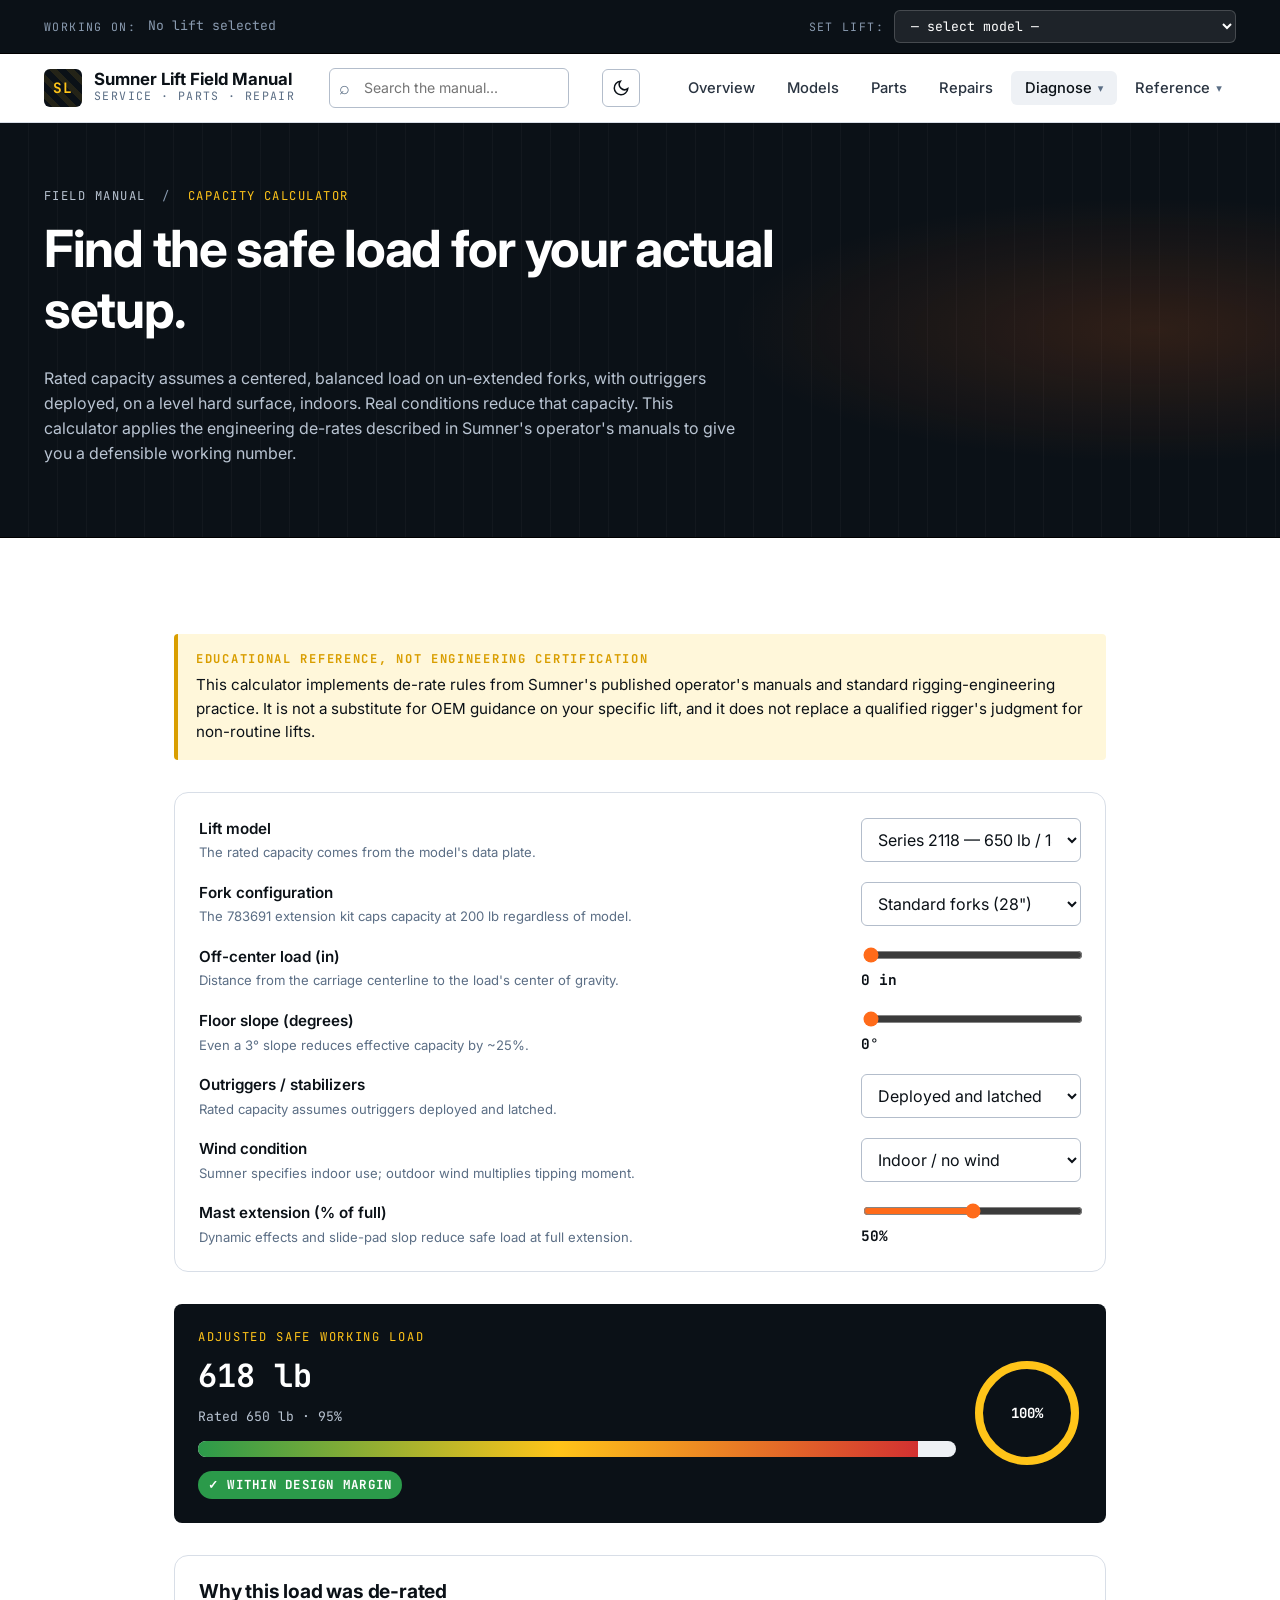
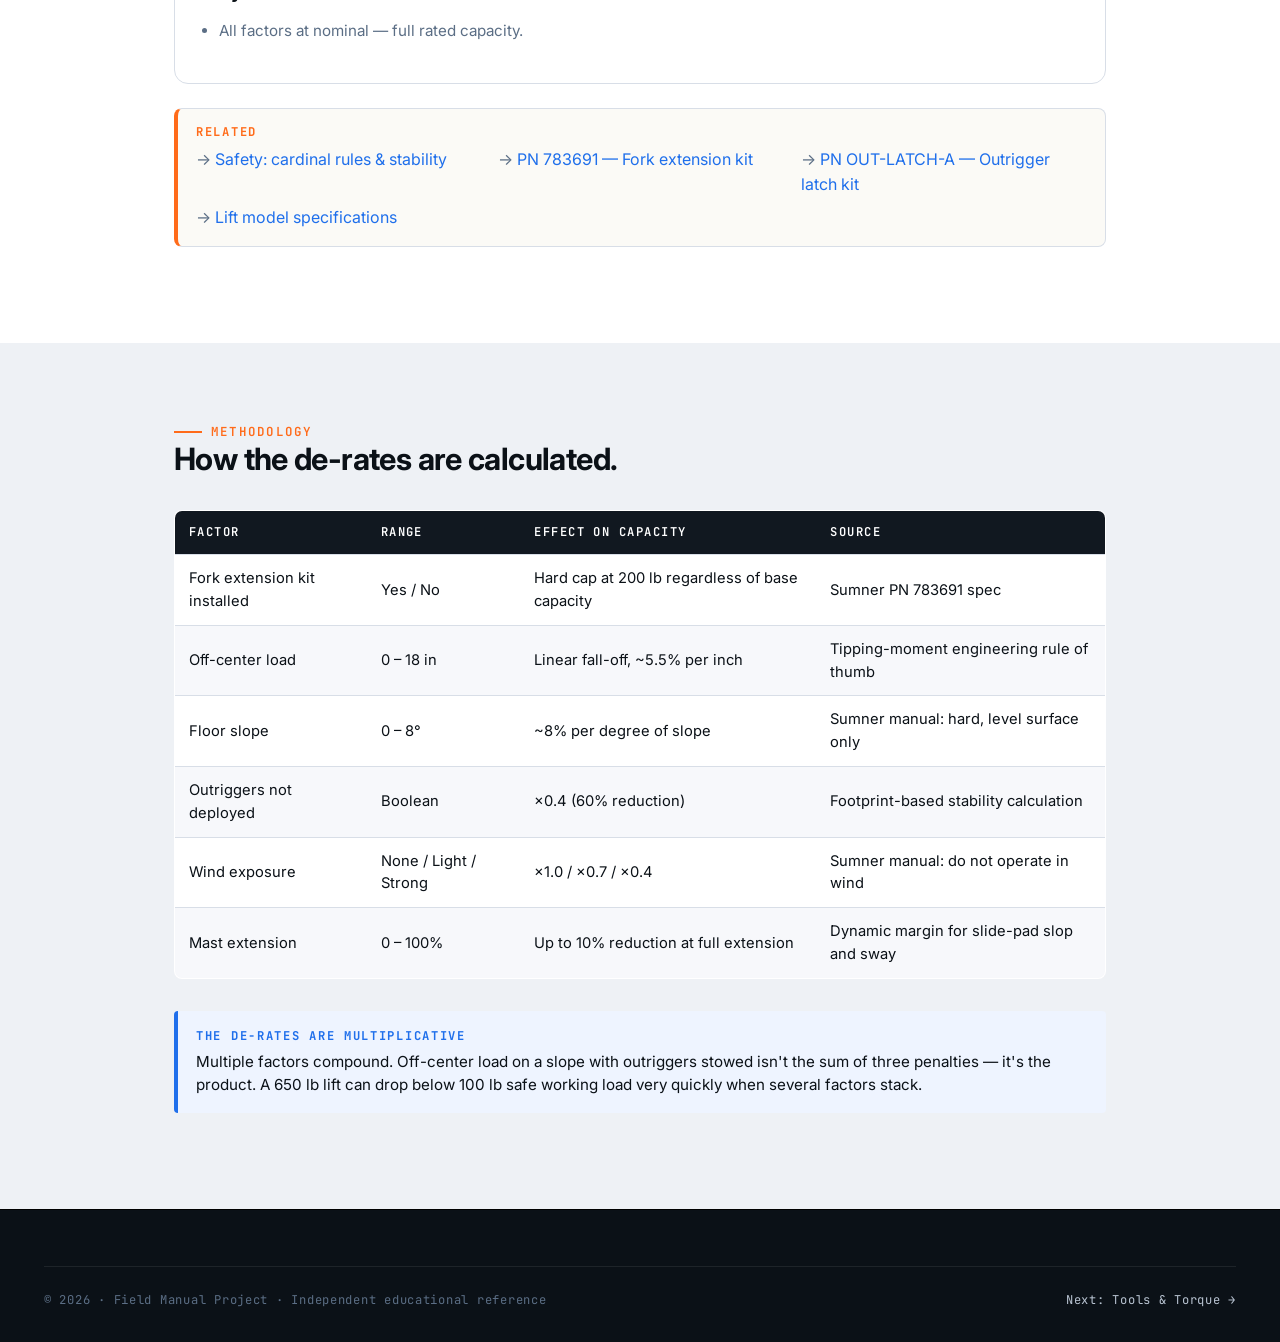
==== calculators.html @ 593934de "Make site comprehensive + UX-pro for repair technicians Comprehensive expansion: - 5 new chapters: C" ====
<!doctype html>
<html lang="en">
<head>
<meta charset="utf-8" />
<meta name="viewport" content="width=device-width, initial-scale=1" />
<title>Capacity Calculator — Sumner Lift Field Manual</title>
<meta name="description" content="Interactive capacity de-rate calculator for Sumner material lifts. Adjust for fork extension, off-center load, slope, outriggers, wind, and mast extension." />
<link href="https://fonts.googleapis.com/css2?family=Inter:wght@400;500;600;700&family=JetBrains+Mono:wght@400;500;600;700&display=swap" rel="stylesheet" />
<link rel="stylesheet" href="css/styles.css" />
<link rel="icon" href="data:image/svg+xml,%3Csvg xmlns='http://www.w3.org/2000/svg' viewBox='0 0 32 32'%3E%3Crect width='32' height='32' rx='6' fill='%230b1117'/%3E%3Ctext x='50%25' y='58%25' font-family='monospace' font-size='14' font-weight='700' fill='%23ffc419' text-anchor='middle'%3ESL%3C/text%3E%3C/svg%3E" />
</head>
<body>

<!-- LIFT CONTEXT BAR -->
<div class="context-bar">
  <div class="wrap">
    <div style="display:flex;gap:12px;align-items:center;flex-wrap:wrap;">
      <span class="label">Working on:</span>
      <span id="lift-ctx-display"><em style="color:var(--steel-400);font-style:normal;">No lift selected</em></span>
      <button id="lift-ctx-clear" class="clear-ctx" title="Clear lift selection">×</button>
    </div>
    <div style="display:flex;gap:10px;align-items:center;">
      <label for="lift-ctx" class="label">Set lift:</label>
      <select id="lift-ctx" aria-label="Select your lift model">
        <option value="">— select model —</option>
        <option value="2010">Series 2010 — 650 lb / 10 ft</option>
        <option value="2015">Series 2015 — 650 lb / 15 ft</option>
        <option value="2020">Series 2020 — 800 lb / 20 ft</option>
        <option value="2025">Series 2025 — 1,000 lb / 25 ft</option>
        <option value="2112">Series 2112 — 650 lb / 12 ft</option>
        <option value="2118">Series 2118 — 650 lb / 18 ft</option>
        <option value="2124">Series 2124 — 650 lb / 24 ft</option>
        <option value="2300">Series 2300 — 150 lb (drywall)</option>
        <option value="2412">Series 2412 — 450 lb / 12 ft</option>
        <option value="2416">Series 2416 — 450 lb / 16 ft</option>
        <option value="Eventer 20">Eventer 20 — 500 lb</option>
        <option value="Eventer 25">Eventer 25 — 800 lb</option>
        <option value="R-150">Roust-A-Bout R-150 — 1,500 lb / 15 ft</option>
        <option value="R-250">Roust-A-Bout R-250 — 1,500 lb / 25 ft</option>
      </select>
    </div>
  </div>
</div>

<header class="site-header">
  <div class="wrap">
    <a href="index.html" class="brand">
      <div class="brand-mark">SL</div>
      <div>
        <div class="brand-name">Sumner Lift Field Manual</div>
        <div class="brand-sub">Service · Parts · Repair</div>
      </div>
    </a>
    <div class="global-search">
      <input type="search" id="site-search" placeholder="Search the manual..." aria-label="Search the field manual" autocomplete="off" />
      <div class="search-results" id="search-results"></div>
    </div>
    <button class="theme-toggle" onclick="toggleTheme()" aria-label="Toggle theme"></button>
    <button class="menu-toggle" aria-label="Toggle menu" onclick="toggleNav()">MENU</button>
    <nav class="nav-pro" aria-label="Primary">
      <a href="index.html">Overview</a>
      <a href="models.html">Models</a>
      <a href="parts.html">Parts</a>
      <a href="repairs.html">Repairs</a>
      <div class="dropdown">
        <button type="button">Diagnose</button>
        <div class="dropdown-menu">
          <div class="group-label">Find a problem</div>
          <a href="troubleshooting.html">Troubleshooter</a>
          <a href="inspection.html">Cable Inspection Guide</a>
          <a href="calculators.html">Capacity Calculator</a>
        </div>
      </div>
      <div class="dropdown">
        <button type="button">Reference</button>
        <div class="dropdown-menu">
          <div class="group-label">Service reference</div>
          <a href="maintenance.html">Maintenance Schedule</a>
          <a href="tools.html">Tools &amp; Torque</a>
          <a href="safety.html">Safety</a>
          <hr/>
          <div class="group-label">Background</div>
          <a href="pipe-equipment.html">Pipe Handling Equipment</a>
          <a href="history.html">Heritage</a>
          <a href="glossary.html">Glossary</a>
        </div>
      </div>
    </nav>
  </div>
</header>


<section class="page-head">
  <div class="wrap">
    <div class="breadcrumb"><a href="index.html">Field Manual</a> &nbsp;/&nbsp; <span>Capacity Calculator</span></div>
    <h1>Find the safe load for your actual setup.</h1>
    <p>Rated capacity assumes a centered, balanced load on un-extended forks, with outriggers deployed, on a level hard surface, indoors. Real conditions reduce that capacity. This calculator applies the engineering de-rates described in Sumner&apos;s operator&apos;s manuals to give you a defensible working number.</p>
  </div>
</section>

<section class="section">
  <div class="wrap" style="max-width: 980px;">

    <div class="callout callout--warning">
      <strong>Educational reference, not engineering certification</strong>
      This calculator implements de-rate rules from Sumner&apos;s published operator&apos;s manuals and standard rigging-engineering practice. It is not a substitute for OEM guidance on your specific lift, and it does not replace a qualified rigger&apos;s judgment for non-routine lifts.
    </div>

    <form id="calc-form" class="calc-card mt-4" onsubmit="return false;">
      <div class="calc-row">
        <label for="cf-model">Lift model
          <small>The rated capacity comes from the model&apos;s data plate.</small>
        </label>
        <select id="cf-model">
          <option value="2010">Series 2010 — 650 lb / 10 ft</option>
          <option value="2015">Series 2015 — 650 lb / 15 ft</option>
          <option value="2020">Series 2020 — 800 lb / 20 ft</option>
          <option value="2025">Series 2025 — 1,000 lb / 25 ft</option>
          <option value="2112">Series 2112 — 650 lb / 12 ft</option>
          <option value="2118" selected>Series 2118 — 650 lb / 18 ft</option>
          <option value="2124">Series 2124 — 650 lb / 24 ft</option>
          <option value="2300">Series 2300 — 150 lb (drywall)</option>
          <option value="2412">Series 2412 — 450 lb / 12 ft</option>
          <option value="2416">Series 2416 — 450 lb / 16 ft</option>
          <option value="Eventer 20">Eventer 20 — 500 lb</option>
          <option value="Eventer 25">Eventer 25 — 800 lb</option>
          <option value="R-150">Roust-A-Bout R-150 — 1,500 lb / 15 ft</option>
          <option value="R-250">Roust-A-Bout R-250 — 1,500 lb / 25 ft</option>
        </select>
      </div>

      <div class="calc-row">
        <label for="cf-forks">Fork configuration
          <small>The 783691 extension kit caps capacity at 200 lb regardless of model.</small>
        </label>
        <select id="cf-forks">
          <option value="standard" selected>Standard forks (28&quot;)</option>
          <option value="extended">Extended forks (42&quot; w/ kit)</option>
        </select>
      </div>

      <div class="calc-row">
        <label for="cf-offset">Off-center load (in)
          <small>Distance from the carriage centerline to the load&apos;s center of gravity.</small>
        </label>
        <div class="range-wrap">
          <input type="range" id="cf-offset" min="0" max="12" step="1" value="0" />
          <output id="cf-offset-out">0 in</output>
        </div>
      </div>

      <div class="calc-row">
        <label for="cf-slope">Floor slope (degrees)
          <small>Even a 3° slope reduces effective capacity by ~25%.</small>
        </label>
        <div class="range-wrap">
          <input type="range" id="cf-slope" min="0" max="8" step="1" value="0" />
          <output id="cf-slope-out">0°</output>
        </div>
      </div>

      <div class="calc-row">
        <label for="cf-outriggers">Outriggers / stabilizers
          <small>Rated capacity assumes outriggers deployed and latched.</small>
        </label>
        <select id="cf-outriggers">
          <option value="yes" selected>Deployed and latched</option>
          <option value="no">Not deployed</option>
        </select>
      </div>

      <div class="calc-row">
        <label for="cf-wind">Wind condition
          <small>Sumner specifies indoor use; outdoor wind multiplies tipping moment.</small>
        </label>
        <select id="cf-wind">
          <option value="indoor" selected>Indoor / no wind</option>
          <option value="breeze">Light breeze (5–15 mph)</option>
          <option value="windy">Windy (&gt;15 mph)</option>
        </select>
      </div>

      <div class="calc-row">
        <label for="cf-ext">Mast extension (% of full)
          <small>Dynamic effects and slide-pad slop reduce safe load at full extension.</small>
        </label>
        <div class="range-wrap">
          <input type="range" id="cf-ext" min="0" max="100" step="10" value="50" />
          <output id="cf-ext-out">50%</output>
        </div>
      </div>
    </form>

    <div class="calc-result mt-4">
      <div>
        <div class="label">Adjusted Safe Working Load</div>
        <div class="value"><span id="cf-safe">650 lb</span></div>
        <div style="font-family:var(--mono); font-size:.82rem; color:var(--steel-300); margin-top:6px;">
          Rated <span id="cf-rated">650 lb</span> · <span id="cf-pct">100%</span>
        </div>
        <div class="cap-bar" style="margin-top:14px;">
          <div class="fill" id="cf-fill" style="width:100%;"></div>
        </div>
        <div class="verdict-tag ok" id="cf-verdict" style="margin-top:14px;">✓ Within design margin</div>
      </div>
      <svg class="gauge" viewBox="0 0 110 110">
        <circle cx="55" cy="55" r="48" fill="none" stroke="rgba(255,255,255,.08)" stroke-width="8"/>
        <circle cx="55" cy="55" r="48" fill="none" stroke="#ffc419" stroke-width="8"
                stroke-dasharray="301.6" stroke-dashoffset="0" id="cf-gauge"
                transform="rotate(-90 55 55)"/>
        <text x="55" y="60" text-anchor="middle" font-family="JetBrains Mono, monospace"
              font-size="14" font-weight="700" fill="#fff" id="cf-gauge-pct">100%</text>
      </svg>
    </div>

    <div class="card mt-4">
      <h3 class="mt-0">Why this load was de-rated</h3>
      <ul id="cf-notes" style="font-size:.95rem; line-height: 1.7; padding-left: 20px;">
      </ul>
    </div>

    <div class="related mt-4">
      <h4>Related</h4>
      <ul>
        <li><a href="safety.html">Safety: cardinal rules &amp; stability</a></li>
        <li><a href="parts.html?pn=783691">PN 783691 &mdash; Fork extension kit</a></li>
        <li><a href="parts.html?pn=OUT-LATCH-A">PN OUT-LATCH-A &mdash; Outrigger latch kit</a></li>
        <li><a href="models.html">Lift model specifications</a></li>
      </ul>
    </div>
  </div>
</section>

<!-- Methodology -->
<section class="section section--steel">
  <div class="wrap" style="max-width: 980px;">
    <div class="eyebrow">Methodology</div>
    <h2>How the de-rates are calculated.</h2>

    <table class="data mt-4">
      <thead><tr><th>Factor</th><th>Range</th><th>Effect on capacity</th><th>Source</th></tr></thead>
      <tbody>
        <tr>
          <td>Fork extension kit installed</td>
          <td>Yes / No</td>
          <td>Hard cap at 200 lb regardless of base capacity</td>
          <td>Sumner PN 783691 spec</td>
        </tr>
        <tr>
          <td>Off-center load</td>
          <td>0 – 18 in</td>
          <td>Linear fall-off, ~5.5% per inch</td>
          <td>Tipping-moment engineering rule of thumb</td>
        </tr>
        <tr>
          <td>Floor slope</td>
          <td>0 – 8°</td>
          <td>~8% per degree of slope</td>
          <td>Sumner manual: hard, level surface only</td>
        </tr>
        <tr>
          <td>Outriggers not deployed</td>
          <td>Boolean</td>
          <td>×0.4 (60% reduction)</td>
          <td>Footprint-based stability calculation</td>
        </tr>
        <tr>
          <td>Wind exposure</td>
          <td>None / Light / Strong</td>
          <td>×1.0 / ×0.7 / ×0.4</td>
          <td>Sumner manual: do not operate in wind</td>
        </tr>
        <tr>
          <td>Mast extension</td>
          <td>0 – 100%</td>
          <td>Up to 10% reduction at full extension</td>
          <td>Dynamic margin for slide-pad slop and sway</td>
        </tr>
      </tbody>
    </table>

    <div class="callout callout--info mt-4">
      <strong>The de-rates are multiplicative</strong>
      Multiple factors compound. Off-center load on a slope with outriggers stowed isn&apos;t the sum of three penalties &mdash; it&apos;s the product. A 650&nbsp;lb lift can drop below 100&nbsp;lb safe working load very quickly when several factors stack.
    </div>
  </div>
</section>

<footer class="site-footer">
  <div class="wrap">
    <div class="footer-bottom">
      <span>© 2026 · Field Manual Project · Independent educational reference</span>
      <span><a href="tools.html">Next: Tools &amp; Torque →</a></span>
    </div>
  </div>
</footer>

<script src="js/main.js"></script>
<script src="js/calc.js"></script>
</body>
</html>
---- css/styles.css ----
/* ============================================================
   SUMNER LIFT FIELD MANUAL — STYLESHEET
   Industrial / technical-manual aesthetic
   ============================================================ */

:root {
  --steel-950: #0b1117;
  --steel-900: #111820;
  --steel-800: #1a232e;
  --steel-700: #243140;
  --steel-600: #34465a;
  --steel-500: #5b6e85;
  --steel-400: #8a9bb0;
  --steel-300: #b9c4d2;
  --steel-200: #dde3ec;
  --steel-100: #eef1f5;
  --steel-050: #f7f8fb;

  --safety-orange: #ff6b1a;
  --safety-orange-dim: #d35613;
  --hazard-yellow: #ffc419;
  --hazard-yellow-dim: #d99e00;
  --signal-red: #d23131;
  --signal-green: #2b9a4a;
  --signal-blue: #1f6feb;

  --ink: #0b1117;
  --ink-soft: #2a3441;
  --paper: #ffffff;
  --paper-warm: #fbfaf6;
  --paper-soft: #f7f8fb;

  --rule: #d8dee7;
  --rule-strong: #b3bdcb;

  --shadow-sm: 0 1px 2px rgba(11,17,23,.06), 0 1px 1px rgba(11,17,23,.04);
  --shadow-md: 0 4px 14px rgba(11,17,23,.08), 0 2px 4px rgba(11,17,23,.05);
  --shadow-lg: 0 18px 40px rgba(11,17,23,.18), 0 6px 14px rgba(11,17,23,.08);

  --radius-sm: 4px;
  --radius-md: 8px;
  --radius-lg: 14px;

  --mono: ui-monospace, "SF Mono", "JetBrains Mono", "Fira Code", Menlo, Consolas, monospace;
  --sans: "Inter", system-ui, -apple-system, "Segoe UI", Roboto, "Helvetica Neue", Arial, sans-serif;
  --serif: "Source Serif 4", "Source Serif Pro", Georgia, "Times New Roman", serif;

  --maxw: 1240px;
}

* { box-sizing: border-box; }
html { -webkit-text-size-adjust: 100%; scroll-behavior: smooth; }
body {
  margin: 0;
  font-family: var(--sans);
  font-size: 16px;
  line-height: 1.55;
  color: var(--ink);
  background: var(--paper);
  -webkit-font-smoothing: antialiased;
}

img, svg { max-width: 100%; display: block; }
a { color: var(--signal-blue); text-decoration: none; }
a:hover { text-decoration: underline; }

/* ---------- Typography ---------- */
h1, h2, h3, h4 { font-weight: 700; line-height: 1.2; letter-spacing: -0.01em; margin: 0 0 .5em; }
h1 { font-size: clamp(2rem, 4vw, 3.25rem); letter-spacing: -0.025em; }
h2 { font-size: clamp(1.5rem, 2.4vw, 2.1rem); letter-spacing: -0.02em; }
h3 { font-size: 1.2rem; }
p { margin: 0 0 1em; }
code, kbd { font-family: var(--mono); font-size: .9em; background: var(--steel-100); padding: 1px 6px; border-radius: 3px; }

.eyebrow {
  font-family: var(--mono);
  font-size: .78rem;
  letter-spacing: .18em;
  text-transform: uppercase;
  color: var(--safety-orange);
  font-weight: 600;
  display: inline-flex;
  align-items: center;
  gap: .55rem;
}
.eyebrow::before {
  content: "";
  width: 28px; height: 2px;
  background: var(--safety-orange);
}

.lead { font-size: 1.18rem; color: var(--ink-soft); }

/* ---------- Layout ---------- */
.wrap { max-width: var(--maxw); margin: 0 auto; padding: 0 24px; }
.section { padding: 72px 0; }
.section--tight { padding: 48px 0; }
.section--dark { background: var(--steel-950); color: var(--steel-200); }
.section--dark h1, .section--dark h2, .section--dark h3 { color: #fff; }
.section--paper { background: var(--paper-warm); }
.section--steel { background: var(--steel-100); }

/* ---------- Top bar ---------- */
.topbar {
  background: var(--steel-950);
  color: var(--steel-300);
  font-family: var(--mono);
  font-size: .78rem;
  letter-spacing: .04em;
  padding: 7px 0;
  border-bottom: 1px solid #000;
}
.topbar .wrap {
  display: flex; justify-content: space-between; align-items: center; gap: 16px;
  flex-wrap: wrap;
}
.topbar .blink {
  width: 8px; height: 8px; background: var(--signal-green); border-radius: 50%;
  display: inline-block; margin-right: 8px; box-shadow: 0 0 8px var(--signal-green);
  animation: blink 2s ease-in-out infinite;
}
@keyframes blink { 50% { opacity: .35; } }

/* ---------- Header / nav ---------- */
.site-header {
  background: var(--paper);
  border-bottom: 1px solid var(--rule);
  position: sticky; top: 0; z-index: 50;
  backdrop-filter: saturate(140%) blur(8px);
  background: rgba(255,255,255,.92);
}
.site-header .wrap {
  display: flex; align-items: center; justify-content: space-between; gap: 24px;
  padding-top: 14px; padding-bottom: 14px;
}
.brand {
  display: inline-flex; align-items: center; gap: 12px;
  text-decoration: none; color: var(--ink);
}
.brand:hover { text-decoration: none; }
.brand-mark {
  width: 38px; height: 38px;
  display: grid; place-items: center;
  background: var(--ink);
  color: var(--hazard-yellow);
  border-radius: 6px;
  font-family: var(--mono);
  font-weight: 700;
  font-size: .9rem;
  letter-spacing: .04em;
  position: relative;
  overflow: hidden;
}
.brand-mark::after {
  content: ""; position: absolute; inset: 0;
  background: repeating-linear-gradient(45deg, transparent 0 6px, rgba(255,196,25,.1) 6px 12px);
  pointer-events: none;
}
.brand-name { font-weight: 700; font-size: 1.05rem; line-height: 1; }
.brand-sub  { font-family: var(--mono); font-size: .72rem; letter-spacing: .12em; color: var(--steel-500); text-transform: uppercase; }

.nav { display: flex; gap: 4px; }
.nav a {
  padding: 8px 14px;
  color: var(--ink-soft);
  font-weight: 500;
  font-size: .94rem;
  border-radius: 6px;
}
.nav a:hover { background: var(--steel-100); text-decoration: none; color: var(--ink); }
.nav a.active { color: var(--ink); background: var(--steel-100); }

.menu-toggle {
  display: none; border: 1px solid var(--rule-strong); background: transparent;
  padding: 8px 12px; border-radius: 6px; cursor: pointer; font-family: var(--mono);
}

@media (max-width: 900px) {
  .menu-toggle { display: inline-flex; }
  .nav {
    display: none; position: absolute; top: 100%; left: 0; right: 0;
    background: var(--paper); border-bottom: 1px solid var(--rule);
    flex-direction: column; padding: 12px; gap: 2px;
  }
  .nav.open { display: flex; }
  .nav a { padding: 12px; }
}

/* ---------- Buttons ---------- */
.btn {
  display: inline-flex; align-items: center; gap: 8px;
  padding: 12px 20px;
  border-radius: 8px;
  font-weight: 600; font-size: .95rem;
  border: 1px solid transparent;
  cursor: pointer; text-decoration: none;
  transition: transform .12s ease, background .15s ease, box-shadow .15s ease;
}
.btn:hover { text-decoration: none; transform: translateY(-1px); }
.btn--primary { background: var(--ink); color: #fff; }
.btn--primary:hover { background: #000; box-shadow: var(--shadow-md); }
.btn--accent { background: var(--safety-orange); color: #fff; }
.btn--accent:hover { background: var(--safety-orange-dim); }
.btn--ghost { background: transparent; color: var(--ink); border-color: var(--rule-strong); }
.btn--ghost:hover { background: var(--steel-100); }
.btn--sm { padding: 8px 14px; font-size: .85rem; }

/* ---------- Hero ---------- */
.hero {
  position: relative;
  background:
    radial-gradient(1200px 500px at 80% -10%, rgba(255,107,26,.18), transparent 60%),
    radial-gradient(900px 600px at -10% 110%, rgba(31,111,235,.18), transparent 60%),
    linear-gradient(180deg, var(--steel-950), var(--steel-900));
  color: #fff;
  overflow: hidden;
  padding: 96px 0 88px;
  border-bottom: 1px solid #000;
}
.hero::before {
  content: ""; position: absolute; inset: 0;
  background-image:
    linear-gradient(transparent 95%, rgba(255,255,255,.05) 95%),
    linear-gradient(90deg, transparent 95%, rgba(255,255,255,.05) 95%);
  background-size: 32px 32px;
  pointer-events: none;
  mask-image: radial-gradient(ellipse at center, black 50%, transparent 90%);
}
.hero .wrap { position: relative; display: grid; grid-template-columns: 1.3fr .9fr; gap: 56px; align-items: center; }
.hero h1 { color: #fff; font-size: clamp(2.4rem, 5vw, 4rem); }
.hero .lead { color: var(--steel-300); max-width: 56ch; }
.hero-cta { display: flex; flex-wrap: wrap; gap: 12px; margin-top: 28px; }

.hero-stats {
  display: grid; grid-template-columns: repeat(3, 1fr);
  border-top: 1px solid rgba(255,255,255,.12);
  margin-top: 48px; padding-top: 24px;
  font-family: var(--mono);
}
.hero-stats div { padding-right: 20px; }
.hero-stats strong { font-size: 1.6rem; display: block; color: var(--hazard-yellow); }
.hero-stats span { font-size: .78rem; letter-spacing: .12em; text-transform: uppercase; color: var(--steel-400); }

.hero-art {
  aspect-ratio: 1/1.1;
  background: linear-gradient(180deg, #1a232e, #0b1117);
  border: 1px solid rgba(255,255,255,.08);
  border-radius: 16px;
  position: relative;
  overflow: hidden;
  box-shadow: var(--shadow-lg);
}
.hero-art::after {
  content: "MAST · CARRIAGE · BASE";
  position: absolute; bottom: 16px; left: 16px;
  font-family: var(--mono); font-size: .72rem; letter-spacing: .18em;
  color: var(--steel-500);
}
.hero-art-tag {
  position: absolute; top: 16px; left: 16px;
  font-family: var(--mono); font-size: .72rem; letter-spacing: .14em;
  color: var(--hazard-yellow); border: 1px solid rgba(255,196,25,.4);
  padding: 4px 10px; border-radius: 99px;
}

@media (max-width: 900px) {
  .hero .wrap { grid-template-columns: 1fr; gap: 32px; }
  .hero { padding: 64px 0 56px; }
  .hero-art { max-width: 420px; margin: 0 auto; width: 100%; }
}

/* ---------- Cards & grids ---------- */
.grid { display: grid; gap: 24px; }
.grid--3 { grid-template-columns: repeat(3, 1fr); }
.grid--2 { grid-template-columns: repeat(2, 1fr); }
.grid--4 { grid-template-columns: repeat(4, 1fr); }
@media (max-width: 980px) { .grid--3, .grid--4 { grid-template-columns: repeat(2, 1fr); } }
@media (max-width: 640px) { .grid--3, .grid--4, .grid--2 { grid-template-columns: 1fr; } }

.card {
  background: var(--paper);
  border: 1px solid var(--rule);
  border-radius: var(--radius-lg);
  padding: 24px;
  transition: border-color .15s ease, transform .15s ease, box-shadow .15s ease;
}
.card:hover { border-color: var(--rule-strong); transform: translateY(-2px); box-shadow: var(--shadow-md); }
.card h3 { margin-top: 0; }
.card .meta {
  font-family: var(--mono); font-size: .72rem; letter-spacing: .14em;
  text-transform: uppercase; color: var(--steel-500);
  display: flex; gap: 10px; align-items: center; margin-bottom: 12px;
}
.card .meta .dot { width: 6px; height: 6px; border-radius: 50%; background: var(--safety-orange); }

.card--lift {
  display: flex; flex-direction: column; gap: 16px;
}
.card--lift .lift-svg {
  background: var(--steel-050);
  border-radius: 10px;
  border: 1px solid var(--rule);
  padding: 16px;
  height: 220px; display: grid; place-items: center;
}
.spec-list { list-style: none; margin: 0; padding: 0; font-size: .9rem; }
.spec-list li {
  display: flex; justify-content: space-between; gap: 16px;
  padding: 7px 0; border-bottom: 1px dashed var(--rule);
}
.spec-list li:last-child { border-bottom: 0; }
.spec-list .k { color: var(--steel-500); font-family: var(--mono); font-size: .78rem; letter-spacing: .04em; text-transform: uppercase; }
.spec-list .v { font-weight: 600; }

/* ---------- Schematic / SVG box ---------- */
.schematic {
  background:
    linear-gradient(rgba(35,49,64,.05), rgba(35,49,64,.05)),
    repeating-linear-gradient(0deg, var(--steel-100) 0 1px, transparent 1px 32px),
    repeating-linear-gradient(90deg, var(--steel-100) 0 1px, transparent 1px 32px),
    var(--paper-warm);
  border: 1px solid var(--rule);
  border-radius: var(--radius-md);
  padding: 24px;
  position: relative;
}
.schematic::before {
  content: "FIG. " attr(data-fig);
  position: absolute; top: 10px; right: 14px;
  font-family: var(--mono); font-size: .7rem; letter-spacing: .14em;
  color: var(--steel-500);
}

/* ---------- Callouts ---------- */
.callout {
  border-left: 4px solid var(--steel-500);
  background: var(--steel-050);
  padding: 16px 18px;
  border-radius: 4px;
  margin: 24px 0;
  font-size: .95rem;
}
.callout strong { display: block; font-family: var(--mono); font-size: .76rem; letter-spacing: .14em; text-transform: uppercase; margin-bottom: 4px; }
.callout--danger  { border-color: var(--signal-red);     background: #fdecec; }
.callout--danger strong  { color: var(--signal-red); }
.callout--warning { border-color: var(--hazard-yellow-dim); background: #fff7da; }
.callout--warning strong { color: var(--hazard-yellow-dim); }
.callout--info    { border-color: var(--signal-blue);    background: #eef4ff; }
.callout--info strong    { color: var(--signal-blue); }
.callout--ok      { border-color: var(--signal-green);   background: #e6f5eb; }
.callout--ok strong      { color: var(--signal-green); }

/* ---------- Tables ---------- */
table.data {
  width: 100%; border-collapse: collapse; font-size: .92rem;
  background: var(--paper); border: 1px solid var(--rule);
  border-radius: var(--radius-md); overflow: hidden;
}
table.data th, table.data td { padding: 12px 14px; text-align: left; }
table.data thead th {
  background: var(--steel-900); color: #fff;
  font-family: var(--mono); font-size: .76rem; letter-spacing: .12em; text-transform: uppercase;
  font-weight: 600;
}
table.data tbody tr { border-top: 1px solid var(--rule); }
table.data tbody tr:nth-child(even) { background: var(--steel-050); }

/* ---------- Page header ---------- */
.page-head {
  background: var(--steel-950); color: #fff;
  padding: 64px 0 56px;
  border-bottom: 1px solid #000;
  position: relative;
  overflow: hidden;
}
.page-head::before {
  content: ""; position: absolute; inset: 0;
  background:
    radial-gradient(700px 220px at 90% 50%, rgba(255,107,26,.15), transparent 60%),
    repeating-linear-gradient(90deg, transparent 0 28px, rgba(255,255,255,.03) 28px 29px);
}
.page-head .wrap { position: relative; }
.page-head h1 { color: #fff; max-width: 24ch; }
.page-head p { color: var(--steel-300); max-width: 70ch; }
.breadcrumb {
  font-family: var(--mono); font-size: .76rem; letter-spacing: .12em;
  text-transform: uppercase; color: var(--steel-400); margin-bottom: 12px;
}
.breadcrumb a { color: var(--steel-300); }
.breadcrumb span { color: var(--hazard-yellow); }

/* ---------- Parts catalog ---------- */
.parts-toolbar {
  display: flex; gap: 12px; flex-wrap: wrap; align-items: center;
  background: var(--paper); border: 1px solid var(--rule);
  padding: 12px; border-radius: var(--radius-md);
  margin-bottom: 24px;
  box-shadow: var(--shadow-sm);
}
.parts-toolbar input[type="search"] {
  flex: 1 1 280px; min-width: 200px;
  border: 1px solid var(--rule-strong); background: var(--paper);
  padding: 10px 14px; border-radius: 8px;
  font: inherit; font-size: .95rem;
}
.parts-toolbar input[type="search"]:focus {
  outline: 2px solid var(--signal-blue); outline-offset: 1px;
}
.chip-row { display: flex; gap: 6px; flex-wrap: wrap; }
.chip {
  font: inherit; font-size: .82rem;
  padding: 7px 12px; border-radius: 99px;
  border: 1px solid var(--rule-strong);
  background: var(--paper); cursor: pointer;
  font-family: var(--mono); letter-spacing: .04em;
  transition: all .15s ease;
}
.chip:hover { border-color: var(--steel-700); }
.chip[aria-pressed="true"] {
  background: var(--ink); color: #fff; border-color: var(--ink);
}

.parts-grid {
  display: grid; grid-template-columns: repeat(auto-fill, minmax(280px, 1fr));
  gap: 16px;
}
.part-card {
  border: 1px solid var(--rule); background: var(--paper);
  border-radius: var(--radius-md); padding: 16px;
  display: flex; flex-direction: column; gap: 10px;
  transition: border-color .15s ease, transform .15s ease;
  cursor: pointer;
}
.part-card:hover { border-color: var(--steel-700); transform: translateY(-2px); }
.part-card .pn {
  font-family: var(--mono); font-size: .76rem; letter-spacing: .08em;
  color: var(--safety-orange); font-weight: 600;
}
.part-card h4 { margin: 0; font-size: 1rem; }
.part-card .desc { font-size: .88rem; color: var(--ink-soft); margin: 0; }
.part-card .tags { display: flex; gap: 6px; flex-wrap: wrap; margin-top: 4px; }
.tag {
  font-family: var(--mono); font-size: .68rem; letter-spacing: .06em;
  background: var(--steel-100); color: var(--steel-700);
  padding: 3px 8px; border-radius: 4px; text-transform: uppercase;
}
.tag--wear { background: #fff3da; color: var(--hazard-yellow-dim); }
.tag--safety { background: #fdecec; color: var(--signal-red); }
.tag--cable { background: #eef4ff; color: var(--signal-blue); }

/* ---------- Modal ---------- */
.modal-backdrop {
  position: fixed; inset: 0; background: rgba(11,17,23,.65);
  display: none; align-items: center; justify-content: center;
  z-index: 100; padding: 24px; backdrop-filter: blur(4px);
}
.modal-backdrop.open { display: flex; animation: fade .15s ease; }
@keyframes fade { from { opacity: 0; } }
.modal {
  background: var(--paper); border-radius: var(--radius-lg);
  max-width: 720px; width: 100%; max-height: 88vh; overflow: auto;
  box-shadow: var(--shadow-lg);
}
.modal-head {
  padding: 20px 24px; border-bottom: 1px solid var(--rule);
  display: flex; justify-content: space-between; gap: 16px; align-items: start;
}
.modal-body { padding: 24px; }
.modal h3 { margin: 0; }
.close-btn {
  border: 1px solid var(--rule-strong); background: var(--paper);
  width: 36px; height: 36px; border-radius: 8px; cursor: pointer; font-size: 1.2rem;
}
.close-btn:hover { background: var(--steel-100); }

/* ---------- Diagram interactive hotspots ---------- */
.diagram-wrap {
  display: grid; grid-template-columns: 1.5fr 1fr; gap: 24px;
}
@media (max-width: 880px) { .diagram-wrap { grid-template-columns: 1fr; } }

.hotspot-list {
  list-style: none; margin: 0; padding: 0;
  border: 1px solid var(--rule); border-radius: var(--radius-md);
  background: var(--paper); overflow: hidden; max-height: 560px; overflow-y: auto;
}
.hotspot-list li {
  padding: 12px 16px; border-bottom: 1px solid var(--rule);
  cursor: pointer; transition: background .12s ease;
  display: flex; gap: 12px; align-items: start;
}
.hotspot-list li:last-child { border-bottom: 0; }
.hotspot-list li:hover, .hotspot-list li.active {
  background: var(--steel-050);
}
.hotspot-list .num {
  flex-shrink: 0; width: 26px; height: 26px;
  background: var(--ink); color: var(--hazard-yellow);
  border-radius: 50%; display: grid; place-items: center;
  font-family: var(--mono); font-size: .8rem; font-weight: 700;
}
.hotspot-list strong { display: block; font-size: .95rem; }
.hotspot-list small { color: var(--steel-500); font-family: var(--mono); font-size: .72rem; letter-spacing: .04em; }

.hotspot-circle {
  cursor: pointer; transition: transform .15s ease;
  transform-origin: center;
  transform-box: fill-box;
}
.hotspot-circle:hover, .hotspot-circle.active {
  transform: scale(1.25);
}
.hotspot-label {
  font-family: var(--mono); font-size: 11px; font-weight: 700;
  fill: var(--ink); pointer-events: none;
}

/* ---------- Steps / procedures ---------- */
.steps {
  list-style: none; margin: 0; padding: 0; counter-reset: step;
}
.steps > li {
  position: relative; padding: 0 0 28px 56px;
  counter-increment: step;
  border-left: 2px solid var(--rule);
  margin-left: 18px;
}
.steps > li::before {
  content: counter(step, decimal-leading-zero);
  position: absolute; left: -19px; top: -4px;
  width: 36px; height: 36px;
  background: var(--ink); color: var(--hazard-yellow);
  border-radius: 50%; display: grid; place-items: center;
  font-family: var(--mono); font-size: .82rem; font-weight: 700;
}
.steps > li:last-child { border-left-color: transparent; padding-bottom: 0; }
.steps h4 { margin: 0 0 6px; }
.steps .tools {
  display: flex; gap: 6px; flex-wrap: wrap; margin-top: 8px;
}

/* ---------- Maintenance schedule ---------- */
.maint-grid {
  display: grid; grid-template-columns: 220px repeat(4, 1fr);
  border: 1px solid var(--rule); border-radius: var(--radius-md);
  overflow: hidden; background: var(--paper);
}
.maint-grid > * {
  padding: 12px 14px; border-bottom: 1px solid var(--rule); border-right: 1px solid var(--rule);
  font-size: .9rem;
}
.maint-grid > *:nth-child(5n) { border-right: 0; }
.maint-grid .h {
  background: var(--steel-900); color: #fff;
  font-family: var(--mono); font-size: .74rem; letter-spacing: .12em; text-transform: uppercase;
}
.maint-grid .check {
  text-align: center; font-family: var(--mono); color: var(--signal-green); font-size: 1.1rem;
}
.maint-grid .nope { color: var(--steel-300); }
.maint-grid .rowhead { font-weight: 600; background: var(--steel-050); }
@media (max-width: 760px) {
  .maint-grid { grid-template-columns: 1fr; }
  .maint-grid > * { border-right: 0; }
}

/* ---------- Troubleshooting flow ---------- */
.flow {
  display: grid; gap: 12px;
}
.flow-node {
  background: var(--paper); border: 1px solid var(--rule);
  border-radius: var(--radius-md); padding: 18px 20px;
  display: none;
}
.flow-node.active { display: block; animation: fade .2s ease; }
.flow-node h3 { margin-top: 0; }
.flow-node .options {
  display: flex; flex-wrap: wrap; gap: 10px; margin-top: 14px;
}
.flow-node .options button {
  font: inherit; padding: 10px 16px;
  background: var(--ink); color: #fff; border: 0; border-radius: 8px; cursor: pointer;
}
.flow-node .options button.no { background: var(--paper); color: var(--ink); border: 1px solid var(--rule-strong); }
.flow-node .options button:hover { transform: translateY(-1px); }
.flow-node.terminal { border-left: 4px solid var(--signal-green); }
.flow-trail {
  font-family: var(--mono); font-size: .76rem; color: var(--steel-500);
  letter-spacing: .08em; margin-bottom: 16px;
}
.flow-trail span { background: var(--steel-100); padding: 3px 8px; border-radius: 4px; }
.reset-btn {
  background: transparent; border: 1px solid var(--rule-strong); padding: 8px 14px;
  border-radius: 6px; cursor: pointer; font-family: var(--mono); font-size: .8rem;
}

/* ---------- Footer ---------- */
.site-footer {
  background: var(--steel-950); color: var(--steel-300);
  padding: 56px 0 32px;
  border-top: 1px solid #000;
}
.site-footer h4 {
  color: #fff; font-family: var(--mono); font-size: .78rem;
  letter-spacing: .14em; text-transform: uppercase; margin-bottom: 14px;
}
.site-footer a { color: var(--steel-300); }
.site-footer a:hover { color: var(--hazard-yellow); text-decoration: none; }
.footer-grid {
  display: grid; grid-template-columns: 1.5fr repeat(3, 1fr); gap: 32px;
  margin-bottom: 40px;
}
@media (max-width: 760px) { .footer-grid { grid-template-columns: 1fr 1fr; } }
.footer-grid ul { list-style: none; margin: 0; padding: 0; display: grid; gap: 8px; font-size: .9rem; }
.footer-bottom {
  padding-top: 24px; border-top: 1px solid rgba(255,255,255,.08);
  display: flex; justify-content: space-between; gap: 16px; flex-wrap: wrap;
  font-family: var(--mono); font-size: .76rem; color: var(--steel-500);
  letter-spacing: .06em;
}
.disclaimer {
  font-size: .78rem; color: var(--steel-500); max-width: 60ch;
}

/* ---------- Glossary ---------- */
.glossary { display: grid; gap: 8px; }
.glossary dt {
  font-weight: 700; font-size: 1.05rem;
  padding-top: 16px;
}
.glossary dd {
  margin: 0 0 8px; color: var(--ink-soft);
  border-bottom: 1px dashed var(--rule); padding-bottom: 16px;
}
.az-nav { display: flex; flex-wrap: wrap; gap: 4px; margin: 16px 0 24px; }
.az-nav a {
  width: 32px; height: 32px; display: grid; place-items: center;
  background: var(--steel-100); border-radius: 6px;
  font-family: var(--mono); font-size: .85rem; font-weight: 600; color: var(--ink);
}
.az-nav a:hover { background: var(--ink); color: var(--hazard-yellow); text-decoration: none; }
.az-nav a.empty { background: transparent; color: var(--steel-300); pointer-events: none; }

/* ---------- Utility ---------- */
.text-center { text-align: center; }
.mt-0 { margin-top: 0 !important; }
.mb-0 { margin-bottom: 0 !important; }
.mt-2 { margin-top: 1rem; }
.mt-4 { margin-top: 2rem; }
.mb-4 { margin-bottom: 2rem; }
.flex { display: flex; }
.gap-2 { gap: 1rem; }
.wrap-flex { flex-wrap: wrap; }
.divider { height: 1px; background: var(--rule); margin: 32px 0; }

/* ---------- Search highlight ---------- */
mark {
  background: var(--hazard-yellow); color: var(--ink);
  padding: 0 2px; border-radius: 2px;
}

/* ---------- Print friendliness ---------- */
@media print {
  .topbar, .site-header, .site-footer, .hero-art, .menu-toggle, .parts-toolbar,
  .global-search, .theme-toggle, .nav, .breadcrumb, .reset-btn, .btn { display: none !important; }
  .section, .page-head { padding: 12px 0; background: white !important; color: black !important; }
  .schematic, .card { break-inside: avoid; box-shadow: none; }
  .printable .checklist-card { border: 2px solid #000; }
  body { font-size: 11pt; }
  h1 { font-size: 18pt; }
  h2 { font-size: 14pt; }
}

/* ============================================================
   DARK MODE — toggled via [data-theme="dark"] on <html>
   ============================================================ */
html[data-theme="dark"] {
  --ink: #e9eef5;
  --ink-soft: #b9c4d2;
  --paper: #0d1319;
  --paper-warm: #11181f;
  --paper-soft: #161e27;
  --rule: #243140;
  --rule-strong: #34465a;
  --steel-100: #1a232e;
  --steel-050: #11181f;
  --steel-200: #243140;
  --steel-300: #5b6e85;
  --shadow-md: 0 4px 14px rgba(0,0,0,.4);
  --shadow-lg: 0 18px 40px rgba(0,0,0,.6);
}
html[data-theme="dark"] body { background: var(--paper); color: var(--ink); }
html[data-theme="dark"] .site-header { background: rgba(13,19,25,.92); border-bottom-color: var(--rule); }
html[data-theme="dark"] .nav a { color: var(--ink-soft); }
html[data-theme="dark"] .nav a:hover, html[data-theme="dark"] .nav a.active { background: var(--steel-100); color: #fff; }
html[data-theme="dark"] .brand { color: var(--ink); }
html[data-theme="dark"] .card,
html[data-theme="dark"] .part-card,
html[data-theme="dark"] .hotspot-list,
html[data-theme="dark"] .modal,
html[data-theme="dark"] .flow-node,
html[data-theme="dark"] .parts-toolbar,
html[data-theme="dark"] table.data {
  background: var(--paper-warm); border-color: var(--rule);
}
html[data-theme="dark"] .section--paper { background: var(--paper-warm); }
html[data-theme="dark"] .section--steel { background: var(--paper-soft); }
html[data-theme="dark"] .schematic {
  background:
    repeating-linear-gradient(0deg, var(--rule) 0 1px, transparent 1px 32px),
    repeating-linear-gradient(90deg, var(--rule) 0 1px, transparent 1px 32px),
    var(--paper-soft);
}
html[data-theme="dark"] .schematic svg rect[fill="#243140"],
html[data-theme="dark"] .schematic svg rect[fill="#34465a"] { fill: #5b6e85; }
html[data-theme="dark"] .callout { background: rgba(255,255,255,.04); }
html[data-theme="dark"] .callout--danger  { background: rgba(210,49,49,.12); }
html[data-theme="dark"] .callout--warning { background: rgba(255,196,25,.10); }
html[data-theme="dark"] .callout--info    { background: rgba(31,111,235,.12); }
html[data-theme="dark"] .callout--ok      { background: rgba(43,154,74,.12); }
html[data-theme="dark"] .chip { background: var(--paper-warm); color: var(--ink); border-color: var(--rule-strong); }
html[data-theme="dark"] .chip[aria-pressed="true"] { background: var(--hazard-yellow); color: var(--steel-950); border-color: var(--hazard-yellow); }
html[data-theme="dark"] .btn--ghost { color: var(--ink); border-color: var(--rule-strong); }
html[data-theme="dark"] .az-nav a { background: var(--paper-warm); color: var(--ink); }
html[data-theme="dark"] code, html[data-theme="dark"] kbd { background: var(--paper-soft); color: var(--ink); }
html[data-theme="dark"] .maint-grid { background: var(--paper-warm); }
html[data-theme="dark"] .maint-grid > * { border-color: var(--rule); }
html[data-theme="dark"] .maint-grid .rowhead { background: var(--paper-soft); }
html[data-theme="dark"] table.data tbody tr:nth-child(even) { background: var(--paper-soft); }
html[data-theme="dark"] .parts-toolbar input[type="search"],
html[data-theme="dark"] input, html[data-theme="dark"] select, html[data-theme="dark"] textarea {
  background: var(--paper-soft); color: var(--ink); border-color: var(--rule-strong);
}
html[data-theme="dark"] .modal-head { border-bottom-color: var(--rule); }
html[data-theme="dark"] .close-btn { background: var(--paper-soft); color: var(--ink); border-color: var(--rule-strong); }
html[data-theme="dark"] .flow-node .options button.no { background: var(--paper-soft); color: var(--ink); }
html[data-theme="dark"] .glossary dd { color: var(--ink-soft); border-bottom-color: var(--rule); }
html[data-theme="dark"] .hero { border-bottom-color: var(--rule); }

/* ---------- Theme toggle button ---------- */
.theme-toggle {
  background: transparent;
  border: 1px solid var(--rule-strong);
  width: 38px; height: 38px;
  border-radius: 6px;
  cursor: pointer;
  display: grid; place-items: center;
  font-family: var(--mono); font-size: 1rem;
  color: var(--ink);
  transition: background .15s ease;
}
.theme-toggle:hover { background: var(--steel-100); }
.theme-toggle svg { width: 18px; height: 18px; }

/* ---------- Global search ---------- */
.global-search {
  position: relative;
}
.global-search input {
  width: 240px;
  padding: 8px 14px 8px 34px;
  border: 1px solid var(--rule-strong);
  background: var(--paper);
  border-radius: 6px;
  font: inherit;
  font-size: .88rem;
  color: var(--ink);
}
.global-search input:focus { outline: 2px solid var(--signal-blue); }
.global-search::before {
  content: "⌕";
  position: absolute; left: 10px; top: 50%; transform: translateY(-50%);
  color: var(--steel-500); font-size: 1.1rem; pointer-events: none;
}
.search-results {
  position: absolute; top: calc(100% + 8px); right: 0;
  width: 380px; max-width: 92vw; max-height: 70vh; overflow-y: auto;
  background: var(--paper); border: 1px solid var(--rule);
  border-radius: 8px; box-shadow: var(--shadow-lg);
  z-index: 60; padding: 8px;
  display: none;
}
.search-results.open { display: block; }
.search-results .result {
  display: block; padding: 10px 12px; border-radius: 6px;
  color: var(--ink); text-decoration: none;
}
.search-results .result:hover { background: var(--steel-100); text-decoration: none; }
.search-results .result strong { display: block; font-size: .94rem; }
.search-results .result .where {
  font-family: var(--mono); font-size: .7rem; letter-spacing: .08em;
  color: var(--safety-orange); text-transform: uppercase;
}
.search-results .result p {
  margin: 4px 0 0; font-size: .82rem; color: var(--ink-soft);
  display: -webkit-box; -webkit-line-clamp: 2; -webkit-box-orient: vertical; overflow: hidden;
}
.search-results .empty { padding: 14px; color: var(--steel-500); text-align: center; font-size: .88rem; }
@media (max-width: 900px) {
  .global-search { display: none; }
}

/* ---------- "Related" cross-reference card ---------- */
.related {
  background: var(--paper-warm);
  border: 1px solid var(--rule);
  border-left: 4px solid var(--safety-orange);
  border-radius: var(--radius-md);
  padding: 16px 18px;
  margin: 24px 0;
}
.related h4 {
  margin: 0 0 8px;
  font-family: var(--mono); font-size: .76rem; letter-spacing: .14em;
  text-transform: uppercase; color: var(--safety-orange);
}
.related ul {
  list-style: none; margin: 0; padding: 0;
  display: grid; grid-template-columns: repeat(auto-fit, minmax(220px, 1fr));
  gap: 8px 16px;
}
.related li::before {
  content: "→ "; color: var(--steel-500);
}

/* ---------- Cable damage gallery (visual inspection guide) ---------- */
.damage-grid {
  display: grid; grid-template-columns: repeat(auto-fill, minmax(280px, 1fr));
  gap: 20px;
}
.damage-card {
  background: var(--paper); border: 1px solid var(--rule);
  border-radius: var(--radius-md); overflow: hidden;
  display: flex; flex-direction: column;
}
.damage-card .swatch {
  background: linear-gradient(180deg, var(--steel-050), #fff);
  height: 160px; display: grid; place-items: center;
  border-bottom: 1px solid var(--rule);
  position: relative;
}
.damage-card .body { padding: 16px; flex: 1; display: flex; flex-direction: column; gap: 8px; }
.damage-card h4 { margin: 0; }
.damage-card .verdict {
  margin-top: auto; padding: 8px 12px; border-radius: 6px;
  font-family: var(--mono); font-size: .76rem; letter-spacing: .1em;
  text-transform: uppercase; font-weight: 700;
  display: inline-flex; align-items: center; gap: 8px;
  align-self: flex-start;
}
.verdict--service { background: #e6f5eb; color: var(--signal-green); }
.verdict--monitor { background: #fff7da; color: var(--hazard-yellow-dim); }
.verdict--remove  { background: #fdecec; color: var(--signal-red); }
html[data-theme="dark"] .verdict--service { background: rgba(43,154,74,.18); }
html[data-theme="dark"] .verdict--monitor { background: rgba(255,196,25,.18); }
html[data-theme="dark"] .verdict--remove  { background: rgba(210,49,49,.18); }
html[data-theme="dark"] .damage-card .swatch {
  background: linear-gradient(180deg, var(--paper-soft), var(--paper));
}

/* ---------- Calculator ---------- */
.calc-card {
  background: var(--paper); border: 1px solid var(--rule);
  border-radius: var(--radius-lg); padding: 24px;
  display: grid; gap: 18px;
}
.calc-row {
  display: grid; grid-template-columns: 1fr 220px;
  gap: 16px; align-items: center;
}
@media (max-width: 640px) { .calc-row { grid-template-columns: 1fr; } }
.calc-row label { font-weight: 600; font-size: .95rem; }
.calc-row label small { display: block; color: var(--steel-500); font-weight: 400; font-size: .82rem; margin-top: 2px; }
.calc-row input[type="number"], .calc-row select {
  padding: 10px 12px; border: 1px solid var(--rule-strong); border-radius: 6px;
  font: inherit; font-size: 1rem; background: var(--paper); color: var(--ink);
  width: 100%;
}
.calc-row input[type="range"] { width: 100%; accent-color: var(--safety-orange); }
.calc-row .range-wrap { display: flex; flex-direction: column; gap: 4px; }
.calc-row .range-wrap output {
  font-family: var(--mono); font-size: .9rem; font-weight: 700; color: var(--ink);
}
.calc-result {
  background: var(--steel-950); color: #fff;
  border-radius: var(--radius-md); padding: 24px;
  display: grid; grid-template-columns: 1fr auto; gap: 16px; align-items: center;
}
.calc-result .label {
  font-family: var(--mono); font-size: .76rem; letter-spacing: .14em;
  color: var(--hazard-yellow); text-transform: uppercase;
}
.calc-result .value {
  font-family: var(--mono); font-size: 2rem; font-weight: 700; color: #fff;
  margin-top: 4px;
}
.calc-result .gauge {
  width: 110px; height: 110px;
}
.calc-result .verdict-tag {
  font-family: var(--mono); font-size: .78rem; letter-spacing: .1em;
  padding: 4px 10px; border-radius: 99px; margin-top: 6px;
  display: inline-block; text-transform: uppercase; font-weight: 700;
}
.calc-result .verdict-tag.ok   { background: var(--signal-green); color: #fff; }
.calc-result .verdict-tag.warn { background: var(--hazard-yellow); color: var(--ink); }
.calc-result .verdict-tag.bad  { background: var(--signal-red); color: #fff; }

/* ---------- Tools list / torque table ---------- */
.tool-row {
  display: grid; grid-template-columns: 36px 1fr auto;
  gap: 14px; align-items: center;
  padding: 12px 14px; border: 1px solid var(--rule);
  border-radius: var(--radius-md); background: var(--paper);
  margin-bottom: 8px;
}
.tool-row .icon {
  width: 36px; height: 36px;
  display: grid; place-items: center;
  background: var(--ink); color: var(--hazard-yellow);
  border-radius: 6px;
  font-family: var(--mono); font-weight: 700; font-size: .82rem;
}
.tool-row strong { display: block; font-size: .98rem; }
.tool-row small { color: var(--steel-500); font-family: var(--mono); font-size: .76rem; letter-spacing: .04em; text-transform: uppercase; }
.tool-row .status {
  font-family: var(--mono); font-size: .74rem; letter-spacing: .12em;
  padding: 4px 10px; border-radius: 4px; text-transform: uppercase; font-weight: 600;
}
.status--need { background: var(--ink); color: var(--hazard-yellow); }
.status--nice { background: var(--steel-100); color: var(--steel-700); }

/* ---------- Pipe equipment / heritage ---------- */
.product-strip {
  display: grid; grid-template-columns: repeat(auto-fit, minmax(240px, 1fr));
  gap: 16px;
}
.timeline {
  position: relative;
  padding-left: 36px;
  margin: 0;
}
.timeline::before {
  content: ""; position: absolute; left: 12px; top: 0; bottom: 0;
  width: 2px; background: var(--rule);
}
.timeline li {
  position: relative;
  padding: 0 0 28px;
  list-style: none;
}
.timeline li::before {
  content: ""; position: absolute; left: -29px; top: 6px;
  width: 14px; height: 14px; border-radius: 50%;
  background: var(--ink); border: 3px solid var(--hazard-yellow);
}
.timeline .year {
  display: inline-block;
  font-family: var(--mono); font-size: .82rem; font-weight: 700;
  background: var(--ink); color: var(--hazard-yellow);
  padding: 3px 10px; border-radius: 4px; margin-bottom: 6px;
  letter-spacing: .04em;
}
.timeline h4 { margin: 0 0 4px; font-size: 1.08rem; }
.timeline p { margin: 0; color: var(--ink-soft); }

/* ---------- "What's new" badge ---------- */
.new-badge {
  display: inline-block;
  background: var(--safety-orange); color: #fff;
  font-family: var(--mono); font-size: .62rem; font-weight: 700;
  letter-spacing: .14em;
  padding: 2px 6px; border-radius: 3px;
  vertical-align: middle; margin-left: 8px;
  text-transform: uppercase;
}

/* ============================================================
   PROFESSIONAL UX SYSTEM (v2)
   Built for repair technicians: task-driven home, grouped nav,
   lift-context persistence, shop-floor typography, print-first.
   ============================================================ */

/* ---------- Refined typography ---------- */
.shop-text {
  font-size: 1.04rem;
  line-height: 1.65;
}
.shop-text p { margin-bottom: 1.2em; }
.steps > li h4 { font-size: 1.12rem; }
.steps > li p  { font-size: 1.0rem; line-height: 1.65; }

/* ---------- Action-tile grid (home page task launcher) ---------- */
.action-grid {
  display: grid;
  grid-template-columns: repeat(auto-fit, minmax(240px, 1fr));
  gap: 14px;
}
.action-tile {
  position: relative;
  display: flex; flex-direction: column;
  background: var(--paper);
  border: 1px solid var(--rule);
  border-left: 4px solid var(--safety-orange);
  border-radius: var(--radius-md);
  padding: 22px 20px 20px;
  text-decoration: none;
  color: var(--ink);
  transition: transform .15s ease, box-shadow .15s ease, border-left-color .15s ease;
  min-height: 132px;
}
.action-tile:hover {
  text-decoration: none;
  transform: translateY(-2px);
  box-shadow: var(--shadow-md);
  border-left-color: var(--ink);
}
.action-tile .verb {
  font-family: var(--mono);
  font-size: .76rem;
  letter-spacing: .14em;
  text-transform: uppercase;
  color: var(--safety-orange);
  font-weight: 700;
}
.action-tile h3 {
  margin: 6px 0 6px;
  font-size: 1.15rem;
  letter-spacing: -0.01em;
}
.action-tile p {
  margin: 0;
  color: var(--ink-soft);
  font-size: .9rem;
  line-height: 1.5;
}
.action-tile .arrow {
  position: absolute; top: 18px; right: 20px;
  color: var(--steel-300); font-size: 1.5rem; line-height: 1;
  transition: color .15s ease, transform .15s ease;
}
.action-tile:hover .arrow {
  color: var(--ink);
  transform: translate(2px, -2px);
}

/* ---------- Hero (task-launcher variant) ---------- */
.hero-pro {
  background: var(--paper);
  border-bottom: 1px solid var(--rule);
  padding: 56px 0 24px;
  position: relative;
}
.hero-pro::before {
  content: ""; position: absolute; inset: 0;
  background: radial-gradient(800px 240px at 92% 0%, rgba(255,107,26,.06), transparent 70%);
  pointer-events: none;
}
.hero-pro .wrap { position: relative; }
.hero-pro h1 {
  font-size: clamp(2rem, 3.6vw, 2.8rem);
  letter-spacing: -0.025em;
  max-width: 24ch;
  margin-bottom: .35em;
}
.hero-pro .lead {
  max-width: 60ch;
  font-size: 1.08rem;
  color: var(--ink-soft);
}
.hero-search {
  margin-top: 28px;
  display: flex; gap: 12px;
  max-width: 680px;
}
.hero-search input {
  flex: 1;
  padding: 16px 18px 16px 48px;
  border: 1.5px solid var(--rule-strong);
  background: var(--paper);
  border-radius: 10px;
  font: inherit;
  font-size: 1.02rem;
  color: var(--ink);
  position: relative;
}
.hero-search-wrap {
  position: relative; flex: 1;
}
.hero-search-wrap::before {
  content: "⌕"; position: absolute; left: 16px; top: 50%; transform: translateY(-50%);
  font-size: 1.3rem; color: var(--steel-500); pointer-events: none;
}
.hero-search input:focus {
  outline: 2px solid var(--signal-blue); outline-offset: 1px;
  border-color: var(--signal-blue);
}
.hero-search .btn {
  padding: 0 26px;
  font-size: 1rem;
}
.hero-tips {
  margin-top: 14px;
  display: flex; gap: 8px; flex-wrap: wrap; align-items: center;
  color: var(--steel-500);
  font-size: .82rem;
}
.hero-tips strong { color: var(--ink-soft); font-family: var(--mono); font-size: .76rem; letter-spacing: .12em; text-transform: uppercase; }
.hero-tips a {
  background: var(--steel-100); color: var(--ink-soft);
  padding: 4px 10px; border-radius: 4px;
  font-family: var(--mono); font-size: .8rem;
}
.hero-tips a:hover { background: var(--ink); color: var(--hazard-yellow); text-decoration: none; }

/* ---------- Lift context bar ---------- */
.context-bar {
  background: var(--ink);
  color: #fff;
  padding: 10px 0;
  border-bottom: 1px solid #000;
  font-family: var(--mono);
  font-size: .82rem;
}
.context-bar .wrap {
  display: flex; gap: 16px; align-items: center; flex-wrap: wrap;
  justify-content: space-between;
}
.context-bar .label {
  color: var(--steel-400);
  letter-spacing: .12em;
  text-transform: uppercase;
  font-size: .72rem;
}
.context-bar select {
  background: rgba(255,255,255,.08);
  color: #fff;
  border: 1px solid rgba(255,255,255,.18);
  padding: 6px 12px;
  border-radius: 6px;
  font-family: var(--mono);
  font-size: .82rem;
  cursor: pointer;
}
.context-bar select:focus { outline: 2px solid var(--hazard-yellow); }
.context-bar .ctx-active {
  color: var(--hazard-yellow);
  font-weight: 700;
}
.context-bar .clear-ctx {
  background: transparent; color: var(--steel-300); border: 0;
  font-family: var(--mono); font-size: .76rem; cursor: pointer;
  padding: 0 6px;
}
.context-bar .clear-ctx:hover { color: var(--hazard-yellow); }

/* ---------- Grouped nav with dropdowns ---------- */
.nav-pro {
  display: flex; gap: 4px; align-items: center;
}
.nav-pro > a, .nav-pro > .dropdown > button {
  padding: 8px 14px;
  color: var(--ink-soft);
  font-weight: 500;
  font-size: .92rem;
  border-radius: 6px;
  background: transparent;
  border: 0; cursor: pointer;
  font-family: inherit;
  display: inline-flex; align-items: center; gap: 6px;
}
.nav-pro > a:hover, .nav-pro > .dropdown > button:hover {
  background: var(--steel-100); text-decoration: none; color: var(--ink);
}
.nav-pro > a.active, .nav-pro > .dropdown.has-active > button {
  background: var(--steel-100); color: var(--ink);
}
.nav-pro .dropdown {
  position: relative;
}
.nav-pro .dropdown > button::after {
  content: "▾";
  font-size: .7rem;
  color: var(--steel-500);
}
.nav-pro .dropdown-menu {
  display: none;
  position: absolute; top: calc(100% + 6px); left: 0;
  background: var(--paper);
  border: 1px solid var(--rule);
  border-radius: 8px;
  box-shadow: var(--shadow-lg);
  padding: 6px;
  min-width: 220px;
  z-index: 70;
}
.nav-pro .dropdown.open .dropdown-menu { display: block; }
.nav-pro .dropdown-menu a {
  display: block;
  padding: 10px 12px;
  border-radius: 4px;
  color: var(--ink);
  font-size: .92rem;
}
.nav-pro .dropdown-menu a:hover { background: var(--steel-100); text-decoration: none; }
.nav-pro .dropdown-menu .group-label {
  font-family: var(--mono);
  font-size: .68rem; letter-spacing: .14em; text-transform: uppercase;
  color: var(--steel-500);
  padding: 8px 12px 4px;
}
.nav-pro .dropdown-menu hr {
  border: 0; border-top: 1px solid var(--rule); margin: 6px 0;
}
@media (max-width: 980px) {
  .nav-pro { display: none; }
  .nav-pro.open {
    display: flex; flex-direction: column; align-items: stretch;
    position: absolute; top: 100%; left: 0; right: 0;
    background: var(--paper); border-bottom: 1px solid var(--rule);
    padding: 12px; gap: 4px; max-height: 80vh; overflow-y: auto;
  }
  .nav-pro.open > a, .nav-pro.open .dropdown > button { padding: 12px; text-align: left; }
  .nav-pro.open .dropdown-menu {
    position: static; box-shadow: none; border: 0; padding-left: 16px;
    display: block;
  }
}

/* ---------- Recently viewed sidebar widget ---------- */
.recent-card {
  background: var(--paper);
  border: 1px solid var(--rule);
  border-radius: var(--radius-md);
  padding: 16px;
}
.recent-card h4 {
  font-family: var(--mono); font-size: .76rem;
  letter-spacing: .14em; text-transform: uppercase;
  color: var(--steel-500); margin: 0 0 12px;
}
.recent-card ul {
  list-style: none; margin: 0; padding: 0; display: grid; gap: 6px;
}
.recent-card li a {
  display: block; padding: 8px 10px; border-radius: 4px;
  font-size: .9rem; color: var(--ink);
}
.recent-card li a:hover { background: var(--steel-100); text-decoration: none; }
.recent-card li a small {
  display: block; color: var(--steel-500); font-family: var(--mono); font-size: .72rem;
  letter-spacing: .04em; margin-top: 2px;
}
.recent-card .empty {
  color: var(--steel-500); font-size: .85rem; padding: 12px 8px;
}

/* ---------- Quick-status strip ---------- */
.status-strip {
  display: grid;
  grid-template-columns: repeat(auto-fit, minmax(180px, 1fr));
  gap: 0;
  border: 1px solid var(--rule);
  border-radius: var(--radius-md);
  overflow: hidden;
  background: var(--paper);
}
.status-strip > div {
  padding: 16px 18px;
  border-right: 1px solid var(--rule);
}
.status-strip > div:last-child { border-right: 0; }
.status-strip strong {
  display: block;
  font-family: var(--mono); font-size: 1.4rem; font-weight: 700;
  color: var(--ink);
}
.status-strip span {
  font-family: var(--mono); font-size: .72rem; letter-spacing: .12em;
  text-transform: uppercase; color: var(--steel-500);
}
@media (max-width: 720px) {
  .status-strip > div { border-right: 0; border-bottom: 1px solid var(--rule); }
  .status-strip > div:last-child { border-bottom: 0; }
}

/* ---------- Page-side rail (procedure-style content) ---------- */
.with-rail {
  display: grid;
  grid-template-columns: minmax(0, 1fr) 280px;
  gap: 32px;
  align-items: start;
}
.with-rail .rail { position: sticky; top: 96px; }
@media (max-width: 980px) {
  .with-rail { grid-template-columns: 1fr; }
  .with-rail .rail { position: static; }
}

/* ---------- Print-first: tear-out checklist ---------- */
.print-checklist {
  border: 2px solid var(--ink);
  border-radius: var(--radius-md);
  padding: 24px 28px;
  background: var(--paper);
  page-break-inside: avoid;
}
.print-checklist h3 {
  margin: 0 0 8px;
  border-bottom: 2px solid var(--ink);
  padding-bottom: 8px;
  display: flex; justify-content: space-between; align-items: baseline; gap: 16px;
}
.print-checklist .meta-line {
  font-family: var(--mono); font-size: .78rem; letter-spacing: .08em;
  text-transform: uppercase; color: var(--steel-500);
  margin-bottom: 16px;
}
.print-checklist ol {
  list-style: none; margin: 0; padding: 0; counter-reset: pc;
}
.print-checklist ol li {
  counter-increment: pc;
  padding: 12px 0 12px 56px;
  position: relative;
  border-bottom: 1px dashed var(--rule);
  font-size: 1rem;
}
.print-checklist ol li:last-child { border-bottom: 0; }
.print-checklist ol li::before {
  content: "";
  position: absolute; left: 0; top: 12px;
  width: 22px; height: 22px;
  border: 1.5px solid var(--ink);
  border-radius: 4px;
}
.print-checklist ol li::after {
  content: counter(pc, decimal-leading-zero);
  position: absolute; left: 30px; top: 12px;
  font-family: var(--mono); font-size: .78rem; font-weight: 700;
  color: var(--steel-500); letter-spacing: .04em;
}
.print-checklist .sign-row {
  margin-top: 20px;
  padding-top: 16px;
  border-top: 2px solid var(--ink);
  display: grid; grid-template-columns: 1fr 1fr 1fr;
  gap: 16px;
  font-family: var(--mono); font-size: .78rem; text-transform: uppercase;
  letter-spacing: .08em; color: var(--steel-500);
}
.print-checklist .sign-row > div {
  border-top: 1px solid var(--ink);
  padding-top: 4px;
}
.print-button {
  background: var(--ink); color: #fff;
  border: 0; padding: 10px 18px; border-radius: 6px;
  font: inherit; font-size: .9rem; font-weight: 600;
  cursor: pointer;
}
.print-button:hover { background: #000; }
@media print {
  .print-checklist { border: 2px solid #000 !important; }
  .print-button { display: none !important; }
  .context-bar, .nav-pro, .menu-toggle, .theme-toggle, .global-search { display: none !important; }
}

/* ---------- Capacity bar visualization ---------- */
.cap-bar {
  height: 16px; border-radius: 8px;
  background: var(--steel-100); overflow: hidden;
  position: relative;
}
.cap-bar .fill {
  height: 100%; transition: width .25s ease, background .25s ease;
  background: linear-gradient(90deg, var(--signal-green), var(--hazard-yellow), var(--signal-red));
}
.cap-bar .marker {
  position: absolute; top: -2px; width: 2px; height: 20px;
  background: var(--ink);
}

/* ---------- Quiz (knowledge check) ---------- */
.quiz-card {
  background: var(--paper); border: 1px solid var(--rule);
  border-radius: var(--radius-md); padding: 20px 22px;
  margin-bottom: 16px;
}
.quiz-card .q {
  font-weight: 600; font-size: 1.02rem; margin-bottom: 12px;
}
.quiz-card .options {
  display: grid; gap: 8px;
}
.quiz-card .options button {
  text-align: left; padding: 10px 14px;
  background: var(--paper-soft); border: 1px solid var(--rule);
  border-radius: 6px; font: inherit; cursor: pointer;
  transition: background .12s ease, border-color .12s ease;
}
.quiz-card .options button:hover { border-color: var(--steel-700); }
.quiz-card .options button.correct {
  background: rgba(43,154,74,.12); border-color: var(--signal-green);
}
.quiz-card .options button.wrong {
  background: rgba(210,49,49,.12); border-color: var(--signal-red);
}
.quiz-card .feedback {
  margin-top: 12px; padding: 10px 14px; border-radius: 6px;
  font-size: .92rem; display: none;
}
.quiz-card .feedback.show { display: block; }
.quiz-card .feedback.right { background: rgba(43,154,74,.12); color: var(--signal-green); }
.quiz-card .feedback.wrong { background: rgba(210,49,49,.12); color: var(--signal-red); }
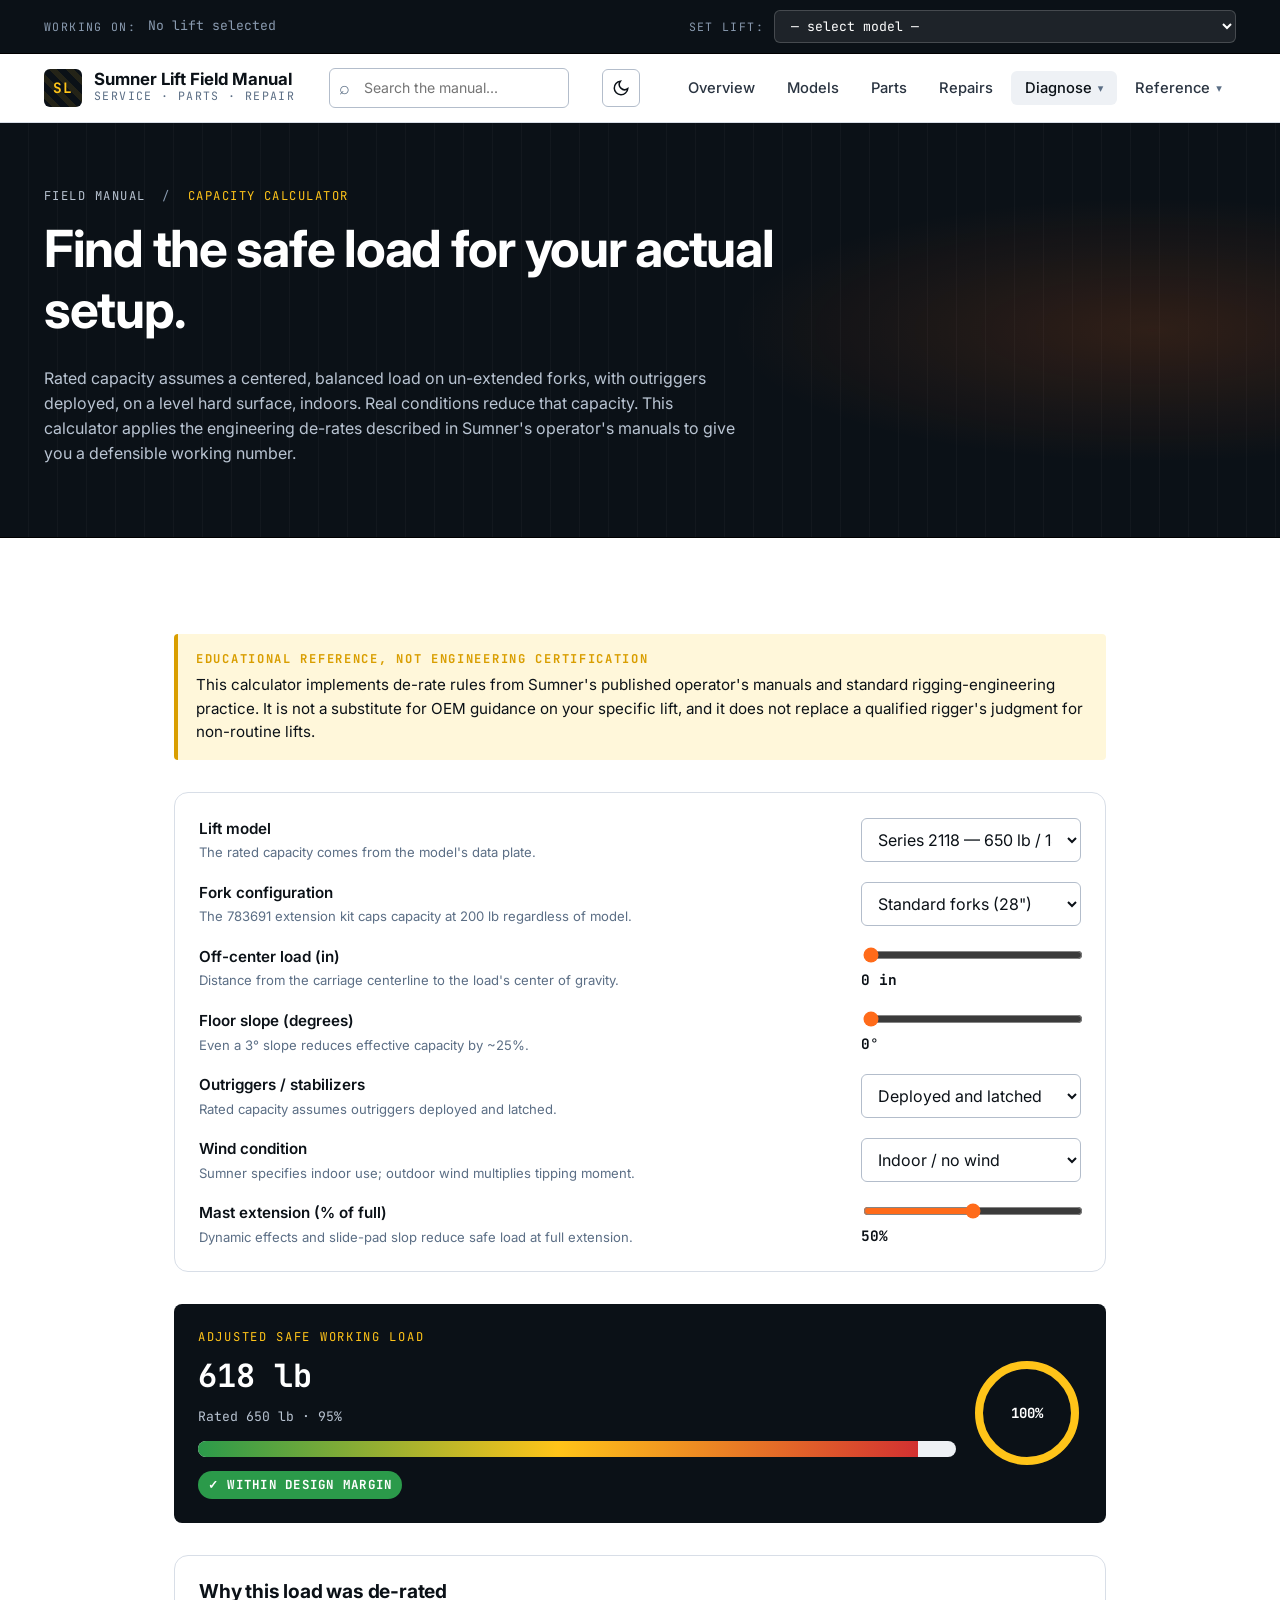
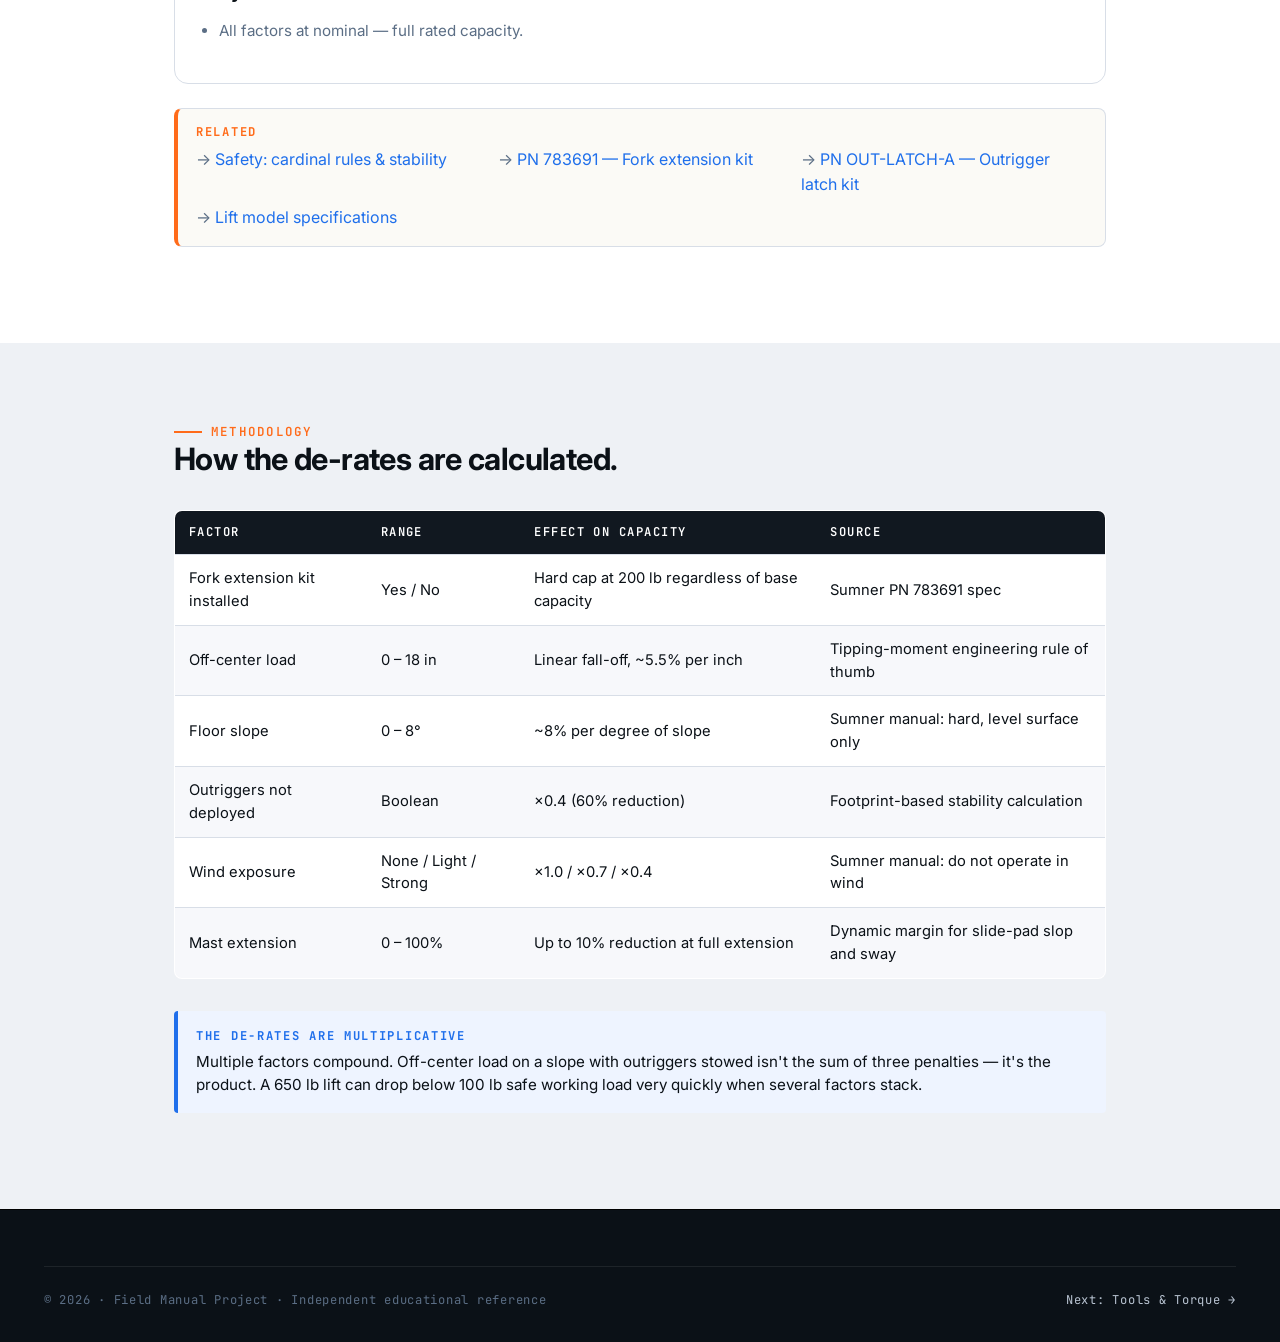
==== commit 4c14bc03: "Deep-research fact-check pass against OEM primary sources Corrected substantial errors after a secon" ====
--- a/calculators.html
+++ b/calculators.html
@@ -23,20 +23,22 @@
       <label for="lift-ctx" class="label">Set lift:</label>
       <select id="lift-ctx" aria-label="Select your lift model">
         <option value="">— select model —</option>
-        <option value="2010">Series 2010 — 650 lb / 10 ft</option>
-        <option value="2015">Series 2015 — 650 lb / 15 ft</option>
-        <option value="2020">Series 2020 — 800 lb / 20 ft</option>
-        <option value="2025">Series 2025 — 1,000 lb / 25 ft</option>
-        <option value="2112">Series 2112 — 650 lb / 12 ft</option>
-        <option value="2118">Series 2118 — 650 lb / 18 ft</option>
-        <option value="2124">Series 2124 — 650 lb / 24 ft</option>
+        <option value="2010">Series 2010 — 1,000 lb / 11&prime;7&Prime;</option>
+        <option value="2015">Series 2015 — 800 lb / 16&prime;2&Prime;</option>
+        <option value="2020">Series 2020 — 800 lb / 20&prime;9&Prime;</option>
+        <option value="2025">Series 2025 — 650 lb / 25&prime;5&Prime;</option>
+        <option value="2112">Series 2112 — 650 lb / 12&prime;11&Prime;</option>
+        <option value="2118">Series 2118 — 650 lb / 18&prime;4&Prime;</option>
+        <option value="2124">Series 2124 — 650 lb / 23&prime;9&Prime;</option>
         <option value="2300">Series 2300 — 150 lb (drywall)</option>
-        <option value="2412">Series 2412 — 450 lb / 12 ft</option>
-        <option value="2416">Series 2416 — 450 lb / 16 ft</option>
-        <option value="Eventer 20">Eventer 20 — 500 lb</option>
-        <option value="Eventer 25">Eventer 25 — 800 lb</option>
-        <option value="R-150">Roust-A-Bout R-150 — 1,500 lb / 15 ft</option>
-        <option value="R-250">Roust-A-Bout R-250 — 1,500 lb / 25 ft</option>
+        <option value="2412">Series 2412 — 400 lb / 12&prime;11&Prime;</option>
+        <option value="2416">Series 2416 — 450 lb / 16&prime;11&Prime;</option>
+        <option value="Eventer 16">Eventer 16 — 500 lb / 16&prime;11&Prime;</option>
+        <option value="Eventer 20">Eventer 20 — 800 lb / 20&prime;</option>
+        <option value="Eventer 25">Eventer 25 — 650 lb / 25&prime;</option>
+        <option value="R-100">Roust-A-Bout R-100 — 1,500 lb / 10&prime; (fits std. door)</option>
+        <option value="R-150">Roust-A-Bout R-150 — 1,500 lb / 15&prime;</option>
+        <option value="R-250">Roust-A-Bout R-250 — 1,500 lb / 25&prime;</option>
       </select>
     </div>
   </div>
@@ -112,20 +114,22 @@
           <small>The rated capacity comes from the model&apos;s data plate.</small>
         </label>
         <select id="cf-model">
-          <option value="2010">Series 2010 — 650 lb / 10 ft</option>
-          <option value="2015">Series 2015 — 650 lb / 15 ft</option>
-          <option value="2020">Series 2020 — 800 lb / 20 ft</option>
-          <option value="2025">Series 2025 — 1,000 lb / 25 ft</option>
-          <option value="2112">Series 2112 — 650 lb / 12 ft</option>
-          <option value="2118" selected>Series 2118 — 650 lb / 18 ft</option>
-          <option value="2124">Series 2124 — 650 lb / 24 ft</option>
+          <option value="2010">Series 2010 — 1,000 lb / 11&prime;7&Prime;</option>
+          <option value="2015">Series 2015 — 800 lb / 16&prime;2&Prime;</option>
+          <option value="2020">Series 2020 — 800 lb / 20&prime;9&Prime;</option>
+          <option value="2025">Series 2025 — 650 lb / 25&prime;5&Prime;</option>
+          <option value="2112">Series 2112 — 650 lb / 12&prime;11&Prime;</option>
+          <option value="2118" selected>Series 2118 — 650 lb / 18&prime;4&Prime;</option>
+          <option value="2124">Series 2124 — 650 lb / 23&prime;9&Prime;</option>
           <option value="2300">Series 2300 — 150 lb (drywall)</option>
-          <option value="2412">Series 2412 — 450 lb / 12 ft</option>
-          <option value="2416">Series 2416 — 450 lb / 16 ft</option>
-          <option value="Eventer 20">Eventer 20 — 500 lb</option>
-          <option value="Eventer 25">Eventer 25 — 800 lb</option>
-          <option value="R-150">Roust-A-Bout R-150 — 1,500 lb / 15 ft</option>
-          <option value="R-250">Roust-A-Bout R-250 — 1,500 lb / 25 ft</option>
+          <option value="2412">Series 2412 — 400 lb / 12&prime;11&Prime;</option>
+          <option value="2416">Series 2416 — 450 lb / 16&prime;11&Prime;</option>
+          <option value="Eventer 16">Eventer 16 — 500 lb / 16&prime;11&Prime;</option>
+          <option value="Eventer 20">Eventer 20 — 800 lb / 20&prime;</option>
+          <option value="Eventer 25">Eventer 25 — 650 lb / 25&prime;</option>
+          <option value="R-100">Roust-A-Bout R-100 — 1,500 lb / 10&prime; (fits std. door)</option>
+          <option value="R-150">Roust-A-Bout R-150 — 1,500 lb / 15&prime;</option>
+          <option value="R-250">Roust-A-Bout R-250 — 1,500 lb / 25&prime;</option>
         </select>
       </div>
 
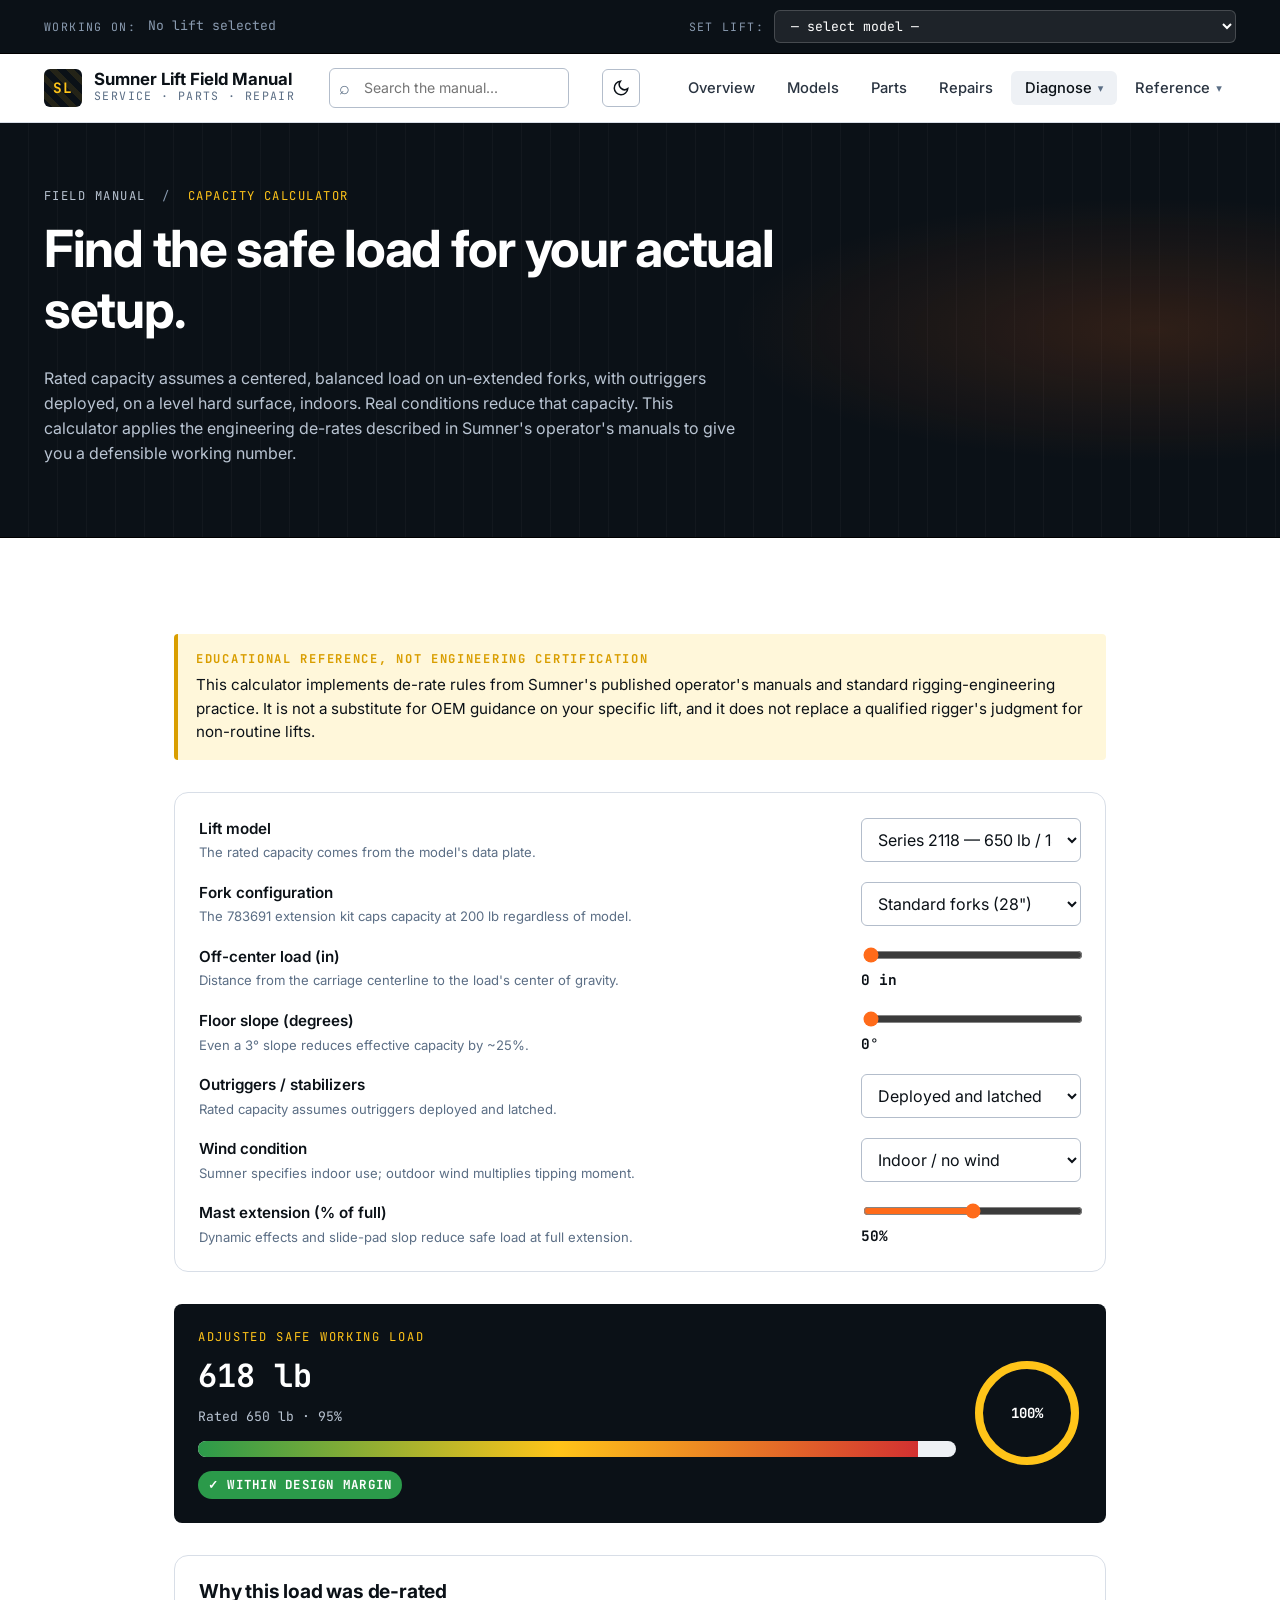
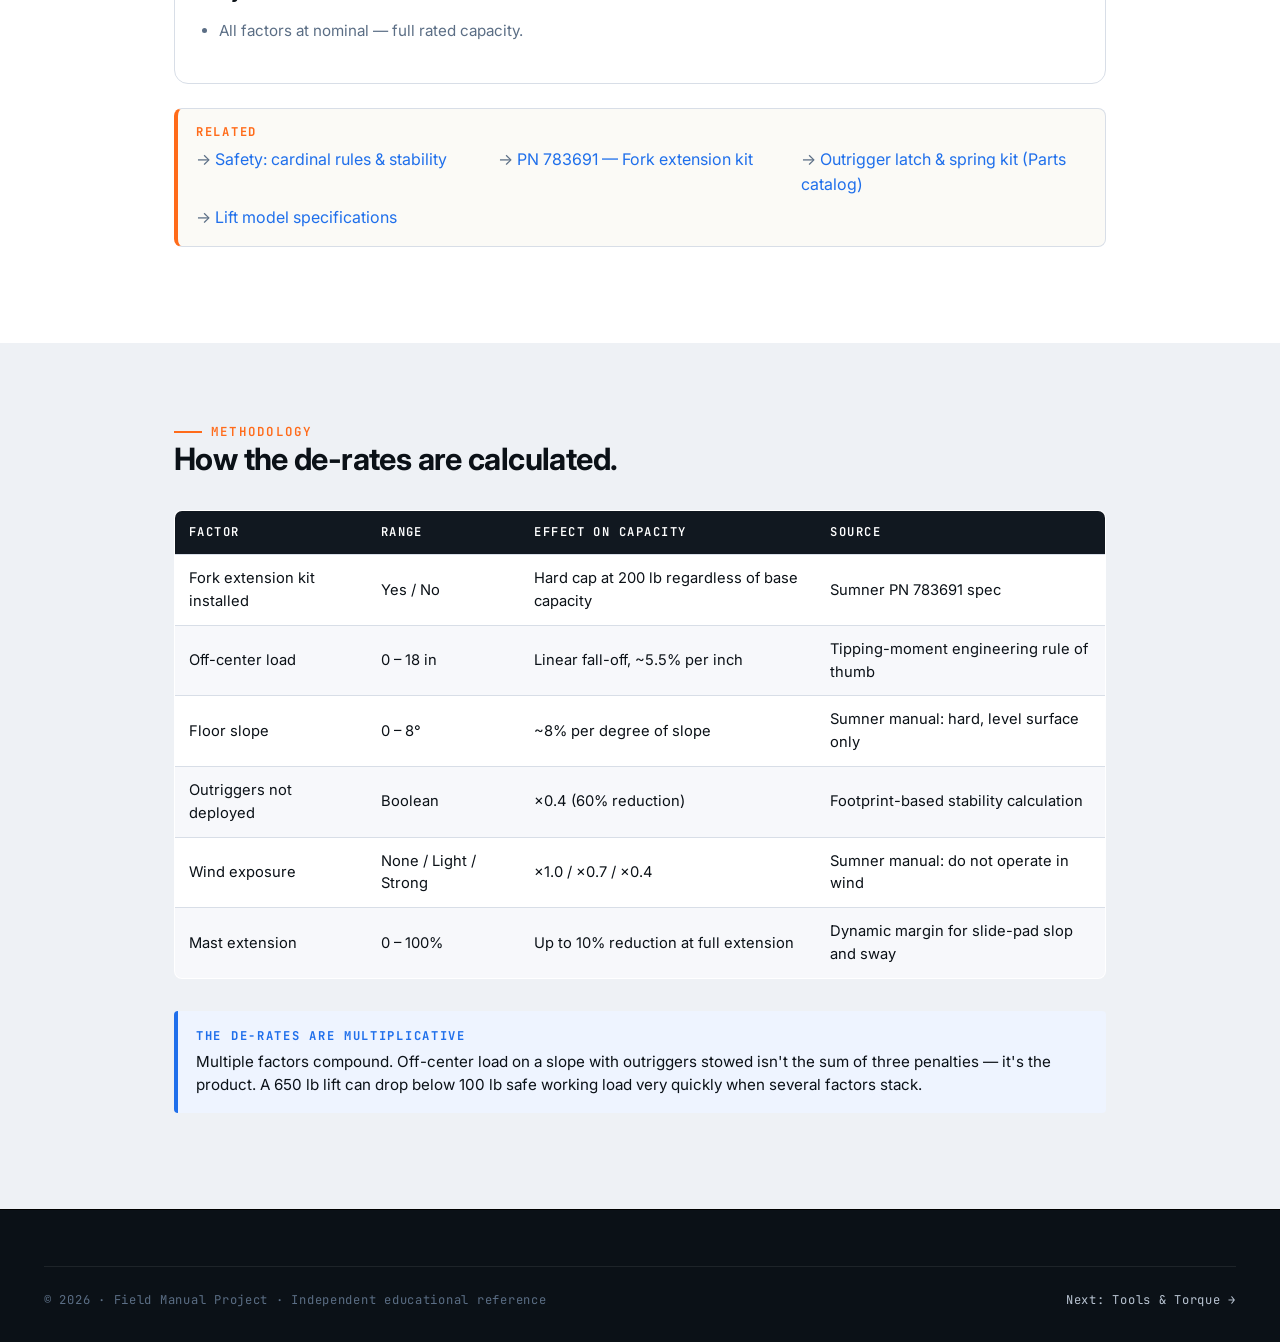
==== commit fb1e9765: "QA pass: fix stale placeholder PNs, add ?pn= URL handler, a11y Findings from a comprehensive QA swee" ====
--- a/calculators.html
+++ b/calculators.html
@@ -17,7 +17,7 @@
     <div style="display:flex;gap:12px;align-items:center;flex-wrap:wrap;">
       <span class="label">Working on:</span>
       <span id="lift-ctx-display"><em style="color:var(--steel-400);font-style:normal;">No lift selected</em></span>
-      <button id="lift-ctx-clear" class="clear-ctx" title="Clear lift selection">×</button>
+      <button id="lift-ctx-clear" class="clear-ctx" title="Clear lift selection" aria-label="Clear lift selection">×</button>
     </div>
     <div style="display:flex;gap:10px;align-items:center;">
       <label for="lift-ctx" class="label">Set lift:</label>
@@ -228,7 +228,7 @@
       <ul>
         <li><a href="safety.html">Safety: cardinal rules &amp; stability</a></li>
         <li><a href="parts.html?pn=783691">PN 783691 &mdash; Fork extension kit</a></li>
-        <li><a href="parts.html?pn=OUT-LATCH-A">PN OUT-LATCH-A &mdash; Outrigger latch kit</a></li>
+        <li><a href="parts.html">Outrigger latch &amp; spring kit (Parts catalog)</a></li>
         <li><a href="models.html">Lift model specifications</a></li>
       </ul>
     </div>
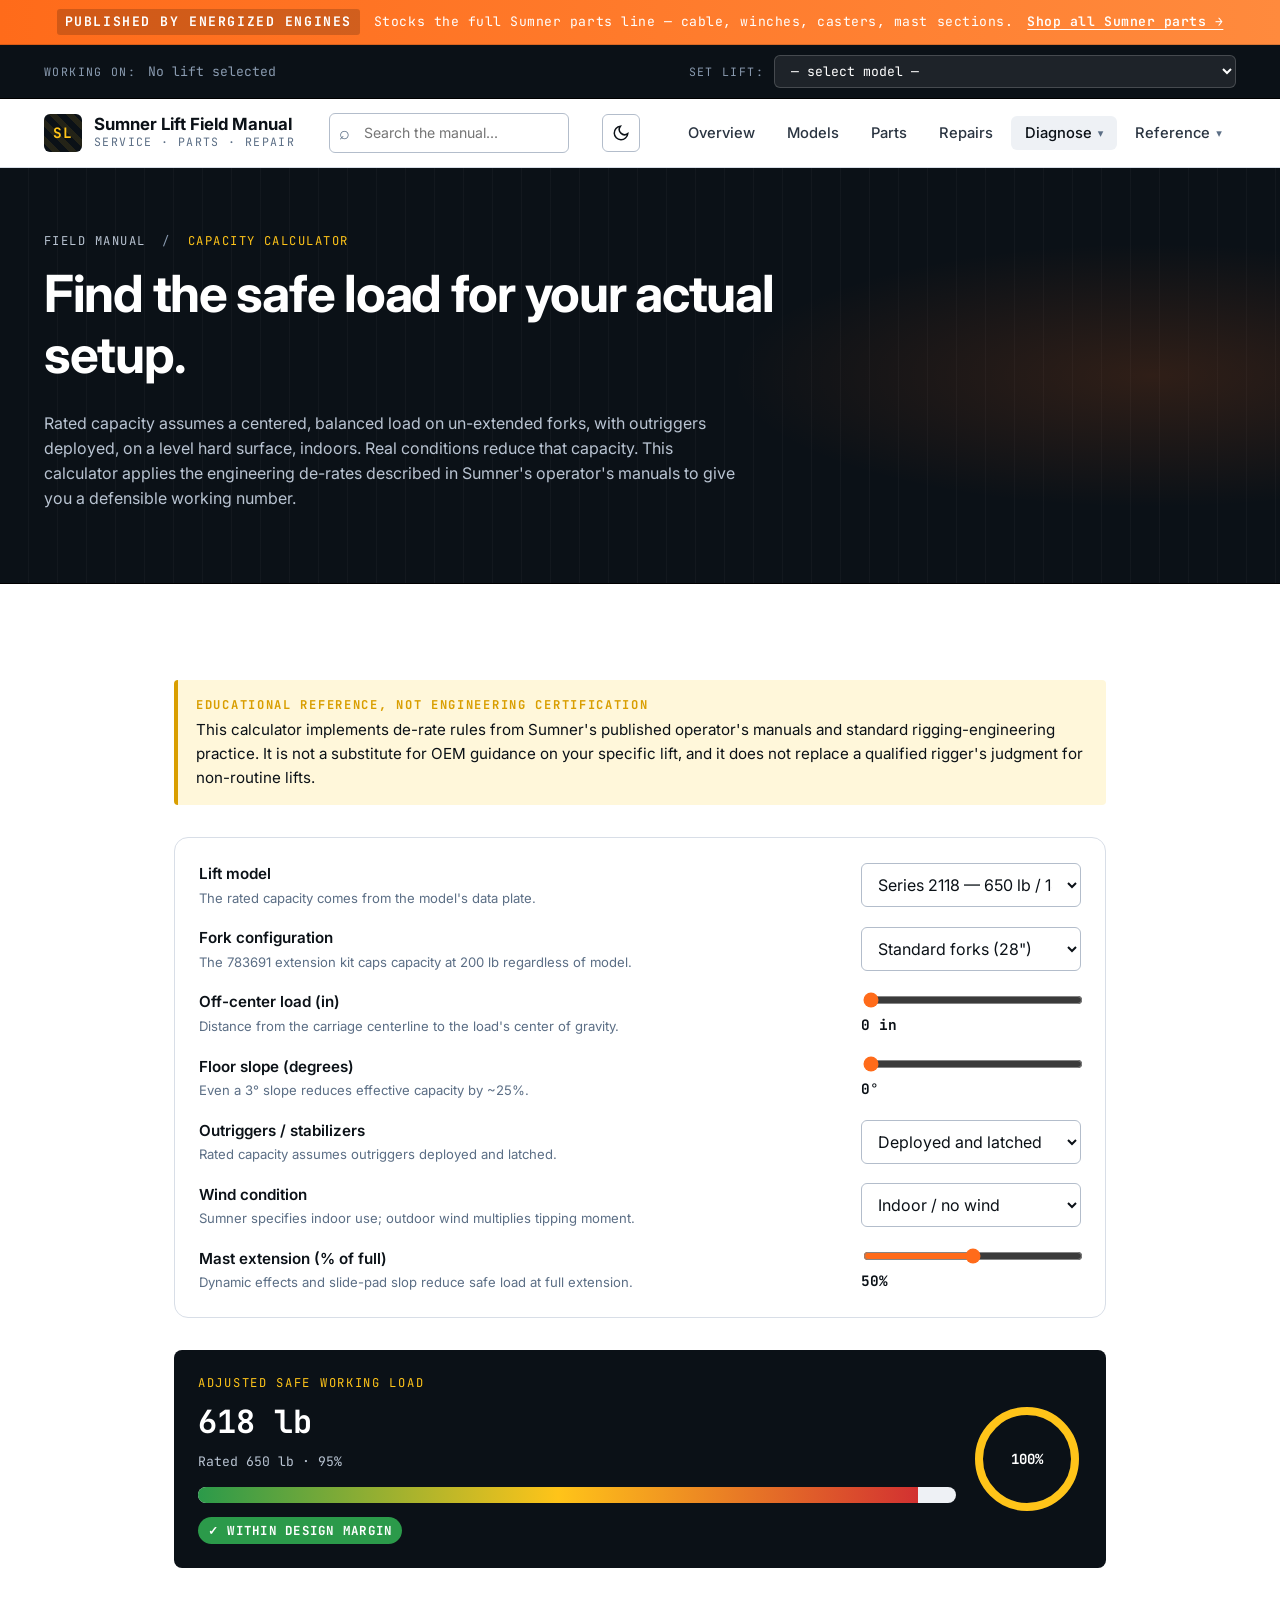
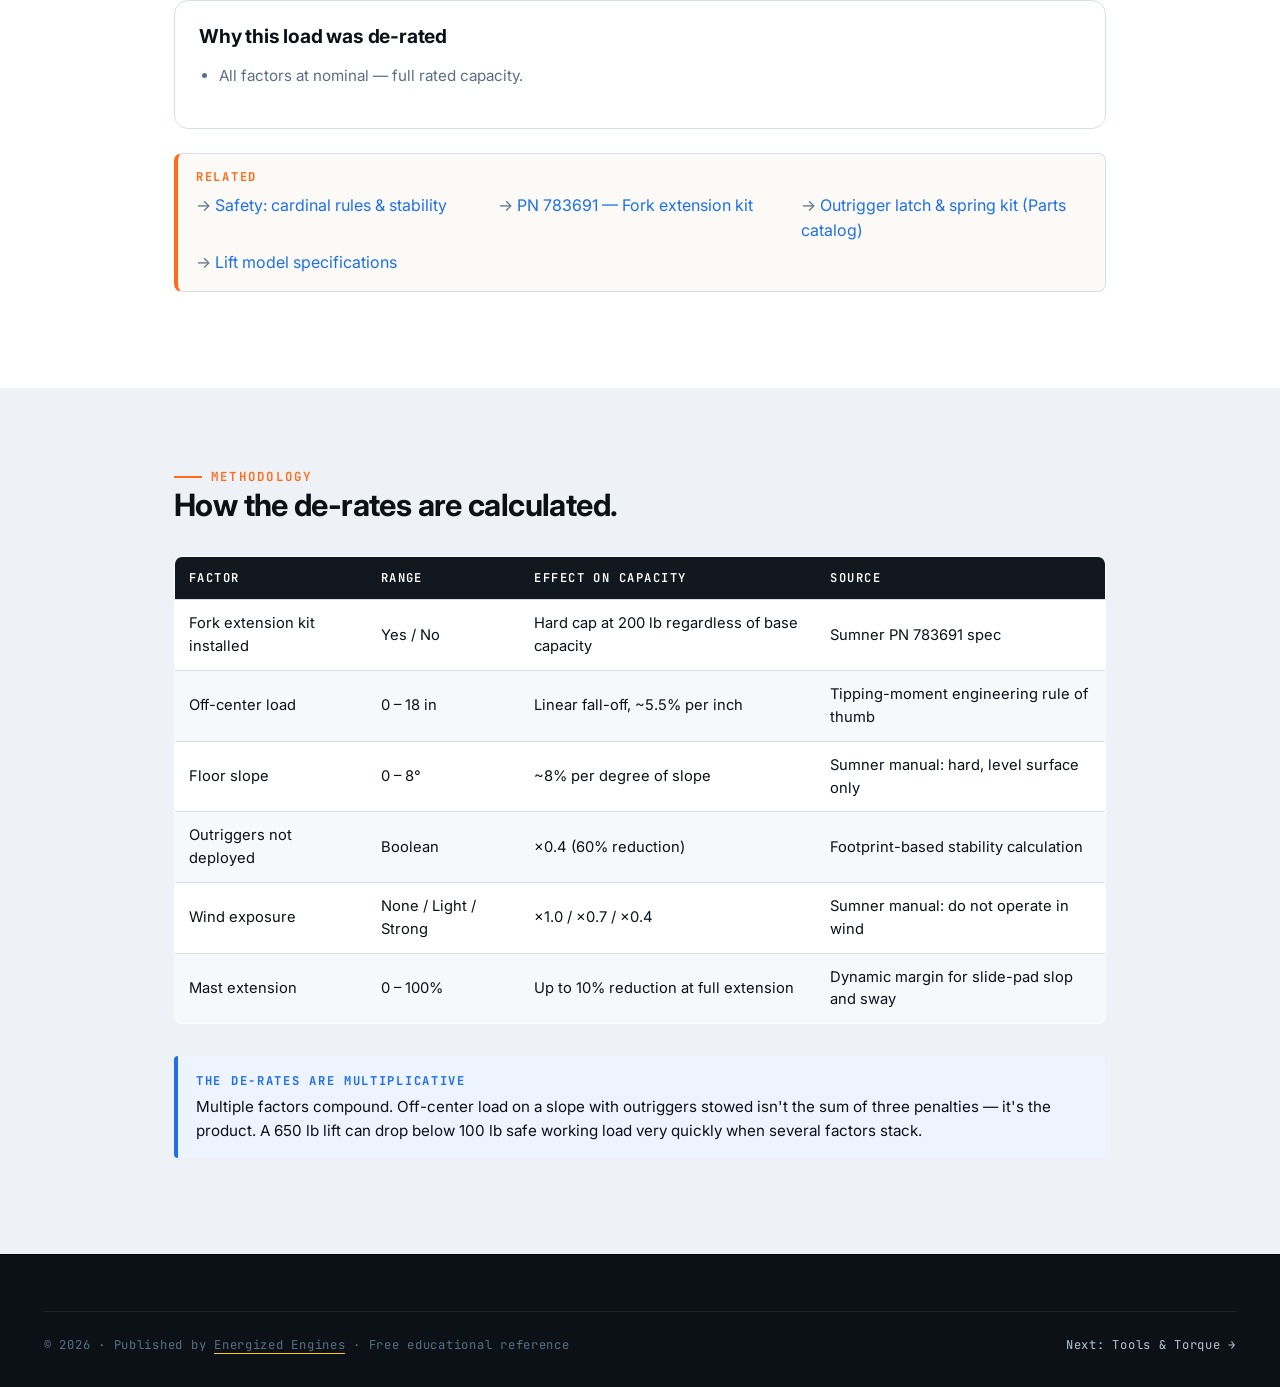
==== commit 0a060b14: "Wire all parts links to Energized Engines store Repositioning the manual from "vendor-neutral educat" ====
--- a/calculators.html
+++ b/calculators.html
@@ -10,6 +10,15 @@
 <link rel="icon" href="data:image/svg+xml,%3Csvg xmlns='http://www.w3.org/2000/svg' viewBox='0 0 32 32'%3E%3Crect width='32' height='32' rx='6' fill='%230b1117'/%3E%3Ctext x='50%25' y='58%25' font-family='monospace' font-size='14' font-weight='700' fill='%23ffc419' text-anchor='middle'%3ESL%3C/text%3E%3C/svg%3E" />
 </head>
 <body>
+
+<!-- ENERGIZED ENGINES PROMO STRIP -->
+<div class="promo-strip">
+  <div class="wrap">
+    <strong>Published by Energized Engines</strong>
+    <span>Stocks the full Sumner parts line &mdash; cable, winches, casters, mast sections.</span>
+    <a href="https://www.energizedengines.com/collections/all-parts" target="_blank" rel="sponsored noopener">Shop all Sumner parts &rarr;</a>
+  </div>
+</div>
 
 <!-- LIFT CONTEXT BAR -->
 <div class="context-bar">
@@ -293,7 +302,7 @@
 <footer class="site-footer">
   <div class="wrap">
     <div class="footer-bottom">
-      <span>© 2026 · Field Manual Project · Independent educational reference</span>
+      <span>© 2026 · Published by <a href="https://www.energizedengines.com/" target="_blank" rel="sponsored noopener" style="color:inherit;border-bottom:1px solid var(--hazard-yellow);">Energized Engines</a> · Free educational reference</span>
       <span><a href="tools.html">Next: Tools &amp; Torque →</a></span>
     </div>
   </div>
--- a/css/styles.css
+++ b/css/styles.css
@@ -1414,3 +1414,157 @@
 .quiz-card .feedback.show { display: block; }
 .quiz-card .feedback.right { background: rgba(43,154,74,.12); color: var(--signal-green); }
 .quiz-card .feedback.wrong { background: rgba(210,49,49,.12); color: var(--signal-red); }
+
+/* ============================================================
+   COMMERCE — Energized Engines parts CTAs
+   This manual is published by Energized Engines as a free
+   technical reference; parts links route to their store.
+   ============================================================ */
+
+/* Promo strip above the context bar */
+.promo-strip {
+  background: linear-gradient(90deg, var(--safety-orange) 0%, #ff8a3d 100%);
+  color: #fff;
+  font-family: var(--mono);
+  font-size: .82rem;
+  letter-spacing: .04em;
+  padding: 9px 0;
+  border-bottom: 1px solid rgba(0,0,0,.15);
+}
+.promo-strip .wrap {
+  display: flex; align-items: center; justify-content: center; gap: 14px;
+  flex-wrap: wrap;
+}
+.promo-strip strong {
+  font-weight: 700;
+  letter-spacing: .12em;
+  text-transform: uppercase;
+  background: rgba(0,0,0,.18);
+  padding: 3px 8px;
+  border-radius: 3px;
+}
+.promo-strip a {
+  color: #fff;
+  text-decoration: underline;
+  text-underline-offset: 3px;
+  font-weight: 600;
+}
+.promo-strip a:hover { background: rgba(0,0,0,.18); padding: 2px 6px; border-radius: 3px; text-decoration: none; }
+@media (max-width: 600px) {
+  .promo-strip { font-size: .76rem; padding: 7px 0; }
+}
+
+/* "Order from Energized Engines" button in modals + inline */
+.btn--buy {
+  background: var(--safety-orange);
+  color: #fff;
+  border: 0;
+  display: inline-flex; align-items: center; gap: 8px;
+  padding: 12px 20px;
+  border-radius: 8px;
+  font-weight: 700;
+  font-size: .95rem;
+  font-family: var(--sans);
+  text-decoration: none;
+  cursor: pointer;
+  transition: transform .12s ease, background .15s ease, box-shadow .15s ease;
+  white-space: nowrap;
+}
+.btn--buy:hover {
+  background: var(--safety-orange-dim);
+  transform: translateY(-1px);
+  box-shadow: var(--shadow-md);
+  text-decoration: none;
+  color: #fff;
+}
+.btn--buy svg { width: 16px; height: 16px; flex-shrink: 0; }
+.btn--buy.full { width: 100%; justify-content: center; }
+
+/* Small "order" inline link on each part card */
+.part-card .buy-link {
+  display: inline-flex; align-items: center; gap: 4px;
+  font-family: var(--mono);
+  font-size: .76rem;
+  font-weight: 700;
+  letter-spacing: .06em;
+  text-transform: uppercase;
+  color: var(--safety-orange);
+  text-decoration: none;
+  margin-top: auto;
+  padding-top: 8px;
+  border-top: 1px dashed var(--rule);
+}
+.part-card .buy-link:hover {
+  color: var(--safety-orange-dim);
+  text-decoration: none;
+}
+.part-card .buy-link::after { content: " →"; }
+
+/* Vendor brand chip, small */
+.vendor-chip {
+  display: inline-flex; align-items: center; gap: 6px;
+  background: var(--ink); color: var(--hazard-yellow);
+  padding: 3px 10px;
+  border-radius: 4px;
+  font-family: var(--mono);
+  font-size: .68rem;
+  font-weight: 700;
+  letter-spacing: .14em;
+  text-transform: uppercase;
+}
+
+/* Vendor banner inside the part modal */
+.vendor-modal-row {
+  margin-top: 18px;
+  padding: 16px 18px;
+  background: linear-gradient(180deg, rgba(255,107,26,.08), rgba(255,107,26,.04));
+  border: 1px solid rgba(255,107,26,.25);
+  border-radius: var(--radius-md);
+  display: flex; gap: 16px; align-items: center; justify-content: space-between;
+  flex-wrap: wrap;
+}
+.vendor-modal-row .copy strong {
+  display: block;
+  font-family: var(--mono);
+  font-size: .76rem;
+  letter-spacing: .14em;
+  text-transform: uppercase;
+  color: var(--safety-orange);
+  margin-bottom: 2px;
+}
+.vendor-modal-row .copy small {
+  color: var(--ink-soft);
+  font-size: .82rem;
+  display: block;
+}
+html[data-theme="dark"] .vendor-modal-row {
+  background: rgba(255,107,26,.10);
+  border-color: rgba(255,107,26,.35);
+}
+
+/* "Published by" footer block */
+.publisher-block {
+  background: var(--steel-900);
+  color: #fff;
+  padding: 24px 0;
+  border-top: 1px solid #000;
+  border-bottom: 1px solid #000;
+}
+.publisher-block .wrap {
+  display: flex; align-items: center; justify-content: space-between;
+  gap: 24px; flex-wrap: wrap;
+}
+.publisher-block .pb-copy strong {
+  font-family: var(--mono);
+  font-size: .78rem;
+  letter-spacing: .14em;
+  text-transform: uppercase;
+  color: var(--hazard-yellow);
+  display: block;
+  margin-bottom: 4px;
+}
+.publisher-block .pb-copy {
+  color: var(--steel-300);
+  font-size: .92rem;
+  max-width: 60ch;
+}
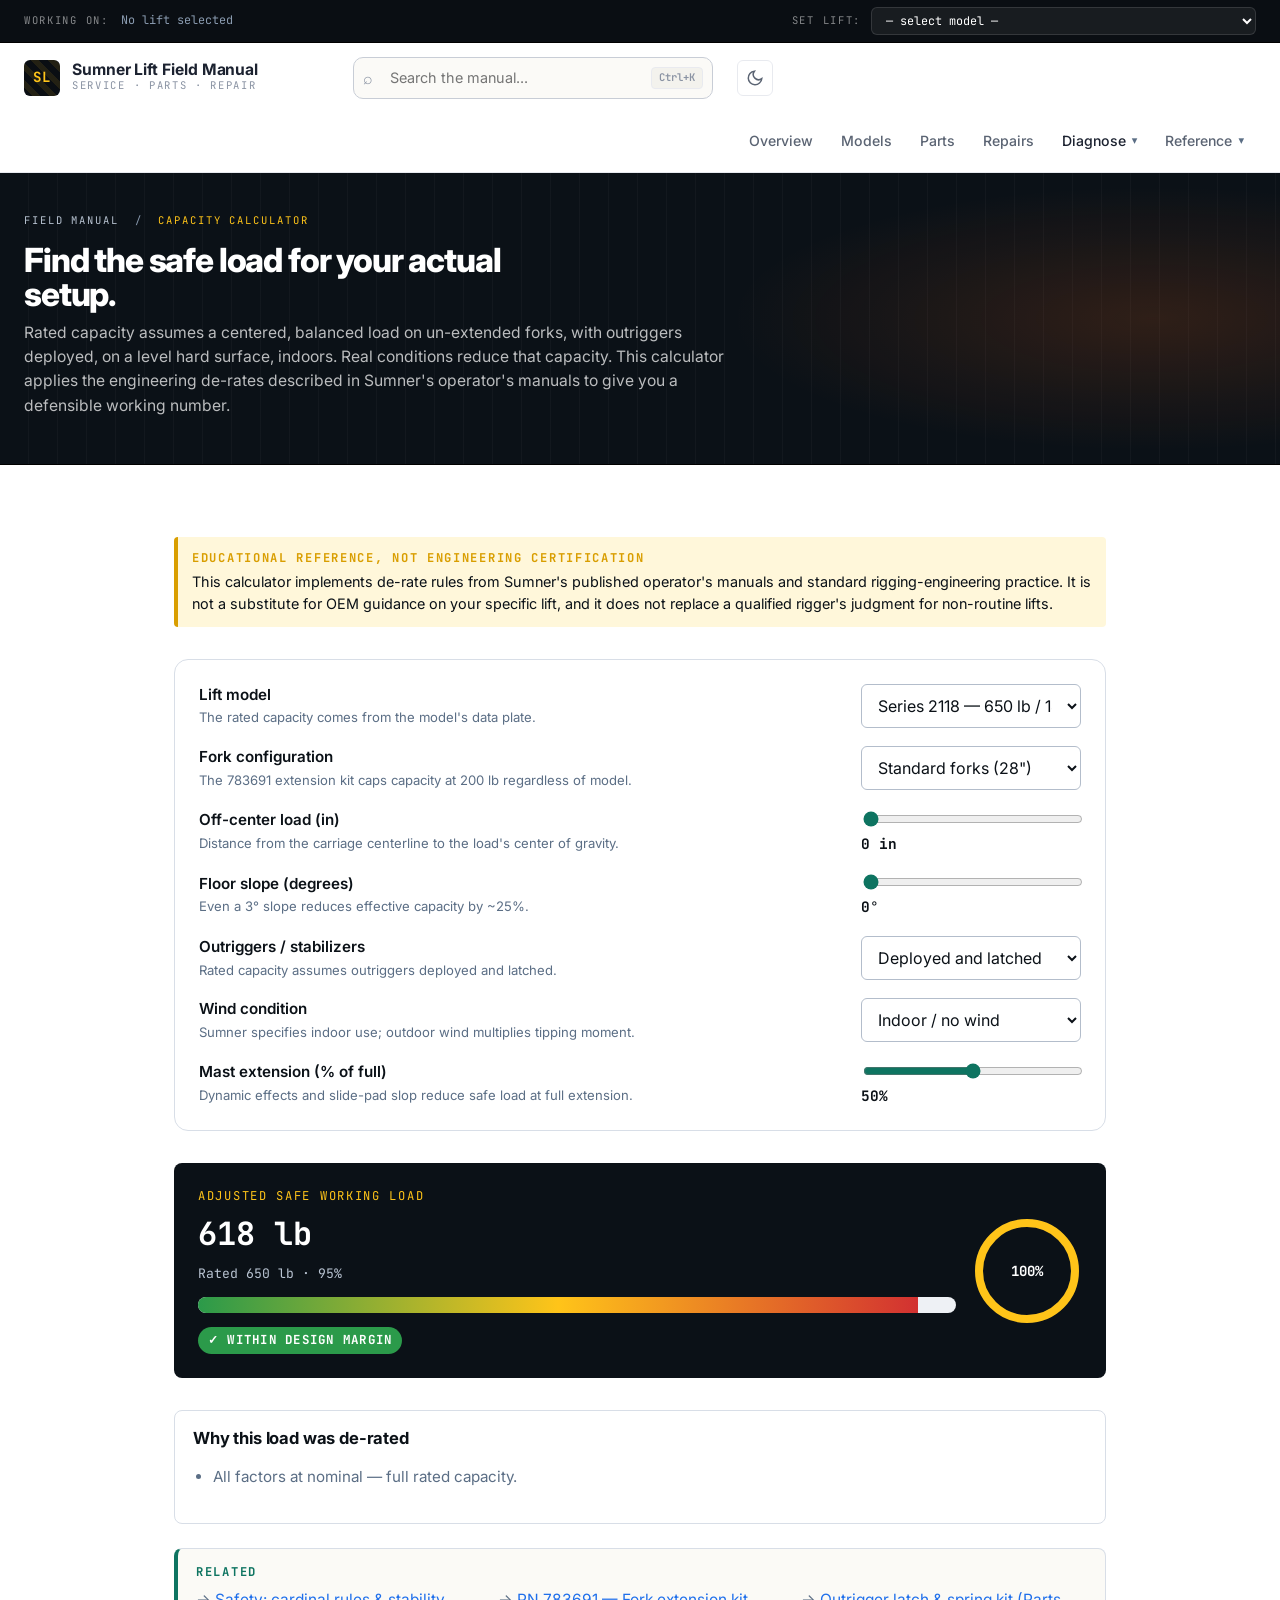
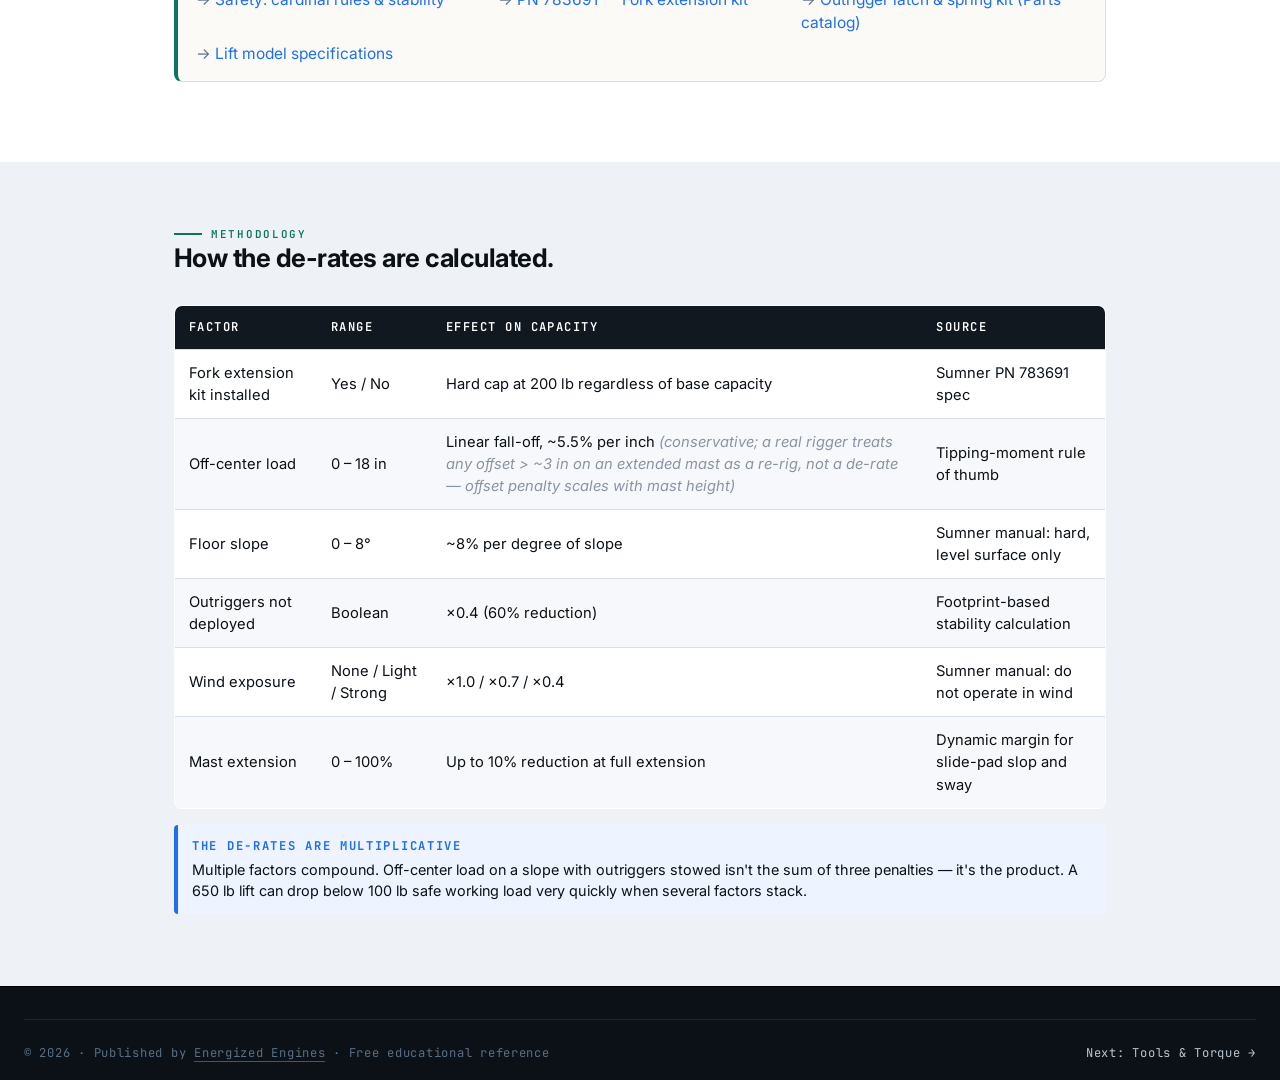
==== commit 5e0db182: "Accuracy pass: apply findings from the three QA agents Domain-expert technician (20+ years on Sumner" ====
--- a/calculators.html
+++ b/calculators.html
@@ -45,7 +45,7 @@
         <option value="Eventer 16">Eventer 16 — 500 lb / 16&prime;11&Prime;</option>
         <option value="Eventer 20">Eventer 20 — 800 lb / 20&prime;</option>
         <option value="Eventer 25">Eventer 25 — 650 lb / 25&prime;</option>
-        <option value="R-100">Roust-A-Bout R-100 — 1,500 lb / 10&prime; (fits std. door)</option>
+        <option value="R-100">Roust-A-Bout R-100 — 1,500 lb / 10&prime; (narrow base)</option>
         <option value="R-150">Roust-A-Bout R-150 — 1,500 lb / 15&prime;</option>
         <option value="R-250">Roust-A-Bout R-250 — 1,500 lb / 25&prime;</option>
       </select>
@@ -136,7 +136,7 @@
           <option value="Eventer 16">Eventer 16 — 500 lb / 16&prime;11&Prime;</option>
           <option value="Eventer 20">Eventer 20 — 800 lb / 20&prime;</option>
           <option value="Eventer 25">Eventer 25 — 650 lb / 25&prime;</option>
-          <option value="R-100">Roust-A-Bout R-100 — 1,500 lb / 10&prime; (fits std. door)</option>
+          <option value="R-100">Roust-A-Bout R-100 — 1,500 lb / 10&prime; (narrow base)</option>
           <option value="R-150">Roust-A-Bout R-150 — 1,500 lb / 15&prime;</option>
           <option value="R-250">Roust-A-Bout R-250 — 1,500 lb / 25&prime;</option>
         </select>
@@ -262,8 +262,8 @@
         <tr>
           <td>Off-center load</td>
           <td>0 – 18 in</td>
-          <td>Linear fall-off, ~5.5% per inch</td>
-          <td>Tipping-moment engineering rule of thumb</td>
+          <td>Linear fall-off, ~5.5% per inch <em style="color:var(--v3-text-faint);">(conservative; a real rigger treats any offset &gt; ~3&nbsp;in on an extended mast as a re-rig, not a de-rate — offset penalty scales with mast height)</em></td>
+          <td>Tipping-moment rule of thumb</td>
         </tr>
         <tr>
           <td>Floor slope</td>
--- a/css/styles.css
+++ b/css/styles.css
@@ -1568,3 +1568,1991 @@
   font-size: .92rem;
   max-width: 60ch;
 }
+
+/* ============================================================
+   V3 — DESIGN PASS · Restraint, hierarchy, signature
+   ------------------------------------------------------------
+   Goals (a senior designer would do less, not more):
+   1. Strip stacked bars at the top — collapse promo + context
+      into a single quiet topline; let the content be the show.
+   2. One signal color (hazard yellow). Orange survives ONLY for
+      commerce CTAs, never decoration.
+   3. Type with intent — display weight + tighter letter-spacing
+      for headlines; mono only for technical data.
+   4. Editorial spacing — sections breathe, padding is generous,
+      cards used sparingly (not as default chrome).
+   5. A signature home hero: the lift IS the navigation.
+   ============================================================ */
+
+/* ---- Tokens (additive; preserve existing) ---- */
+:root {
+  --v3-ink: #0a0e13;
+  --v3-ink-2: #131820;
+  --v3-paper: #fbfaf7;
+  --v3-paper-2: #f3f2ed;
+  --v3-rule: #e8eaef;
+  --v3-rule-strong: #c8cdd6;
+  --v3-text: #1c2230;
+  --v3-text-soft: #5b6473;
+  --v3-text-faint: #8a93a3;
+  --v3-accent: #ffc419;
+  --v3-accent-deep: #d49d00;
+  --v3-commerce: #ff6b1a;
+}
+html[data-theme="dark"] {
+  --v3-ink: #ffffff;
+  --v3-ink-2: #f7f8fb;
+  --v3-paper: #0a0e13;
+  --v3-paper-2: #131820;
+  --v3-rule: #1f2731;
+  --v3-rule-strong: #2c3a4a;
+  --v3-text: #e7eaf0;
+  --v3-text-soft: #99a3b3;
+  --v3-text-faint: #5b6473;
+}
+
+/* ---- Strip the orange promo strip everywhere; the publisher line
+        moves into the header as a small text mention. The link is
+        preserved so the SEO/commerce signal isn't lost. ---- */
+.promo-strip { display: none !important; }
+
+/* ---- Quieter context bar — same function, less shouting. ---- */
+.context-bar {
+  background: var(--v3-ink);
+  padding: 7px 0;
+  font-size: .74rem;
+}
+.context-bar .label {
+  font-size: .66rem;
+  letter-spacing: .16em;
+  color: rgba(255,255,255,.5);
+}
+.context-bar select {
+  font-size: .74rem;
+  padding: 4px 10px;
+  background: rgba(255,255,255,.06);
+  border: 1px solid rgba(255,255,255,.12);
+}
+.context-bar .ctx-active { color: var(--v3-accent); font-weight: 600; }
+@media (max-width: 720px) {
+  .context-bar { padding: 5px 0; }
+  .context-bar .wrap { gap: 8px; }
+  .context-bar .label { display: none; }
+}
+
+/* ---- Refined site header — confident, less bulky. ---- */
+.site-header {
+  background: rgba(255,255,255,.94);
+  backdrop-filter: saturate(140%) blur(10px);
+  border-bottom: 1px solid var(--v3-rule);
+  position: sticky;
+  top: 0;
+  z-index: 50;
+}
+html[data-theme="dark"] .site-header {
+  background: rgba(10,14,19,.94);
+  border-bottom-color: var(--v3-rule);
+}
+.site-header .wrap {
+  padding-top: 14px;
+  padding-bottom: 14px;
+  display: grid;
+  grid-template-columns: auto 1fr auto;
+  gap: 24px;
+  align-items: center;
+}
+.site-header .brand { grid-column: 1; }
+.site-header .global-search { grid-column: 2; justify-self: end; max-width: 360px; width: 100%; }
+.site-header .nav-pro,
+.site-header .theme-toggle,
+.site-header .menu-toggle { grid-column: 3; }
+@media (min-width: 981px) {
+  .site-header .nav-pro { display: flex; }
+  .site-header .menu-toggle { display: none; }
+}
+@media (max-width: 980px) {
+  .site-header .wrap {
+    display: flex;
+    justify-content: space-between;
+    align-items: center;
+    gap: 12px;
+  }
+  .site-header .global-search { display: none; }
+  .site-header .nav-pro { display: none; }
+  .site-header .nav-pro.open {
+    display: flex;
+    flex-direction: column;
+    align-items: stretch;
+    position: absolute;
+    top: 100%; left: 0; right: 0;
+    background: var(--paper);
+    border-bottom: 1px solid var(--v3-rule);
+    padding: 8px;
+    gap: 2px;
+    max-height: 80vh;
+    overflow-y: auto;
+    z-index: 60;
+  }
+  html[data-theme="dark"] .site-header .nav-pro.open { background: var(--v3-paper-2); }
+  .site-header .nav-pro.open > a,
+  .site-header .nav-pro.open > .dropdown > button {
+    width: 100%;
+    text-align: left;
+    padding: 10px 12px;
+  }
+  .site-header .nav-pro.open .dropdown-menu {
+    position: static;
+    box-shadow: none;
+    border: 0;
+    padding-left: 18px;
+    display: block;
+  }
+  .site-header { position: relative; } /* anchor the drawer */
+}
+
+/* ============================================================
+   GLOBAL OVERFLOW SAFEGUARDS — prevent any rogue element from
+   creating horizontal scroll on small viewports.
+   ============================================================ */
+html, body { overflow-x: hidden; max-width: 100%; }
+body * { max-width: 100%; }
+.wrap { max-width: 100%; box-sizing: border-box; overflow-x: visible; }
+img, svg, video, canvas { max-width: 100%; height: auto; }
+
+/* Promo strip / context bar — collapse copy gracefully on mobile */
+@media (max-width: 720px) {
+  .promo-strip .wrap { gap: 8px; padding: 0 12px; }
+  .promo-strip span { display: none; }   /* keep brand + CTA only */
+  .promo-strip strong { font-size: .62rem; }
+  .promo-strip a { font-size: .76rem; }
+
+  .context-bar .wrap { padding: 0 12px; gap: 8px; }
+  .context-bar select { font-size: .72rem; padding: 4px 6px; max-width: 60vw; }
+  .context-bar .label { display: none; }
+  .context-bar #lift-ctx-display { font-size: .72rem; }
+}
+
+/* App shell: ensure mobile sidebar drawer width is bounded */
+@media (max-width: 880px) {
+  .app-sidebar { width: min(280px, 86vw); }
+  .app-topbar-inner {
+    gap: 8px;
+    /* CRITICAL: minmax(0,…) lets the search column actually shrink.
+       Plain "1fr" treats min-content as the floor, which forces the
+       row wider than the viewport when the brand + actions are
+       already wide. */
+    grid-template-columns: auto minmax(0, 1fr) auto;
+  }
+  .app-search { min-width: 0; }
+  .app-search input { font-size: .82rem; padding: 7px 12px 7px 32px; min-width: 0; }
+  .app-search-kbd { display: none; }
+  .app-topbar-actions { gap: 6px; }
+  .app-shop-btn { padding: 7px 10px; font-size: .78rem; }
+}
+
+/* Below 600px: hide the brand wordmark entirely; just show the SL square. */
+@media (max-width: 600px) {
+  .app-brand-name { display: none; }
+  .app-icon-btn { width: 32px; height: 32px; }
+  .app-shop-btn { padding: 6px 9px; font-size: .76rem; }
+}
+
+/* Pin hard caps so a child can never make the page wider than the viewport. */
+.app-shell, .app-main, .app-topbar, .app-topbar-inner { max-width: 100vw; min-width: 0; }
+.app-main { width: auto; }
+
+/* The spec matrix table can be intrinsically wider than mobile; let it
+   scroll horizontally inside its rounded container instead of forcing
+   the whole page wide. */
+.app-spec-matrix { overflow-x: auto; -webkit-overflow-scrolling: touch; }
+.app-spec-matrix table { min-width: 560px; } /* enough for legibility */
+
+/* Lift context: tame the long select option labels on mobile */
+@media (max-width: 720px) {
+  .app-ctx { padding: 10px 12px; gap: 10px; font-size: .82rem; }
+  .app-ctx > strong { font-size: .62rem; }
+  .app-ctx-active { font-size: .8rem; padding: 3px 8px; }
+  .app-ctx select { max-width: 100%; min-width: 0; flex: 1 1 100%; font-size: .8rem; }
+  .app-ctx > span { width: 100%; }
+}
+
+/* Quickref: force single column below 540px (was already there but
+   kick stronger so cards don't stretch) */
+@media (max-width: 540px) {
+  .app-quickref { gap: 10px; }
+  .app-card { min-height: 0; padding: 14px 16px; }
+}
+
+/* Page-head wrap and any other section wrap should not exceed viewport */
+.page-head .wrap, .section .wrap, .section--tight .wrap,
+.section--paper .wrap, .section--steel .wrap, .section--dark .wrap {
+  max-width: 100%;
+  box-sizing: border-box;
+}
+.brand-mark {
+  width: 36px; height: 36px;
+  background: var(--v3-ink);
+  color: var(--v3-accent);
+  font-size: .88rem;
+}
+html[data-theme="dark"] .brand-mark { background: var(--v3-accent); color: var(--v3-paper); }
+.brand-name {
+  font-size: .98rem;
+  letter-spacing: -0.005em;
+  font-weight: 700;
+  color: var(--v3-text);
+}
+.brand-sub {
+  font-size: .66rem;
+  letter-spacing: .16em;
+  color: var(--v3-text-faint);
+  text-transform: uppercase;
+}
+.global-search input {
+  border: 1px solid var(--v3-rule-strong);
+  background: var(--v3-paper);
+  color: var(--v3-text);
+  font-size: .9rem;
+  padding: 9px 14px 9px 36px;
+  border-radius: 10px;
+  width: 100%;
+  transition: border-color .15s ease, box-shadow .15s ease;
+}
+.global-search input:focus {
+  outline: 0;
+  border-color: var(--v3-text);
+  box-shadow: 0 0 0 3px rgba(10,14,19,.08);
+}
+html[data-theme="dark"] .global-search input {
+  background: var(--v3-paper-2);
+  color: var(--v3-text);
+  border-color: var(--v3-rule);
+}
+html[data-theme="dark"] .global-search input:focus {
+  border-color: var(--v3-accent);
+  box-shadow: 0 0 0 3px rgba(255,196,25,.15);
+}
+.global-search::before { font-size: 1rem; color: var(--v3-text-faint); }
+.kbd-hint {
+  position: absolute; right: 10px; top: 50%; transform: translateY(-50%);
+  font-family: var(--mono); font-size: .66rem; font-weight: 600;
+  color: var(--v3-text-faint);
+  background: var(--v3-paper-2); border: 1px solid var(--v3-rule);
+  padding: 2px 7px; border-radius: 4px;
+  pointer-events: none;
+}
+.global-search:focus-within .kbd-hint { display: none; }
+@media (max-width: 1100px) { .kbd-hint { display: none; } }
+
+/* Nav: tighter, subtler */
+.nav-pro > a,
+.nav-pro > .dropdown > button {
+  font-size: .88rem;
+  padding: 7px 12px;
+  font-weight: 500;
+  color: var(--v3-text-soft);
+  border-radius: 7px;
+}
+.nav-pro > a:hover,
+.nav-pro > .dropdown > button:hover { color: var(--v3-text); background: var(--v3-paper-2); }
+.nav-pro > a.active,
+.nav-pro > .dropdown.has-active > button {
+  color: var(--v3-text);
+  background: transparent;
+  position: relative;
+}
+.nav-pro > a.active::after {
+  content: ""; position: absolute; left: 12px; right: 12px; bottom: 1px;
+  height: 2px; background: var(--v3-accent);
+}
+
+/* Theme toggle and menu toggle: ghost style */
+.theme-toggle {
+  width: 36px; height: 36px;
+  border: 1px solid var(--v3-rule);
+  background: transparent;
+  color: var(--v3-text-soft);
+}
+.theme-toggle:hover { background: var(--v3-paper-2); color: var(--v3-text); }
+.menu-toggle {
+  border: 1px solid var(--v3-rule);
+  background: transparent;
+  color: var(--v3-text);
+  font-family: var(--mono);
+  font-size: .76rem;
+  letter-spacing: .12em;
+  padding: 7px 12px;
+  border-radius: 7px;
+}
+
+/* ============================================================
+   V3 HERO — "Anatomy Theater"
+   The lift is the navigation. Black canvas, magazine-grade type,
+   one CTA, secondary text-link nav.
+   ============================================================ */
+.hero-theater {
+  position: relative;
+  background: var(--v3-ink);
+  color: #fff;
+  padding: 88px 0 56px;
+  overflow: hidden;
+  border-bottom: 1px solid #000;
+}
+.hero-theater::before {
+  content: "";
+  position: absolute; inset: 0;
+  background:
+    radial-gradient(60% 40% at 78% 18%, rgba(255,196,25,.08), transparent 60%),
+    radial-gradient(40% 30% at 12% 92%, rgba(255,107,26,.06), transparent 60%);
+  pointer-events: none;
+}
+.hero-theater::after {
+  content: "";
+  position: absolute; inset: 0;
+  background-image:
+    linear-gradient(transparent 95%, rgba(255,255,255,.04) 95%),
+    linear-gradient(90deg, transparent 95%, rgba(255,255,255,.04) 95%);
+  background-size: 64px 64px;
+  pointer-events: none;
+  mask-image: radial-gradient(ellipse at center, black 50%, transparent 95%);
+}
+.hero-theater .wrap {
+  position: relative;
+  display: grid;
+  grid-template-columns: 1.1fr 1fr;
+  gap: 64px;
+  align-items: center;
+  min-height: 540px;
+}
+@media (max-width: 980px) {
+  .hero-theater { padding: 56px 0 40px; }
+  .hero-theater .wrap { grid-template-columns: 1fr; gap: 32px; min-height: 0; }
+}
+.theater-stage {
+  position: relative;
+  aspect-ratio: 4/5;
+  max-height: 640px;
+  margin: 0 auto;
+  width: 100%;
+}
+.theater-stage svg { width: 100%; height: 100%; display: block; }
+
+.theater-marker {
+  position: absolute;
+  width: 38px; height: 38px;
+  border-radius: 50%;
+  display: grid; place-items: center;
+  background: var(--v3-ink);
+  border: 2px solid var(--v3-accent);
+  color: var(--v3-accent);
+  font-family: var(--mono);
+  font-weight: 700;
+  font-size: .82rem;
+  cursor: pointer;
+  transform: translate(-50%, -50%);
+  transition: transform .2s ease, box-shadow .2s ease, background .2s ease;
+  text-decoration: none;
+  z-index: 2;
+}
+.theater-marker::after {
+  content: "";
+  position: absolute; inset: -8px;
+  border-radius: 50%;
+  border: 1px solid rgba(255,196,25,.4);
+  animation: pulse 2.4s ease-out infinite;
+}
+@keyframes pulse {
+  0%   { transform: scale(1);   opacity: .8; }
+  100% { transform: scale(1.8); opacity: 0; }
+}
+.theater-marker:hover {
+  transform: translate(-50%, -50%) scale(1.15);
+  background: var(--v3-accent);
+  color: var(--v3-ink);
+  box-shadow: 0 0 0 6px rgba(255,196,25,.18);
+  text-decoration: none;
+}
+.theater-marker .tip {
+  position: absolute;
+  top: 50%;
+  left: calc(100% + 12px);
+  transform: translateY(-50%);
+  background: var(--v3-accent);
+  color: var(--v3-ink);
+  font-family: var(--sans);
+  font-weight: 700;
+  font-size: .78rem;
+  letter-spacing: 0;
+  text-transform: none;
+  padding: 6px 10px;
+  border-radius: 4px;
+  white-space: nowrap;
+  opacity: 0;
+  transition: opacity .15s ease, transform .15s ease;
+  pointer-events: none;
+}
+.theater-marker:hover .tip {
+  opacity: 1;
+  transform: translateY(-50%) translateX(2px);
+}
+.theater-marker.left .tip { left: auto; right: calc(100% + 12px); }
+.theater-marker.left:hover .tip { transform: translateY(-50%) translateX(-2px); }
+
+.theater-copy {
+  max-width: 30ch;
+}
+.theater-copy .kicker {
+  font-family: var(--mono);
+  font-size: .72rem;
+  letter-spacing: .22em;
+  color: var(--v3-accent);
+  text-transform: uppercase;
+  font-weight: 600;
+  display: inline-flex; align-items: center; gap: 10px;
+}
+.theater-copy .kicker::before {
+  content: "";
+  width: 28px; height: 1.5px; background: var(--v3-accent);
+}
+.theater-copy h1 {
+  margin: 18px 0 16px;
+  font-size: clamp(2.4rem, 4.6vw, 3.8rem);
+  font-weight: 800;
+  line-height: 1.0;
+  letter-spacing: -0.038em;
+  color: #fff;
+}
+.theater-copy h1 em {
+  font-style: normal;
+  background: linear-gradient(180deg, transparent 60%, rgba(255,196,25,.45) 60%);
+}
+.theater-copy p.lead {
+  font-size: 1.08rem;
+  line-height: 1.55;
+  color: rgba(255,255,255,.78);
+  max-width: 36ch;
+  margin-bottom: 28px;
+}
+.theater-cta {
+  display: inline-flex; align-items: center; gap: 10px;
+  padding: 14px 22px;
+  background: var(--v3-accent);
+  color: var(--v3-ink);
+  font-weight: 700;
+  font-size: .98rem;
+  border-radius: 10px;
+  text-decoration: none;
+  transition: transform .15s ease, box-shadow .15s ease;
+}
+.theater-cta:hover {
+  transform: translateY(-1px);
+  box-shadow: 0 12px 28px rgba(255,196,25,.32);
+  text-decoration: none;
+  color: var(--v3-ink);
+}
+.theater-cta::after { content: "→"; font-weight: 600; }
+.theater-jumpnav {
+  margin-top: 24px;
+  display: flex; gap: 0;
+  flex-wrap: wrap;
+  font-size: .86rem;
+  color: rgba(255,255,255,.55);
+}
+.theater-jumpnav span { display: inline-flex; align-items: center; gap: 14px; }
+.theater-jumpnav a {
+  color: rgba(255,255,255,.85);
+  text-decoration: none;
+  border-bottom: 1px solid rgba(255,255,255,.18);
+  padding-bottom: 1px;
+  transition: color .15s ease, border-color .15s ease;
+}
+.theater-jumpnav a:hover { color: var(--v3-accent); border-color: var(--v3-accent); }
+.theater-jumpnav .sep {
+  margin: 0 14px;
+  color: rgba(255,255,255,.25);
+}
+
+.theater-meta {
+  display: flex;
+  gap: 32px;
+  margin-top: 40px;
+  padding-top: 24px;
+  border-top: 1px solid rgba(255,255,255,.10);
+  font-family: var(--mono);
+  font-size: .76rem;
+  color: rgba(255,255,255,.55);
+}
+.theater-meta strong {
+  display: block;
+  font-size: 1.4rem;
+  font-family: var(--sans);
+  font-weight: 700;
+  color: var(--v3-accent);
+  margin-bottom: 4px;
+}
+
+/* ============================================================
+   V3 — Editorial sections (replace card-walls on home)
+   ============================================================ */
+.section-intro {
+  padding: 88px 0 48px;
+}
+.section-intro .lede {
+  font-family: var(--serif);
+  font-size: clamp(1.4rem, 2.2vw, 1.95rem);
+  line-height: 1.35;
+  font-weight: 400;
+  max-width: 38ch;
+  letter-spacing: -0.015em;
+  color: var(--v3-text);
+}
+.section-intro .lede em {
+  font-style: italic;
+  color: var(--v3-text-soft);
+}
+
+/* Editorial 3-up: a row of refined columns, no cards */
+.editorial-row {
+  display: grid;
+  grid-template-columns: repeat(3, 1fr);
+  gap: 56px;
+  padding: 64px 0;
+  border-top: 1px solid var(--v3-rule);
+}
+@media (max-width: 880px) {
+  .editorial-row { grid-template-columns: 1fr; gap: 32px; padding: 40px 0; }
+}
+.editorial-col .num {
+  font-family: var(--mono);
+  font-size: .78rem;
+  letter-spacing: .14em;
+  color: var(--v3-accent-deep);
+  font-weight: 700;
+  margin-bottom: 14px;
+  display: flex; align-items: baseline; gap: 12px;
+}
+.editorial-col .num::before {
+  content: ""; width: 18px; height: 2px; background: var(--v3-accent);
+}
+.editorial-col h3 {
+  font-size: 1.28rem;
+  font-weight: 700;
+  letter-spacing: -0.015em;
+  margin-bottom: 10px;
+  color: var(--v3-text);
+}
+.editorial-col p {
+  color: var(--v3-text-soft);
+  font-size: .98rem;
+  line-height: 1.65;
+  margin-bottom: 14px;
+}
+.editorial-col .more {
+  display: inline-flex; align-items: center; gap: 6px;
+  color: var(--v3-text);
+  font-size: .88rem;
+  font-weight: 600;
+  text-decoration: none;
+  border-bottom: 1.5px solid var(--v3-text);
+  padding-bottom: 1px;
+}
+.editorial-col .more:hover { color: var(--v3-accent-deep); border-color: var(--v3-accent); text-decoration: none; }
+
+/* Series ribbon — horizontal scrolling tray, less card-y */
+.series-ribbon {
+  background: var(--v3-paper-2);
+  padding: 56px 0;
+  border-top: 1px solid var(--v3-rule);
+  border-bottom: 1px solid var(--v3-rule);
+}
+html[data-theme="dark"] .series-ribbon { background: var(--v3-paper-2); }
+.series-ribbon .header {
+  display: flex; align-items: end; justify-content: space-between;
+  margin-bottom: 28px;
+  flex-wrap: wrap; gap: 12px;
+}
+.series-ribbon h2 {
+  font-size: 1.6rem;
+  font-weight: 700;
+  letter-spacing: -0.02em;
+  margin: 0;
+}
+.series-ribbon .header a {
+  font-size: .86rem;
+  color: var(--v3-text);
+  font-weight: 600;
+  border-bottom: 1.5px solid var(--v3-text);
+  text-decoration: none;
+  padding-bottom: 1px;
+}
+.series-grid {
+  display: grid;
+  grid-template-columns: repeat(6, 1fr);
+  gap: 12px;
+}
+@media (max-width: 980px) { .series-grid { grid-template-columns: repeat(3, 1fr); } }
+@media (max-width: 560px) { .series-grid { grid-template-columns: repeat(2, 1fr); } }
+.series-tile {
+  background: var(--paper);
+  border: 1px solid var(--v3-rule);
+  border-radius: 10px;
+  padding: 16px;
+  text-decoration: none;
+  color: var(--v3-text);
+  display: flex; flex-direction: column;
+  transition: border-color .15s ease, transform .15s ease;
+  min-height: 130px;
+}
+.series-tile:hover {
+  border-color: var(--v3-text);
+  transform: translateY(-2px);
+  text-decoration: none;
+}
+.series-tile .name {
+  font-family: var(--mono);
+  font-weight: 700;
+  font-size: .92rem;
+  color: var(--v3-text);
+  letter-spacing: -0.01em;
+}
+.series-tile .desc {
+  font-size: .76rem;
+  color: var(--v3-text-soft);
+  margin-top: 4px;
+  line-height: 1.4;
+}
+.series-tile .stat {
+  margin-top: auto;
+  padding-top: 12px;
+  border-top: 1px dashed var(--v3-rule);
+  font-family: var(--mono);
+  font-size: .72rem;
+  color: var(--v3-text-faint);
+  letter-spacing: .04em;
+}
+.series-tile .stat strong { color: var(--v3-accent-deep); font-weight: 700; }
+
+/* Publisher line — subtle, replaces the orange promo strip */
+.pub-line {
+  background: var(--v3-paper-2);
+  padding: 10px 0;
+  font-size: .78rem;
+  color: var(--v3-text-soft);
+  border-bottom: 1px solid var(--v3-rule);
+}
+.pub-line .wrap {
+  display: flex; gap: 12px; align-items: center; justify-content: center;
+  flex-wrap: wrap;
+}
+.pub-line strong {
+  color: var(--v3-text);
+  font-weight: 700;
+  font-family: var(--mono);
+  font-size: .68rem;
+  letter-spacing: .16em;
+  text-transform: uppercase;
+}
+.pub-line a {
+  color: var(--v3-text);
+  font-weight: 600;
+  border-bottom: 1.5px solid var(--v3-commerce);
+  text-decoration: none;
+  padding-bottom: 1px;
+}
+.pub-line a:hover { color: var(--v3-commerce); }
+@media (max-width: 600px) { .pub-line { padding: 8px 0; font-size: .72rem; } }
+
+/* Cmd-K palette — tactful affordance */
+.cmdk-pulse {
+  display: none;
+}
+@media (min-width: 1100px) { .cmdk-pulse { display: inline-block; } }
+
+/* Refined modal: cleaner edges, larger close */
+.modal {
+  border-radius: 16px;
+  box-shadow: 0 32px 80px rgba(0,0,0,.4);
+}
+.modal-head { padding: 22px 26px; }
+.modal-body { padding: 22px 26px 26px; }
+.close-btn {
+  width: 38px; height: 38px;
+  border-radius: 10px;
+  border-color: var(--v3-rule);
+}
+.close-btn:hover { background: var(--v3-paper-2); }
+
+/* Refined part cards: less ornament */
+.part-card {
+  border-radius: 10px;
+  padding: 18px;
+  transition: border-color .12s ease, box-shadow .12s ease;
+}
+.part-card:hover {
+  border-color: var(--v3-text);
+  transform: none;
+  box-shadow: 0 6px 18px rgba(10,14,19,.06);
+}
+.part-card .pn {
+  font-size: .72rem;
+  letter-spacing: .12em;
+  color: var(--v3-accent-deep);
+  font-weight: 700;
+}
+.part-card h4 {
+  font-size: 1.0rem;
+  font-weight: 700;
+  letter-spacing: -0.005em;
+  line-height: 1.3;
+}
+.part-card .desc {
+  font-size: .85rem;
+  color: var(--v3-text-soft);
+  line-height: 1.5;
+}
+
+/* Refined buttons */
+.btn--primary {
+  background: var(--v3-ink);
+  color: #fff;
+  border-radius: 10px;
+  font-weight: 600;
+  letter-spacing: -0.005em;
+}
+.btn--primary:hover { background: #000; }
+html[data-theme="dark"] .btn--primary { background: var(--v3-accent); color: var(--v3-ink); }
+.btn--accent { background: var(--v3-commerce); }
+.btn--accent:hover { background: var(--v3-accent-deep); }
+
+/* Section padding rhythm */
+.section { padding: 88px 0; }
+.section--tight { padding: 56px 0; }
+@media (max-width: 720px) { .section { padding: 56px 0; } .section--tight { padding: 36px 0; } }
+
+/* Page-head refinement */
+.page-head { padding: 72px 0 56px; }
+.page-head h1 {
+  font-size: clamp(2.2rem, 3.6vw, 3rem);
+  font-weight: 800;
+  letter-spacing: -0.035em;
+  line-height: 1.05;
+  margin-bottom: .35em;
+}
+.page-head p {
+  font-size: 1.04rem;
+  line-height: 1.55;
+  color: rgba(255,255,255,.72);
+  max-width: 64ch;
+}
+.breadcrumb {
+  font-size: .68rem;
+  letter-spacing: .18em;
+  margin-bottom: 18px;
+}
+
+/* ============================================================
+   V3.1 — PALETTE PASS · "Petrol on Black"
+   ------------------------------------------------------------
+   The orange was reading as promotional. Replaced with a
+   deep petrol teal that signals "industrial / technical" without
+   shouting. Hazard yellow stays as the safety-signal color.
+   ============================================================ */
+
+:root {
+  /* New muted accent — used for commerce, links, outriggers in the
+     hero SVG. Pairs cleanly with deep ink black and hazard yellow. */
+  --accent-teal:       #0e7461;
+  --accent-teal-deep:  #0a5447;
+  --accent-teal-tint:  rgba(14,116,97,0.10);
+  --accent-teal-glow:  rgba(14,116,97,0.32);
+}
+html[data-theme="dark"] {
+  --accent-teal:       #2da592;
+  --accent-teal-deep:  #4cc2af;
+  --accent-teal-tint:  rgba(45,165,146,0.16);
+  --accent-teal-glow:  rgba(45,165,146,0.30);
+}
+
+/* Override the legacy "safety orange" tokens used throughout the
+   site without touching every component selector individually. */
+:root {
+  --safety-orange:     var(--accent-teal);
+  --safety-orange-dim: var(--accent-teal-deep);
+  --v3-commerce:       var(--accent-teal);
+}
+
+/* Commerce CTAs — petrol, not orange */
+.btn--buy {
+  background: var(--accent-teal);
+  color: #fff;
+}
+.btn--buy:hover {
+  background: var(--accent-teal-deep);
+  box-shadow: 0 12px 24px var(--accent-teal-glow);
+}
+.btn--accent {
+  background: var(--accent-teal);
+  color: #fff;
+}
+.btn--accent:hover { background: var(--accent-teal-deep); }
+
+/* "Order at Energized Engines" link on each part card */
+.part-card .buy-link {
+  color: var(--accent-teal);
+}
+.part-card .buy-link:hover { color: var(--accent-teal-deep); }
+.part-card .pn { color: var(--accent-teal); }
+
+/* Vendor banner inside the modal */
+.vendor-modal-row {
+  background: linear-gradient(180deg, var(--accent-teal-tint), rgba(14,116,97,0.04));
+  border-color: rgba(14,116,97,0.32);
+}
+.vendor-modal-row .copy strong { color: var(--accent-teal); }
+html[data-theme="dark"] .vendor-modal-row {
+  background: rgba(45,165,146,0.10);
+  border-color: rgba(45,165,146,0.35);
+}
+
+/* Publisher line (in case promo-strip is ever re-enabled) */
+.pub-line a { border-bottom-color: var(--accent-teal); }
+.pub-line a:hover { color: var(--accent-teal-deep); }
+
+/* Footer "© Published by …" underline */
+.footer-bottom a[href*="energizedengines"],
+.disclaimer a {
+  border-bottom-color: var(--accent-teal) !important;
+}
+
+/* Eyebrow accent (was orange) — only the accent line, the text stays the same */
+.eyebrow { color: var(--accent-teal); }
+.eyebrow::before { background: var(--accent-teal); }
+
+/* Action-tile left border: was orange, now ink for normal tiles, teal
+   for the commerce tile. (Both are now in editorial-row, but keep
+   for any other pages still using the action-grid pattern.) */
+.action-tile { border-left-color: var(--accent-teal); }
+.action-tile:hover { border-left-color: var(--v3-ink); }
+.action-tile .verb { color: var(--accent-teal); }
+.action-tile .arrow { color: var(--v3-text-faint); }
+.action-tile:hover .arrow { color: var(--v3-ink); }
+
+/* Editorial-col "more" link (home page how-it-works row) */
+.editorial-col .num { color: var(--accent-teal); }
+.editorial-col .num::before { background: var(--accent-teal); }
+.editorial-col .more:hover { color: var(--accent-teal-deep); border-color: var(--accent-teal); }
+
+/* Theater hero — replace orange outrigger fill with a quieter
+   sand-tone so the bright yellow forks remain the only safety
+   accent in the SVG. (Inline SVG fills are matched by attribute.) */
+.hero-theater svg line[stroke="#ff6b1a"] { stroke: #5b6e85; }
+
+/* Old hero-pro CTA buttons (still referenced in a couple of pages) */
+.btn--accent { background: var(--accent-teal); }
+
+/* Verdict tags on cable-inspection page */
+.verdict--service { background: var(--accent-teal-tint); color: var(--accent-teal-deep); }
+html[data-theme="dark"] .verdict--service {
+  background: rgba(45,165,146,0.18);
+  color: var(--accent-teal-deep);
+}
+
+/* Calculator gauge - the orange-ish bar fill */
+.cap-bar .fill {
+  background: linear-gradient(90deg, var(--signal-green), var(--hazard-yellow), var(--signal-red));
+}
+
+/* Selection color, focus rings — petrol */
+::selection { background: var(--accent-teal-tint); color: var(--v3-ink); }
+.global-search input:focus {
+  border-color: var(--accent-teal);
+  box-shadow: 0 0 0 3px var(--accent-teal-tint);
+}
+
+/* Hero CTA stays yellow — it's editorial, not commercial. The buy
+   buttons elsewhere now read as the commercial accent in petrol. */
+
+/* ============================================================
+   V3.2 — DENSITY PASS · service-tool, not magazine
+   ------------------------------------------------------------
+   Reference points: Stripe, Linear, Vercel docs, iFixit, real
+   shop manuals. White space for hierarchy, not decoration.
+   Compresses padding ~35%, tightens type, and rebuilds the hero
+   as a dense 2-column control panel.
+   ============================================================ */
+
+/* ---- Section rhythm: compressed and consistent ---- */
+.section          { padding: 56px 0; }
+.section--tight   { padding: 32px 0; }
+.section--paper   { padding: 56px 0; }
+.section--steel   { padding: 56px 0; }
+.section--dark    { padding: 56px 0; }
+@media (max-width: 720px) {
+  .section { padding: 40px 0; }
+  .section--tight { padding: 24px 0; }
+}
+
+/* Page head: tighter */
+.page-head { padding: 40px 0 32px; }
+.page-head h1 {
+  font-size: clamp(1.7rem, 2.6vw, 2.15rem);
+  margin-bottom: .25em;
+}
+.page-head p {
+  font-size: .98rem;
+  line-height: 1.55;
+  max-width: 70ch;
+}
+.breadcrumb { margin-bottom: 14px; font-size: .66rem; }
+
+/* Body text base: a notch up, leading tighter */
+body { font-size: 15.5px; line-height: 1.5; }
+p { margin: 0 0 .9em; }
+.lead { font-size: 1.04rem; line-height: 1.5; }
+
+/* Headings: tighter */
+h1 { font-size: clamp(1.8rem, 3vw, 2.4rem); }
+h2 { font-size: clamp(1.35rem, 2vw, 1.65rem); }
+h3 { font-size: 1.04rem; }
+h4 { font-size: .96rem; }
+
+/* ============================================================
+   HERO · Compact 2-column control panel
+   The lift on the left at a sensible size, a real functional
+   dashboard on the right (lift selector, quick-jumps,
+   recently viewed). No more half-empty black canvas.
+   ============================================================ */
+.hero-theater {
+  padding: 40px 0 32px;
+  border-bottom: 1px solid var(--v3-rule);
+  background: var(--v3-paper);
+  color: var(--v3-text);
+}
+html[data-theme="dark"] .hero-theater {
+  background: var(--v3-paper-2);
+  color: var(--v3-text);
+  border-bottom-color: var(--v3-rule);
+}
+.hero-theater::before, .hero-theater::after { display: none; }
+.hero-theater .wrap {
+  display: grid;
+  grid-template-columns: 360px 1fr;
+  gap: 40px;
+  align-items: stretch;
+  min-height: 0;
+}
+@media (max-width: 880px) {
+  .hero-theater .wrap { grid-template-columns: 1fr; gap: 24px; }
+  .theater-stage { max-width: 280px; }
+}
+
+.theater-stage {
+  position: relative;
+  aspect-ratio: 4/5;
+  max-height: 420px;
+  width: 100%;
+  margin: 0;
+  background:
+    linear-gradient(180deg, var(--v3-paper-2), transparent 30%),
+    var(--v3-paper);
+  border: 1px solid var(--v3-rule);
+  border-radius: 12px;
+  padding: 20px;
+}
+html[data-theme="dark"] .theater-stage {
+  background: var(--v3-paper);
+  border-color: var(--v3-rule);
+}
+/* The SVG inside it: the lift renders against the panel */
+.theater-stage svg {
+  filter: drop-shadow(0 4px 18px rgba(10,14,19,.08));
+}
+
+/* Markers: smaller, better-positioned, less arcade */
+.theater-marker {
+  width: 28px; height: 28px;
+  border: 1.5px solid var(--accent-teal);
+  background: var(--v3-paper);
+  color: var(--accent-teal);
+  font-size: .76rem;
+  box-shadow: 0 2px 6px rgba(14,116,97,.18);
+}
+.theater-marker::after { display: none; } /* kill the pulse — too noisy in a dense layout */
+.theater-marker:hover {
+  background: var(--accent-teal);
+  color: #fff;
+  border-color: var(--accent-teal);
+  box-shadow: 0 0 0 4px var(--accent-teal-tint);
+}
+.theater-marker .tip {
+  background: var(--v3-ink);
+  color: #fff;
+  font-size: .72rem;
+  font-weight: 600;
+  padding: 4px 8px;
+  border-radius: 3px;
+  letter-spacing: 0;
+  text-transform: none;
+}
+
+/* Right column: dense control panel */
+.theater-copy {
+  max-width: none;
+  display: flex;
+  flex-direction: column;
+  justify-content: center;
+}
+.theater-copy .kicker {
+  font-size: .66rem;
+  letter-spacing: .22em;
+  color: var(--v3-text-faint);
+  font-weight: 600;
+}
+.theater-copy .kicker::before { background: var(--accent-teal); }
+.theater-copy h1 {
+  margin: 12px 0 12px;
+  font-size: clamp(1.85rem, 3vw, 2.35rem);
+  font-weight: 800;
+  line-height: 1.05;
+  letter-spacing: -0.028em;
+  color: var(--v3-text);
+}
+.theater-copy h1 em {
+  background: linear-gradient(180deg, transparent 62%, rgba(255,196,25,.55) 62%);
+}
+.theater-copy p.lead {
+  font-size: .98rem;
+  line-height: 1.5;
+  color: var(--v3-text-soft);
+  max-width: 56ch;
+  margin-bottom: 16px;
+}
+
+/* CTA strip — primary + secondary buy */
+.theater-actions {
+  display: flex; gap: 10px; flex-wrap: wrap;
+  margin-bottom: 20px;
+}
+.theater-cta {
+  background: var(--v3-ink);
+  color: #fff;
+  padding: 11px 18px;
+  font-size: .9rem;
+  border-radius: 8px;
+}
+.theater-cta:hover {
+  background: #000;
+  box-shadow: 0 6px 14px rgba(10,14,19,.18);
+  color: #fff;
+}
+html[data-theme="dark"] .theater-cta { background: var(--accent-teal); color: #fff; }
+html[data-theme="dark"] .theater-cta:hover { background: var(--accent-teal-deep); }
+.theater-cta-secondary {
+  display: inline-flex; align-items: center; gap: 8px;
+  padding: 11px 16px;
+  border: 1px solid var(--accent-teal);
+  color: var(--accent-teal);
+  font-size: .9rem;
+  font-weight: 600;
+  border-radius: 8px;
+  text-decoration: none;
+  transition: background .15s ease;
+}
+.theater-cta-secondary:hover {
+  background: var(--accent-teal-tint);
+  text-decoration: none;
+  color: var(--accent-teal-deep);
+}
+
+/* Dense functional grid in the right column — quick jumps + meta */
+.theater-quickjumps {
+  display: grid;
+  grid-template-columns: repeat(4, 1fr);
+  gap: 0;
+  border: 1px solid var(--v3-rule);
+  border-radius: 10px;
+  overflow: hidden;
+  margin-bottom: 16px;
+}
+.theater-quickjumps a {
+  padding: 14px 14px;
+  border-right: 1px solid var(--v3-rule);
+  text-decoration: none;
+  color: var(--v3-text);
+  display: flex; flex-direction: column; gap: 2px;
+  transition: background .12s ease;
+}
+.theater-quickjumps a:last-child { border-right: 0; }
+.theater-quickjumps a:hover { background: var(--v3-paper-2); text-decoration: none; }
+.theater-quickjumps strong {
+  font-size: .92rem;
+  font-weight: 700;
+  letter-spacing: -0.005em;
+  color: var(--v3-text);
+}
+.theater-quickjumps small {
+  font-family: var(--mono);
+  font-size: .68rem;
+  letter-spacing: .04em;
+  color: var(--v3-text-faint);
+  text-transform: uppercase;
+}
+@media (max-width: 720px) {
+  .theater-quickjumps { grid-template-columns: repeat(2, 1fr); }
+  .theater-quickjumps a:nth-child(2n) { border-right: 0; }
+  .theater-quickjumps a:nth-child(-n+2) { border-bottom: 1px solid var(--v3-rule); }
+}
+
+/* The stat band: drop the floating-meta look */
+.theater-meta {
+  display: grid;
+  grid-template-columns: repeat(3, 1fr);
+  gap: 0;
+  margin-top: 0;
+  padding: 14px 16px;
+  border: 1px solid var(--v3-rule);
+  border-radius: 10px;
+  background: var(--v3-paper-2);
+  font-size: .7rem;
+  color: var(--v3-text-faint);
+  font-family: var(--mono);
+  letter-spacing: .08em;
+}
+.theater-meta > div { padding: 0 4px; border-right: 1px solid var(--v3-rule); }
+.theater-meta > div:last-child { border-right: 0; }
+.theater-meta strong {
+  font-size: 1.15rem;
+  font-family: var(--sans);
+  letter-spacing: -0.01em;
+  color: var(--v3-text);
+  margin-bottom: 0;
+  font-weight: 700;
+  display: inline-block;
+  margin-right: 6px;
+}
+.theater-meta > div { display: flex; align-items: baseline; gap: 6px; }
+
+.theater-jumpnav { display: none; } /* replaced by theater-quickjumps */
+
+/* ============================================================
+   Editorial row → DENSE FUNCTIONAL GRID
+   ============================================================ */
+.editorial-row {
+  display: grid;
+  grid-template-columns: repeat(3, 1fr);
+  gap: 0;
+  padding: 0;
+  border: 1px solid var(--v3-rule);
+  border-radius: 12px;
+  overflow: hidden;
+  margin: 0;
+}
+@media (max-width: 880px) { .editorial-row { grid-template-columns: 1fr; } }
+
+.editorial-col {
+  padding: 22px 24px;
+  border-right: 1px solid var(--v3-rule);
+}
+.editorial-col:last-child { border-right: 0; }
+@media (max-width: 880px) {
+  .editorial-col { border-right: 0; border-bottom: 1px solid var(--v3-rule); }
+  .editorial-col:last-child { border-bottom: 0; }
+}
+.editorial-col .num {
+  font-size: .68rem;
+  letter-spacing: .14em;
+  margin-bottom: 10px;
+}
+.editorial-col h3 {
+  font-size: 1.04rem;
+  margin-bottom: 6px;
+}
+.editorial-col p {
+  font-size: .9rem;
+  line-height: 1.5;
+  margin-bottom: 10px;
+}
+.editorial-col .more {
+  font-size: .82rem;
+}
+
+/* ---- Lede: shorter, tighter ---- */
+.section-intro { padding: 48px 0 24px; }
+.section-intro .lede {
+  font-family: var(--serif);
+  font-size: clamp(1.15rem, 1.6vw, 1.4rem);
+  line-height: 1.4;
+  max-width: 56ch;
+}
+
+/* ============================================================
+   Series ribbon → SPEC MATRIX (real table)
+   ============================================================ */
+.series-ribbon {
+  padding: 56px 0;
+}
+.series-ribbon .header { margin-bottom: 18px; }
+.series-ribbon h2 { font-size: 1.35rem; }
+
+.series-grid {
+  display: grid;
+  grid-template-columns: repeat(6, 1fr);
+  gap: 0;
+  background: var(--paper);
+  border: 1px solid var(--v3-rule);
+  border-radius: 10px;
+  overflow: hidden;
+}
+html[data-theme="dark"] .series-grid { background: var(--v3-paper); }
+@media (max-width: 980px) { .series-grid { grid-template-columns: repeat(3, 1fr); } }
+@media (max-width: 560px) { .series-grid { grid-template-columns: repeat(2, 1fr); } }
+
+.series-tile {
+  padding: 14px 14px 14px;
+  border-right: 1px solid var(--v3-rule);
+  border-radius: 0;
+  min-height: 0;
+  background: transparent;
+}
+.series-tile:last-child { border-right: 0; }
+.series-tile:hover {
+  background: var(--v3-paper-2);
+  transform: none;
+  border-color: var(--v3-rule);
+}
+.series-tile .name { font-size: .88rem; }
+.series-tile .desc { font-size: .72rem; margin-top: 2px; }
+.series-tile .stat {
+  padding-top: 10px;
+  font-size: .7rem;
+  border-top: 1px dashed var(--v3-rule);
+}
+@media (max-width: 980px) {
+  .series-tile { border-right: 1px solid var(--v3-rule); border-bottom: 1px solid var(--v3-rule); }
+  .series-tile:nth-child(3n) { border-right: 0; }
+  .series-tile:nth-last-child(-n+3) { border-bottom: 0; }
+}
+@media (max-width: 560px) {
+  .series-tile:nth-child(3n) { border-right: 1px solid var(--v3-rule); }
+  .series-tile:nth-child(2n) { border-right: 0; }
+  .series-tile:nth-last-child(-n+3) { border-bottom: 1px solid var(--v3-rule); }
+  .series-tile:nth-last-child(-n+2) { border-bottom: 0; }
+}
+
+/* ============================================================
+   Recently viewed — horizontal pill rail, not full-width empty
+   ============================================================ */
+#recent-list-wrap {
+  border: 1px solid var(--v3-rule);
+  border-radius: 8px;
+  padding: 10px 14px !important;
+  background: var(--v3-paper-2);
+  display: flex;
+  align-items: center;
+  gap: 16px;
+  flex-wrap: wrap;
+}
+#recent-list-wrap > div:first-child {
+  margin-bottom: 0 !important;
+  font-size: .66rem !important;
+  letter-spacing: .14em !important;
+  color: var(--v3-text-faint);
+  white-space: nowrap;
+}
+#recent-list ul {
+  display: flex; gap: 8px; flex-wrap: wrap;
+  list-style: none; margin: 0; padding: 0;
+}
+#recent-list li a {
+  display: inline-flex; align-items: baseline; gap: 6px;
+  background: var(--paper);
+  border: 1px solid var(--v3-rule);
+  border-radius: 99px;
+  padding: 5px 12px;
+  font-size: .82rem;
+  color: var(--v3-text);
+  text-decoration: none;
+  transition: border-color .12s ease;
+}
+#recent-list li a:hover { border-color: var(--v3-text); text-decoration: none; }
+#recent-list li a small { font-size: .68rem; color: var(--v3-text-faint); }
+
+/* ============================================================
+   Workflow strip — compact horizontal flow, not 4 huge cards
+   ============================================================ */
+.workflow-strip { padding: 48px 0 !important; }
+.workflow-strip h2 { font-size: 1.4rem !important; margin-bottom: 24px !important; }
+
+/* ---- Container: narrower max-width on home for editorial discipline ---- */
+.wrap-narrow { max-width: 1080px; margin: 0 auto; padding: 0 24px; }
+
+/* ---- Tighten card defaults across the site ---- */
+.card { padding: 18px; border-radius: 8px; }
+.card .meta { margin-bottom: 8px; font-size: .68rem; }
+.callout { padding: 12px 14px; font-size: .9rem; margin: 16px 0; }
+
+/* ---- Tighter spec lists ---- */
+.spec-list li { padding: 5px 0; font-size: .88rem; }
+.spec-list .k { font-size: .7rem; }
+
+/* ---- Tighter eyebrows ---- */
+.eyebrow { font-size: .68rem; letter-spacing: .16em; }
+
+/* ---- Tighter modal padding ---- */
+.modal-head { padding: 16px 22px; }
+.modal-body { padding: 16px 22px 22px; }
+
+/* ---- Site-footer footprint: less tall ---- */
+.site-footer { padding: 32px 0 18px; }
+.site-footer h4 { margin-bottom: 10px; }
+.footer-grid { gap: 24px; margin-bottom: 24px; }
+
+/* ---- "Order at Energized Engines" link inline with eyebrow style ---- */
+.part-card .buy-link { padding-top: 6px; font-size: .72rem; }
+
+/* ============================================================
+   V4 — APP SHELL · the real thing
+   ------------------------------------------------------------
+   Pattern: Stripe / Linear / Vercel docs. Persistent sidebar
+   with grouped nav, a slim top bar, and a content column. Used
+   on the home page; inner pages keep their existing treatment
+   (which is appropriate for long-form chapters).
+   ============================================================ */
+
+.app-page {
+  background: var(--paper);
+  color: var(--v3-text);
+  min-height: 100vh;
+}
+html[data-theme="dark"] .app-page { background: var(--v3-paper); }
+
+.app-page .promo-strip,
+.app-page .context-bar,
+.app-page > .site-header { display: none; }
+
+.app-topbar {
+  position: sticky; top: 0; z-index: 60;
+  background: rgba(255,255,255,.95);
+  border-bottom: 1px solid var(--v3-rule);
+  backdrop-filter: saturate(140%) blur(8px);
+  height: 56px;
+  display: flex; align-items: center;
+}
+html[data-theme="dark"] .app-topbar {
+  background: rgba(10,14,19,.96);
+  border-bottom-color: var(--v3-rule);
+}
+.app-topbar-inner {
+  display: grid;
+  grid-template-columns: 240px 1fr auto;
+  gap: 24px;
+  align-items: center;
+  width: 100%;
+  height: 100%;
+  padding: 0 20px;
+}
+.app-brand {
+  display: flex; align-items: center; gap: 10px;
+  text-decoration: none; color: var(--v3-text);
+}
+.app-brand:hover { text-decoration: none; }
+.app-brand-mark {
+  width: 28px; height: 28px;
+  background: var(--v3-ink);
+  color: var(--accent-teal);
+  border-radius: 6px;
+  display: grid; place-items: center;
+  font-family: var(--mono);
+  font-size: .76rem;
+  font-weight: 700;
+  letter-spacing: .04em;
+}
+html[data-theme="dark"] .app-brand-mark { background: var(--accent-teal); color: var(--v3-paper); }
+.app-brand-name {
+  font-size: .92rem;
+  font-weight: 700;
+  letter-spacing: -0.01em;
+  white-space: nowrap;
+}
+.app-brand-name small {
+  display: block;
+  font-family: var(--mono);
+  font-size: .62rem;
+  font-weight: 500;
+  letter-spacing: .12em;
+  color: var(--v3-text-faint);
+  text-transform: uppercase;
+  margin-top: 1px;
+}
+
+.app-search {
+  position: relative;
+  max-width: 540px;
+  width: 100%;
+  justify-self: stretch;
+}
+.app-search input {
+  width: 100%;
+  padding: 8px 14px 8px 36px;
+  border: 1px solid var(--v3-rule);
+  border-radius: 8px;
+  background: var(--v3-paper-2);
+  font-size: .9rem;
+  color: var(--v3-text);
+  transition: border-color .12s ease, background .12s ease;
+}
+.app-search input:focus {
+  outline: 0;
+  border-color: var(--accent-teal);
+  background: var(--paper);
+  box-shadow: 0 0 0 3px var(--accent-teal-tint);
+}
+.app-search::before {
+  content: "";
+  position: absolute; left: 12px; top: 50%; transform: translateY(-50%);
+  width: 14px; height: 14px;
+  background: no-repeat center/contain;
+  background-image: url("data:image/svg+xml;utf8,<svg xmlns='http://www.w3.org/2000/svg' viewBox='0 0 24 24' fill='none' stroke='%238a93a3' stroke-width='2.2' stroke-linecap='round'><circle cx='11' cy='11' r='7'/><path d='m20 20-4-4'/></svg>");
+  pointer-events: none;
+}
+.app-search-kbd {
+  position: absolute; right: 8px; top: 50%; transform: translateY(-50%);
+  display: flex; gap: 2px;
+  pointer-events: none;
+}
+.app-search-kbd kbd {
+  font-family: var(--mono);
+  font-size: .68rem;
+  font-weight: 600;
+  color: var(--v3-text-faint);
+  background: var(--paper);
+  border: 1px solid var(--v3-rule);
+  padding: 2px 6px;
+  border-radius: 4px;
+}
+.app-search:focus-within .app-search-kbd { display: none; }
+
+.app-topbar-actions { display: flex; align-items: center; gap: 8px; }
+.app-shop-btn {
+  display: inline-flex; align-items: center; gap: 6px;
+  padding: 7px 14px;
+  background: var(--accent-teal);
+  color: #fff;
+  font-size: .82rem;
+  font-weight: 600;
+  border-radius: 7px;
+  text-decoration: none;
+  transition: background .12s ease;
+}
+.app-shop-btn:hover { background: var(--accent-teal-deep); color: #fff; text-decoration: none; }
+.app-shop-btn::after { content: "↗"; font-weight: 600; }
+.app-icon-btn {
+  width: 34px; height: 34px;
+  display: grid; place-items: center;
+  background: transparent;
+  border: 1px solid var(--v3-rule);
+  border-radius: 7px;
+  color: var(--v3-text-soft);
+  cursor: pointer;
+  font-family: var(--mono);
+  font-size: .76rem;
+}
+.app-icon-btn:hover { background: var(--v3-paper-2); color: var(--v3-text); }
+.app-icon-btn svg { width: 16px; height: 16px; }
+
+/* ---- App shell: sidebar + main ---- */
+.app-shell {
+  display: grid;
+  grid-template-columns: 240px 1fr;
+  min-height: calc(100vh - 56px);
+}
+.app-sidebar {
+  border-right: 1px solid var(--v3-rule);
+  background: var(--v3-paper-2);
+  padding: 20px 0;
+  position: sticky;
+  top: 56px;
+  align-self: start;
+  height: calc(100vh - 56px);
+  overflow-y: auto;
+}
+html[data-theme="dark"] .app-sidebar { background: var(--v3-paper-2); }
+
+.app-nav-group {
+  padding: 0 20px 14px;
+  margin-bottom: 6px;
+}
+.app-nav-group + .app-nav-group { padding-top: 14px; border-top: 1px solid var(--v3-rule); }
+.app-nav-group h6 {
+  font-family: var(--mono);
+  font-size: .62rem;
+  font-weight: 700;
+  letter-spacing: .16em;
+  text-transform: uppercase;
+  color: var(--v3-text-faint);
+  margin: 0 0 8px;
+}
+.app-nav-group ul {
+  list-style: none; margin: 0; padding: 0;
+  display: grid; gap: 1px;
+}
+.app-nav-group a {
+  display: flex; align-items: center; justify-content: space-between;
+  padding: 6px 10px;
+  border-radius: 6px;
+  font-size: .86rem;
+  color: var(--v3-text-soft);
+  text-decoration: none;
+  transition: background .12s ease, color .12s ease;
+}
+.app-nav-group a:hover {
+  background: var(--paper);
+  color: var(--v3-text);
+  text-decoration: none;
+}
+.app-nav-group a.active {
+  background: var(--paper);
+  color: var(--v3-text);
+  font-weight: 600;
+}
+html[data-theme="dark"] .app-nav-group a:hover,
+html[data-theme="dark"] .app-nav-group a.active { background: var(--paper); color: var(--v3-text); }
+.app-nav-group a .badge {
+  font-family: var(--mono);
+  font-size: .62rem;
+  color: var(--v3-text-faint);
+  background: transparent;
+}
+.app-nav-group a:hover .badge { color: var(--v3-text-soft); }
+.app-nav-group .app-nav-shop {
+  background: var(--accent-teal-tint);
+  color: var(--accent-teal-deep);
+  font-weight: 600;
+}
+.app-nav-group .app-nav-shop:hover { background: var(--accent-teal); color: #fff; }
+
+/* ---- Main content area ---- */
+.app-main {
+  padding: 28px 40px 80px;
+  max-width: 1180px;
+  width: 100%;
+}
+.app-main h1.app-h1 {
+  font-size: 1.7rem;
+  font-weight: 700;
+  letter-spacing: -0.025em;
+  margin: 0 0 4px;
+}
+.app-main .app-subtitle {
+  font-size: .98rem;
+  color: var(--v3-text-soft);
+  margin: 0 0 24px;
+  max-width: 60ch;
+}
+
+/* Hero search inside dashboard */
+.app-hero-search {
+  position: relative;
+  margin-bottom: 20px;
+  max-width: 720px;
+}
+.app-hero-search input {
+  width: 100%;
+  padding: 14px 18px 14px 46px;
+  border: 1px solid var(--v3-rule);
+  border-radius: 10px;
+  background: var(--paper);
+  font-size: 1rem;
+  color: var(--v3-text);
+  box-shadow: 0 1px 2px rgba(10,14,19,.04);
+}
+.app-hero-search input:focus {
+  outline: 0;
+  border-color: var(--accent-teal);
+  box-shadow: 0 0 0 3px var(--accent-teal-tint);
+}
+.app-hero-search::before {
+  content: ""; position: absolute; left: 16px; top: 50%; transform: translateY(-50%);
+  width: 18px; height: 18px;
+  background: no-repeat center/contain;
+  background-image: url("data:image/svg+xml;utf8,<svg xmlns='http://www.w3.org/2000/svg' viewBox='0 0 24 24' fill='none' stroke='%235b6473' stroke-width='2.2' stroke-linecap='round'><circle cx='11' cy='11' r='7'/><path d='m20 20-4-4'/></svg>");
+  pointer-events: none;
+}
+
+/* Lift-context strip — clean, in the dashboard */
+.app-ctx {
+  display: flex; align-items: center; gap: 14px;
+  padding: 12px 16px;
+  border: 1px solid var(--v3-rule);
+  border-radius: 10px;
+  background: var(--v3-paper-2);
+  font-size: .88rem;
+  flex-wrap: wrap;
+  margin-bottom: 28px;
+}
+.app-ctx > strong {
+  font-family: var(--mono);
+  font-size: .68rem;
+  font-weight: 700;
+  letter-spacing: .14em;
+  color: var(--v3-text-faint);
+  text-transform: uppercase;
+}
+.app-ctx-active {
+  font-weight: 600;
+  color: var(--v3-text);
+  font-family: var(--mono);
+  font-size: .88rem;
+  background: var(--paper);
+  border: 1px solid var(--v3-rule);
+  padding: 4px 10px;
+  border-radius: 6px;
+}
+.app-ctx select {
+  padding: 6px 12px;
+  border: 1px solid var(--v3-rule);
+  border-radius: 6px;
+  font-size: .82rem;
+  font-family: inherit;
+  background: var(--paper);
+  color: var(--v3-text);
+}
+
+/* Recently-viewed pill rail in dashboard */
+.app-recent {
+  display: flex; align-items: center; gap: 10px;
+  flex-wrap: wrap;
+  margin-bottom: 28px;
+}
+.app-recent-label {
+  font-family: var(--mono); font-size: .66rem; letter-spacing: .14em;
+  text-transform: uppercase; color: var(--v3-text-faint);
+}
+.app-recent-list { display: flex; gap: 6px; flex-wrap: wrap; list-style: none; margin: 0; padding: 0; }
+.app-recent-list li a {
+  display: inline-flex; align-items: baseline; gap: 6px;
+  padding: 4px 11px;
+  border: 1px solid var(--v3-rule);
+  border-radius: 99px;
+  font-size: .8rem;
+  color: var(--v3-text);
+  background: var(--paper);
+  text-decoration: none;
+  transition: border-color .12s ease;
+}
+.app-recent-list li a:hover { border-color: var(--v3-text); text-decoration: none; }
+.app-recent-list li a small { color: var(--v3-text-faint); font-size: .68rem; }
+.app-recent .empty { color: var(--v3-text-faint); font-size: .82rem; font-style: italic; }
+
+/* Section header inside dashboard */
+.app-section-h {
+  display: flex; justify-content: space-between; align-items: baseline;
+  margin: 32px 0 12px;
+}
+.app-section-h h2 {
+  font-size: .92rem;
+  font-weight: 700;
+  margin: 0;
+  letter-spacing: -0.005em;
+  color: var(--v3-text);
+}
+.app-section-h .more {
+  font-family: var(--mono);
+  font-size: .72rem;
+  letter-spacing: .04em;
+  color: var(--v3-text-faint);
+  text-decoration: none;
+}
+.app-section-h .more:hover { color: var(--v3-text); text-decoration: none; }
+
+/* Quick-reference grid (4 large cards) */
+.app-quickref {
+  display: grid;
+  grid-template-columns: repeat(4, 1fr);
+  gap: 12px;
+}
+@media (max-width: 980px) { .app-quickref { grid-template-columns: repeat(2, 1fr); } }
+@media (max-width: 540px) { .app-quickref { grid-template-columns: 1fr; } }
+
+.app-card {
+  display: flex; flex-direction: column;
+  padding: 16px 18px;
+  border: 1px solid var(--v3-rule);
+  border-radius: 10px;
+  background: var(--paper);
+  text-decoration: none;
+  color: var(--v3-text);
+  transition: border-color .12s ease, box-shadow .12s ease, transform .12s ease;
+  min-height: 130px;
+  position: relative;
+}
+.app-card:hover {
+  border-color: var(--v3-text);
+  text-decoration: none;
+  box-shadow: 0 4px 12px rgba(10,14,19,.06);
+}
+.app-card .icon {
+  width: 30px; height: 30px;
+  border-radius: 7px;
+  background: var(--accent-teal-tint);
+  color: var(--accent-teal-deep);
+  display: grid; place-items: center;
+  margin-bottom: 12px;
+}
+.app-card .icon svg { width: 16px; height: 16px; }
+.app-card h3 {
+  font-size: .96rem;
+  font-weight: 700;
+  margin: 0 0 4px;
+  letter-spacing: -0.005em;
+}
+.app-card p {
+  font-size: .82rem;
+  color: var(--v3-text-soft);
+  line-height: 1.45;
+  margin: 0;
+}
+.app-card .meta-bottom {
+  margin-top: auto;
+  padding-top: 12px;
+  font-family: var(--mono);
+  font-size: .68rem;
+  color: var(--v3-text-faint);
+  letter-spacing: .04em;
+}
+.app-card.app-card--shop {
+  background: linear-gradient(180deg, var(--v3-ink), #1a232e);
+  border-color: var(--v3-ink);
+  color: #fff;
+}
+.app-card.app-card--shop h3 { color: #fff; }
+.app-card.app-card--shop p { color: rgba(255,255,255,.65); }
+.app-card.app-card--shop .icon { background: rgba(255,255,255,.10); color: var(--accent-teal); }
+.app-card.app-card--shop:hover { transform: translateY(-1px); }
+.app-card.app-card--shop .meta-bottom { color: var(--accent-teal); }
+
+/* Spec matrix (the lift family) */
+.app-spec-matrix {
+  border: 1px solid var(--v3-rule);
+  border-radius: 10px;
+  background: var(--paper);
+  overflow: hidden;
+}
+.app-spec-matrix table {
+  width: 100%;
+  border-collapse: collapse;
+  font-size: .86rem;
+}
+.app-spec-matrix th {
+  text-align: left;
+  padding: 10px 14px;
+  background: var(--v3-paper-2);
+  font-family: var(--mono);
+  font-size: .66rem;
+  font-weight: 700;
+  letter-spacing: .14em;
+  text-transform: uppercase;
+  color: var(--v3-text-faint);
+  border-bottom: 1px solid var(--v3-rule);
+}
+.app-spec-matrix td {
+  padding: 10px 14px;
+  border-bottom: 1px solid var(--v3-rule);
+  vertical-align: middle;
+}
+.app-spec-matrix tbody tr:last-child td { border-bottom: 0; }
+.app-spec-matrix tbody tr:hover { background: var(--v3-paper-2); cursor: pointer; }
+.app-spec-matrix .model {
+  font-family: var(--mono);
+  font-weight: 700;
+  color: var(--v3-text);
+}
+.app-spec-matrix .cap {
+  font-family: var(--mono);
+  font-weight: 600;
+  color: var(--v3-text);
+}
+.app-spec-matrix .desc { color: var(--v3-text-soft); font-size: .82rem; }
+.app-spec-matrix .stock {
+  font-family: var(--mono); font-size: .7rem;
+  letter-spacing: .04em;
+  color: var(--accent-teal-deep);
+}
+.app-spec-matrix .row-link,
+.app-spec-matrix .row-buy {
+  font-family: var(--mono);
+  font-size: .72rem;
+  font-weight: 700;
+  letter-spacing: .04em;
+  text-decoration: none;
+  white-space: nowrap;
+  padding: 4px 10px;
+  border-radius: 4px;
+  transition: background .12s ease, color .12s ease;
+  display: inline-block;
+}
+.app-spec-matrix .row-link {
+  color: var(--v3-text-soft);
+  border: 1px solid var(--v3-rule);
+  background: var(--paper);
+}
+.app-spec-matrix .row-link:hover {
+  color: var(--v3-text);
+  border-color: var(--v3-text);
+  text-decoration: none;
+}
+.app-spec-matrix .row-buy {
+  color: #fff;
+  background: var(--accent-teal);
+  border: 1px solid var(--accent-teal);
+}
+.app-spec-matrix .row-buy:hover {
+  background: var(--accent-teal-deep);
+  border-color: var(--accent-teal-deep);
+  color: #fff;
+  text-decoration: none;
+}
+.app-spec-matrix tbody tr:hover { background: transparent; cursor: default; }
+
+/* Compact workflow inside dashboard */
+.app-flow {
+  display: grid;
+  grid-template-columns: repeat(4, 1fr);
+  gap: 0;
+  border: 1px solid var(--v3-rule);
+  border-radius: 10px;
+  overflow: hidden;
+  background: var(--paper);
+}
+@media (max-width: 720px) { .app-flow { grid-template-columns: repeat(2, 1fr); } }
+.app-flow-step {
+  padding: 14px 16px;
+  border-right: 1px solid var(--v3-rule);
+}
+.app-flow-step:last-child { border-right: 0; }
+@media (max-width: 720px) {
+  .app-flow-step { border-right: 1px solid var(--v3-rule); border-bottom: 1px solid var(--v3-rule); }
+  .app-flow-step:nth-child(2n) { border-right: 0; }
+  .app-flow-step:nth-last-child(-n+2) { border-bottom: 0; }
+}
+.app-flow-step .num {
+  font-family: var(--mono); font-size: .68rem; font-weight: 700;
+  color: var(--accent-teal); letter-spacing: .04em;
+}
+.app-flow-step h4 {
+  font-size: .9rem; font-weight: 700; margin: 4px 0 4px; color: var(--v3-text);
+}
+.app-flow-step p {
+  font-size: .82rem; color: var(--v3-text-soft); margin: 0; line-height: 1.45;
+}
+.app-flow-step a { color: var(--v3-text); border-bottom: 1px solid var(--v3-rule-strong); text-decoration: none; }
+.app-flow-step a:hover { color: var(--accent-teal); border-color: var(--accent-teal); }
+
+/* Footer inside app shell */
+.app-footer {
+  margin-top: 56px;
+  padding-top: 18px;
+  border-top: 1px solid var(--v3-rule);
+  display: flex; justify-content: space-between; align-items: center;
+  font-size: .76rem; color: var(--v3-text-faint);
+  flex-wrap: wrap; gap: 10px;
+}
+.app-footer a { color: var(--v3-text-soft); }
+.app-footer a:hover { color: var(--v3-text); }
+
+/* Mobile: sidebar collapses */
+@media (max-width: 880px) {
+  .app-shell { grid-template-columns: 1fr; }
+  .app-sidebar {
+    position: fixed; top: 56px; left: 0; bottom: 0; width: 280px;
+    transform: translateX(-100%);
+    transition: transform .2s ease;
+    z-index: 50;
+    border-right: 1px solid var(--v3-rule);
+  }
+  .app-sidebar.open { transform: translateX(0); }
+  .app-main { padding: 24px 20px 60px; }
+  .app-topbar-inner { grid-template-columns: auto 1fr auto; padding: 0 12px; }
+  .app-brand-name small { display: none; }
+  .app-shop-btn span { display: none; }
+  .app-shop-btn::after { display: none; }
+  .app-shop-btn { padding: 7px 10px; }
+  .app-mobile-toggle { display: inline-grid; }
+}
+.app-mobile-toggle { display: none; }
+.app-mobile-backdrop {
+  display: none;
+  position: fixed; inset: 0; background: rgba(10,14,19,.4);
+  z-index: 49;
+}
+.app-mobile-backdrop.open { display: block; }
+
+/* ============================================================
+   Dashboard header + hero technical figure
+   ============================================================ */
+.dashboard-header {
+  display: grid;
+  grid-template-columns: 1fr 320px;
+  gap: 32px;
+  align-items: start;
+  margin-bottom: 24px;
+}
+@media (max-width: 880px) {
+  .dashboard-header { grid-template-columns: 1fr; gap: 20px; }
+  .dashboard-hero-fig { max-width: 280px; margin: 0 auto; }
+}
+.dashboard-header-copy { min-width: 0; }
+.dashboard-hero-fig {
+  margin: 0;
+  padding: 0;
+}
+.dashboard-hero-fig svg {
+  width: 100%;
+  height: auto;
+  display: block;
+  border-radius: 6px;
+  box-shadow: 0 6px 20px rgba(10,14,19,.06), 0 1px 3px rgba(10,14,19,.05);
+}
+.dashboard-hero-fig figcaption {
+  margin-top: 10px;
+  font-family: var(--mono);
+  font-size: .68rem;
+  color: var(--v3-text-faint);
+  letter-spacing: .04em;
+  text-align: center;
+  line-height: 1.6;
+}
+.dashboard-hero-fig figcaption span {
+  color: var(--accent-teal);
+  font-weight: 700;
+}
+
+/* ============================================================
+   Model schematics on models.html — same blueprint aesthetic
+   ============================================================ */
+.model-fig {
+  margin: 0;
+  padding: 0;
+  background: transparent;
+}
+.model-fig svg {
+  width: 100%;
+  height: auto;
+  display: block;
+  border-radius: 6px;
+  box-shadow: 0 4px 14px rgba(10,14,19,.05), 0 1px 3px rgba(10,14,19,.04);
+}
+.model-fig figcaption {
+  margin-top: 8px;
+  font-family: var(--mono);
+  font-size: .66rem;
+  color: var(--v3-text-faint);
+  letter-spacing: .06em;
+  text-align: center;
+}
+
+/* Damage-swatch cards on inspection.html get the same paper aesthetic */
+.damage-card .swatch {
+  background: #fbfaf7;
+  border-bottom: 1px solid var(--v3-rule);
+}
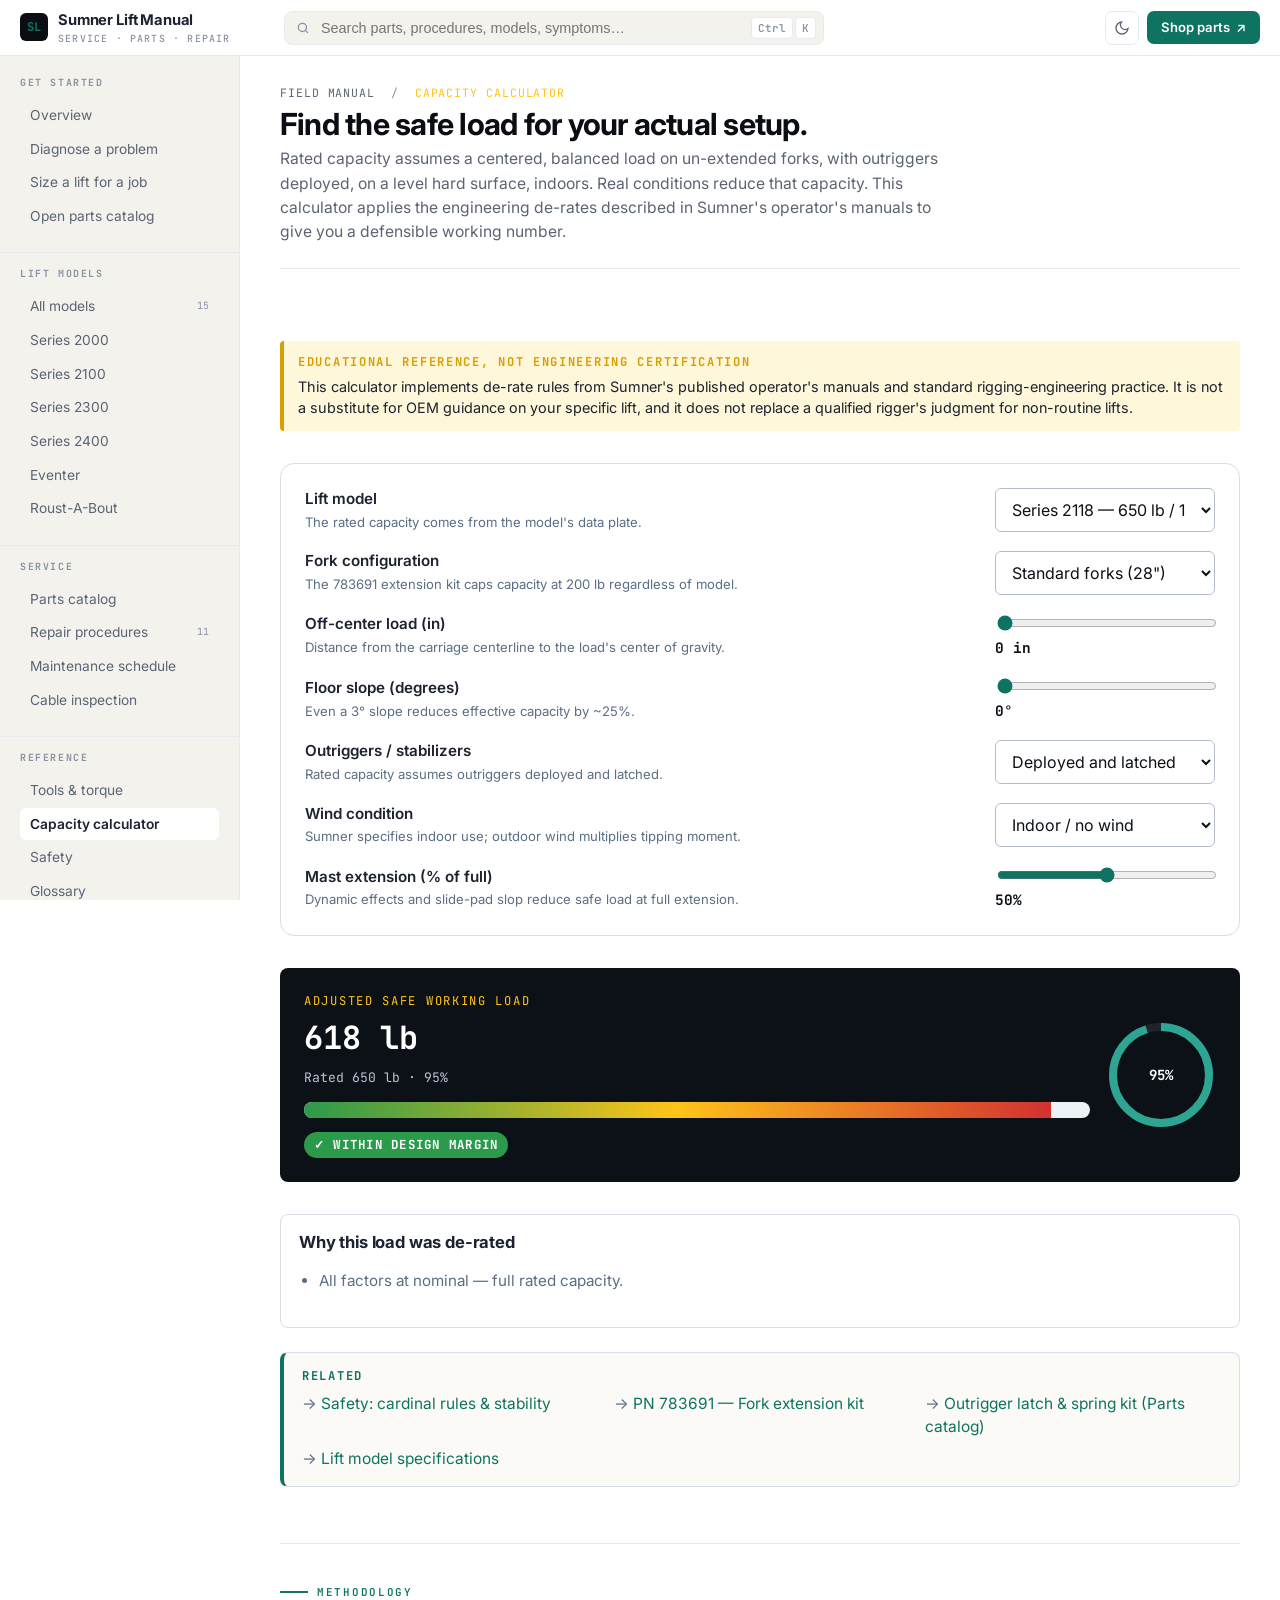
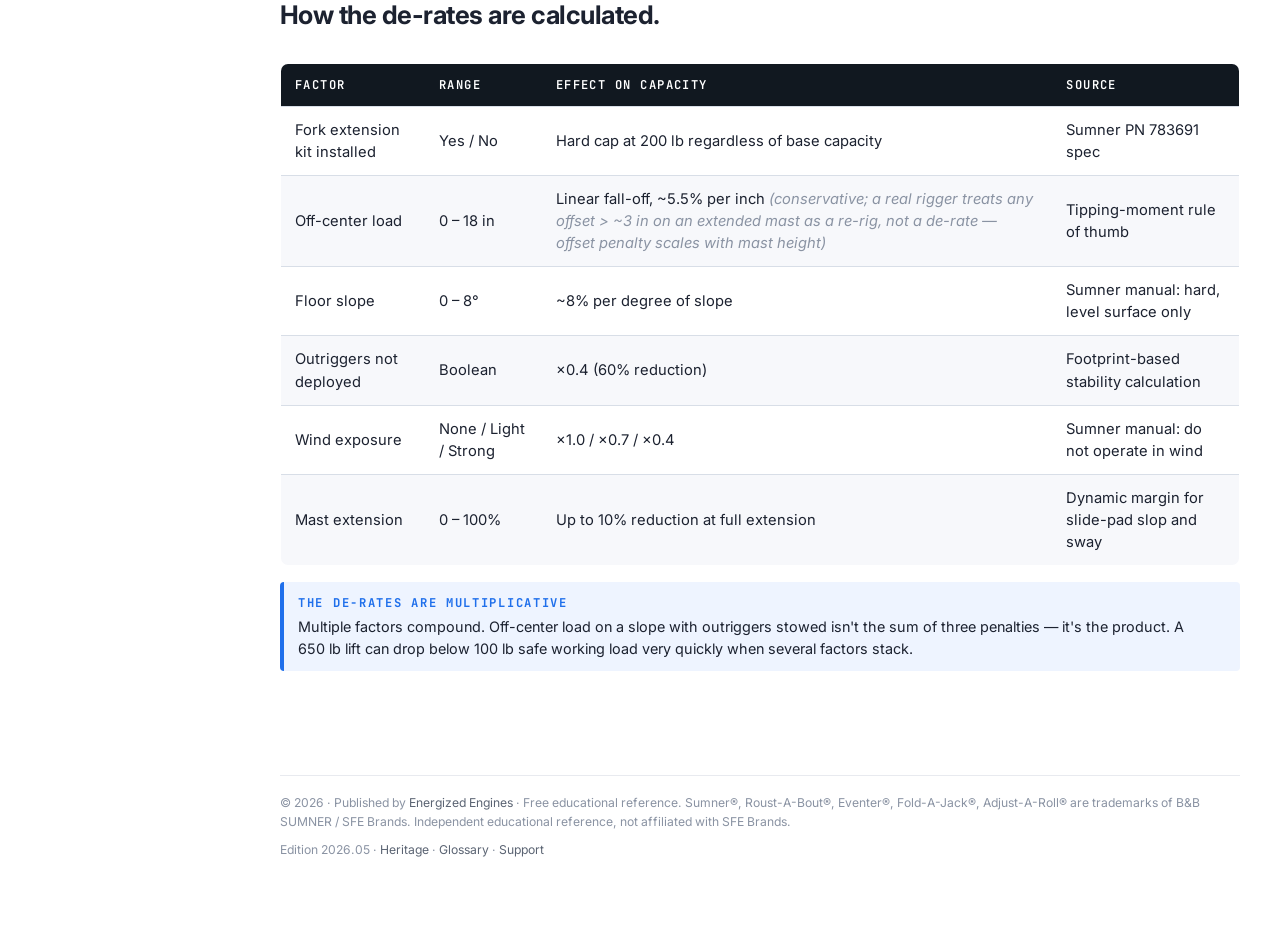
==== commit 6b2b5359: "UX overhaul: unified app-shell across all pages + BLOCKER fixes Applied the BLOCKERS and higher-valu" ====
--- a/calculators.html
+++ b/calculators.html
@@ -9,96 +9,133 @@
 <link rel="stylesheet" href="css/styles.css" />
 <link rel="icon" href="data:image/svg+xml,%3Csvg xmlns='http://www.w3.org/2000/svg' viewBox='0 0 32 32'%3E%3Crect width='32' height='32' rx='6' fill='%230b1117'/%3E%3Ctext x='50%25' y='58%25' font-family='monospace' font-size='14' font-weight='700' fill='%23ffc419' text-anchor='middle'%3ESL%3C/text%3E%3C/svg%3E" />
 </head>
-<body>
-
-<!-- ENERGIZED ENGINES PROMO STRIP -->
-<div class="promo-strip">
-  <div class="wrap">
-    <strong>Published by Energized Engines</strong>
-    <span>Stocks the full Sumner parts line &mdash; cable, winches, casters, mast sections.</span>
-    <a href="https://www.energizedengines.com/collections/all-parts" target="_blank" rel="sponsored noopener">Shop all Sumner parts &rarr;</a>
-  </div>
-</div>
-
-<!-- LIFT CONTEXT BAR -->
-<div class="context-bar">
-  <div class="wrap">
-    <div style="display:flex;gap:12px;align-items:center;flex-wrap:wrap;">
-      <span class="label">Working on:</span>
-      <span id="lift-ctx-display"><em style="color:var(--steel-400);font-style:normal;">No lift selected</em></span>
-      <button id="lift-ctx-clear" class="clear-ctx" title="Clear lift selection" aria-label="Clear lift selection">×</button>
-    </div>
-    <div style="display:flex;gap:10px;align-items:center;">
-      <label for="lift-ctx" class="label">Set lift:</label>
-      <select id="lift-ctx" aria-label="Select your lift model">
+<body class="app-page">
+<!-- ═══ APP-SHELL TOPBAR (unified across every page) ═══ -->
+<header class="app-topbar">
+  <div class="app-topbar-inner">
+    <a href="index.html" class="app-brand">
+      <div class="app-brand-mark">SL</div>
+      <div class="app-brand-name">Sumner Lift Manual<small>Service · Parts · Repair</small></div>
+    </a>
+
+    <div class="app-search">
+      <input type="search" id="site-search" placeholder="Search parts, procedures, models, symptoms…" aria-label="Search the manual" autocomplete="off" />
+      <span class="app-search-kbd"><kbd id="kbd-mod">⌘</kbd><kbd>K</kbd></span>
+      <div class="search-results" id="search-results"></div>
+    </div>
+
+    <div class="app-topbar-actions">
+      <button class="app-mobile-toggle app-icon-btn" aria-label="Open menu" onclick="document.querySelector('.app-sidebar').classList.add('open'); document.querySelector('.app-mobile-backdrop').classList.add('open');">≡</button>
+      <button class="app-icon-btn theme-toggle" onclick="toggleTheme()" aria-label="Toggle theme" title="Toggle theme"></button>
+      <a class="app-shop-btn" href="https://www.energizedengines.com/collections/all-parts" target="_blank" rel="sponsored noopener"><span>Shop parts</span></a>
+    </div>
+  </div>
+</header>
+
+<div class="app-mobile-backdrop" onclick="document.querySelector('.app-sidebar').classList.remove('open'); this.classList.remove('open');"></div>
+
+<div class="app-shell">
+
+  <aside class="app-sidebar">
+    <div class="app-nav-group">
+      <h6>Get started</h6>
+      <ul>
+        <li><a href="index.html">Overview</a></li>
+        <li><a href="troubleshooting.html">Diagnose a problem</a></li>
+        <li><a href="sizing.html">Size a lift for a job</a></li>
+        <li><a href="parts.html">Open parts catalog</a></li>
+      </ul>
+    </div>
+
+    <div class="app-nav-group">
+      <h6>Lift models</h6>
+      <ul>
+        <li><a href="models.html">All models <span class="badge">15</span></a></li>
+        <li><a href="models.html#series-2000">Series 2000</a></li>
+        <li><a href="models.html#series-2100">Series 2100</a></li>
+        <li><a href="models.html#series-2300">Series 2300</a></li>
+        <li><a href="models.html#series-2400">Series 2400</a></li>
+        <li><a href="models.html#eventer">Eventer</a></li>
+        <li><a href="models.html#roust-a-bout">Roust-A-Bout</a></li>
+      </ul>
+    </div>
+
+    <div class="app-nav-group">
+      <h6>Service</h6>
+      <ul>
+        <li><a href="parts.html">Parts catalog</a></li>
+        <li><a href="repairs.html">Repair procedures <span class="badge">11</span></a></li>
+        <li><a href="maintenance.html">Maintenance schedule</a></li>
+        <li><a href="inspection.html">Cable inspection</a></li>
+      </ul>
+    </div>
+
+    <div class="app-nav-group">
+      <h6>Reference</h6>
+      <ul>
+        <li><a href="tools.html">Tools &amp; torque</a></li>
+        <li><a href="calculators.html" class="active">Capacity calculator</a></li>
+        <li><a href="safety.html">Safety</a></li>
+        <li><a href="glossary.html">Glossary</a></li>
+        <li><a href="pipe-equipment.html">Pipe handling</a></li>
+        <li><a href="history.html">Heritage</a></li>
+      </ul>
+    </div>
+
+    <div class="app-nav-group">
+      <h6>Support</h6>
+      <ul>
+        <li><a href="support.html">Warranty &amp; RMA</a></li>
+        <li><a class="app-nav-shop" href="https://www.energizedengines.com/collections/all-parts" target="_blank" rel="sponsored noopener">Shop Sumner parts ↗</a></li>
+      </ul>
+    </div>
+
+    <!-- Lift-context selector in sidebar footer -->
+    <div class="app-nav-group app-nav-ctx">
+      <h6>Working on</h6>
+      <div class="app-ctx-inline">
+        <span id="lift-ctx-display" class="app-ctx-current"><em>No lift selected</em></span>
+        <button id="lift-ctx-clear" class="app-ctx-clear" title="Clear lift selection" aria-label="Clear lift selection">×</button>
+      </div>
+      <select id="lift-ctx" class="app-ctx-select" aria-label="Select your lift model">
         <option value="">— select model —</option>
-        <option value="2010">Series 2010 — 1,000 lb / 11&prime;7&Prime;</option>
-        <option value="2015">Series 2015 — 800 lb / 16&prime;2&Prime;</option>
-        <option value="2020">Series 2020 — 800 lb / 20&prime;9&Prime;</option>
-        <option value="2025">Series 2025 — 650 lb / 25&prime;5&Prime;</option>
-        <option value="2112">Series 2112 — 650 lb / 12&prime;11&Prime;</option>
-        <option value="2118">Series 2118 — 650 lb / 18&prime;4&Prime;</option>
-        <option value="2124">Series 2124 — 650 lb / 23&prime;9&Prime;</option>
-        <option value="2300">Series 2300 — 150 lb (drywall)</option>
-        <option value="2412">Series 2412 — 400 lb / 12&prime;11&Prime;</option>
-        <option value="2416">Series 2416 — 450 lb / 16&prime;11&Prime;</option>
-        <option value="Eventer 16">Eventer 16 — 500 lb / 16&prime;11&Prime;</option>
-        <option value="Eventer 20">Eventer 20 — 800 lb / 20&prime;</option>
-        <option value="Eventer 25">Eventer 25 — 650 lb / 25&prime;</option>
-        <option value="R-100">Roust-A-Bout R-100 — 1,500 lb / 10&prime; (narrow base)</option>
-        <option value="R-150">Roust-A-Bout R-150 — 1,500 lb / 15&prime;</option>
-        <option value="R-250">Roust-A-Bout R-250 — 1,500 lb / 25&prime;</option>
+        <optgroup label="Series 2000 · General / HVAC">
+          <option value="2010">2010 — 1,000 lb / 11′7″</option>
+          <option value="2015">2015 — 800 lb / 16′2″</option>
+          <option value="2020">2020 — 800 lb / 20′9″</option>
+          <option value="2025">2025 — 650 lb / 25′5″</option>
+        </optgroup>
+        <optgroup label="Series 2100 · Contractor">
+          <option value="2112">2112 — 650 lb / 12′11″</option>
+          <option value="2118">2118 — 650 lb / 18′4″</option>
+          <option value="2124">2124 — 650 lb / 23′9″</option>
+        </optgroup>
+        <optgroup label="Series 2300 · Drywall (solo)">
+          <option value="2300">2300 — 150 lb</option>
+        </optgroup>
+        <optgroup label="Series 2400 · Compact / indoor">
+          <option value="2412">2412 — 400 lb / 12′11″</option>
+          <option value="2416">2416 — 450 lb / 16′11″</option>
+        </optgroup>
+        <optgroup label="Eventer · Stage / AV">
+          <option value="Eventer 16">Eventer 16 — 500 lb / 16′11″</option>
+          <option value="Eventer 20">Eventer 20 — 800 lb / 20′</option>
+          <option value="Eventer 25">Eventer 25 — 650 lb / 25′</option>
+        </optgroup>
+        <optgroup label="Roust-A-Bout · Pipe / industrial">
+          <option value="R-100">R-100 — 1,500 lb / 10′ (narrow base)</option>
+          <option value="R-150">R-150 — 1,500 lb / 15′</option>
+          <option value="R-250">R-250 — 1,500 lb / 25′</option>
+        </optgroup>
       </select>
     </div>
-  </div>
-</div>
-
-<header class="site-header">
-  <div class="wrap">
-    <a href="index.html" class="brand">
-      <div class="brand-mark">SL</div>
-      <div>
-        <div class="brand-name">Sumner Lift Field Manual</div>
-        <div class="brand-sub">Service · Parts · Repair</div>
-      </div>
-    </a>
-    <div class="global-search">
-      <input type="search" id="site-search" placeholder="Search the manual..." aria-label="Search the field manual" autocomplete="off" />
-      <div class="search-results" id="search-results"></div>
-    </div>
-    <button class="theme-toggle" onclick="toggleTheme()" aria-label="Toggle theme"></button>
-    <button class="menu-toggle" aria-label="Toggle menu" onclick="toggleNav()">MENU</button>
-    <nav class="nav-pro" aria-label="Primary">
-      <a href="index.html">Overview</a>
-      <a href="models.html">Models</a>
-      <a href="parts.html">Parts</a>
-      <a href="repairs.html">Repairs</a>
-      <div class="dropdown">
-        <button type="button">Diagnose</button>
-        <div class="dropdown-menu">
-          <div class="group-label">Find a problem</div>
-          <a href="troubleshooting.html">Troubleshooter</a>
-          <a href="inspection.html">Cable Inspection Guide</a>
-          <a href="calculators.html">Capacity Calculator</a>
-        </div>
-      </div>
-      <div class="dropdown">
-        <button type="button">Reference</button>
-        <div class="dropdown-menu">
-          <div class="group-label">Service reference</div>
-          <a href="maintenance.html">Maintenance Schedule</a>
-          <a href="tools.html">Tools &amp; Torque</a>
-          <a href="safety.html">Safety</a>
-          <hr/>
-          <div class="group-label">Background</div>
-          <a href="pipe-equipment.html">Pipe Handling Equipment</a>
-          <a href="history.html">Heritage</a>
-          <a href="glossary.html">Glossary</a>
-        </div>
-      </div>
-    </nav>
-  </div>
-</header>
+  </aside>
+
+  <main class="app-main">
+
+
+
+
 
 
 <section class="page-head">
@@ -299,16 +336,24 @@
   </div>
 </section>
 
-<footer class="site-footer">
-  <div class="wrap">
-    <div class="footer-bottom">
-      <span>© 2026 · Published by <a href="https://www.energizedengines.com/" target="_blank" rel="sponsored noopener" style="color:inherit;border-bottom:1px solid var(--hazard-yellow);">Energized Engines</a> · Free educational reference</span>
-      <span><a href="tools.html">Next: Tools &amp; Torque →</a></span>
-    </div>
-  </div>
-</footer>
+  <!-- App-shell footer -->
+  <div class="app-footer">
+    <span>© 2026 · Published by <a href="https://www.energizedengines.com/" target="_blank" rel="sponsored noopener">Energized Engines</a> · Free educational reference. Sumner®, Roust-A-Bout®, Eventer®, Fold-A-Jack®, Adjust-A-Roll® are trademarks of B&amp;B SUMNER / SFE Brands. Independent educational reference, not affiliated with SFE Brands.</span>
+    <span>Edition 2026.05 · <a href="history.html">Heritage</a> · <a href="glossary.html">Glossary</a> · <a href="support.html">Support</a></span>
+  </div>
+
+  </main>
+
+</div>
 
 <script src="js/main.js"></script>
 <script src="js/calc.js"></script>
+<script>
+  // ⌘ on Mac, Ctrl elsewhere — mirrors the home-page keybind hint
+  (function () {
+    var kbd = document.getElementById('kbd-mod');
+    if (kbd && !/Mac|iPhone|iPad/.test(navigator.platform || '')) kbd.textContent = 'Ctrl';
+  })();
+</script>
 </body>
 </html>
--- a/css/styles.css
+++ b/css/styles.css
@@ -61,7 +61,7 @@
 }
 
 img, svg { max-width: 100%; display: block; }
-a { color: var(--signal-blue); text-decoration: none; }
+a { color: var(--accent-teal, var(--signal-blue)); text-decoration: none; }
 a:hover { text-decoration: underline; }
 
 /* ---------- Typography ---------- */
@@ -312,6 +312,24 @@
 .spec-list .k { color: var(--steel-500); font-family: var(--mono); font-size: .78rem; letter-spacing: .04em; text-transform: uppercase; }
 .spec-list .v { font-weight: 600; }
 
+/* Numbered checklist — left-aligned index + item text on one line each.
+   Used by the pre-shift walk-around and any other numbered inspection. */
+.check-list { list-style: none; margin: 0; padding: 0; font-size: .92rem; }
+.check-list li {
+  display: grid; grid-template-columns: 32px 1fr; gap: 12px;
+  padding: 8px 0; border-bottom: 1px dashed var(--rule); text-align: left;
+  align-items: baseline;
+}
+.check-list li:last-child { border-bottom: 0; }
+.check-list .k {
+  color: var(--accent-teal); font-family: var(--mono);
+  font-size: .78rem; font-weight: 700; letter-spacing: .04em;
+}
+.check-list .v { font-weight: 500; color: var(--v3-ink, var(--ink)); }
+@media (max-width: 640px) {
+  .spec-list li { flex-direction: column; align-items: flex-start; gap: 3px; }
+}
+
 /* ---------- Schematic / SVG box ---------- */
 .schematic {
   background:
@@ -511,8 +529,8 @@
   transform: scale(1.25);
 }
 .hotspot-label {
-  font-family: var(--mono); font-size: 11px; font-weight: 700;
-  fill: var(--ink); pointer-events: none;
+  font-family: var(--mono); font-size: 10px; font-weight: 700;
+  fill: var(--hazard-yellow); pointer-events: none;
 }
 
 /* ---------- Steps / procedures ---------- */
@@ -3131,6 +3149,155 @@
 }
 .app-nav-group .app-nav-shop:hover { background: var(--accent-teal); color: #fff; }
 
+/* Sidebar-embedded lift-context selector — replaces the old black context-bar. */
+.app-nav-ctx { margin-top: 8px; }
+.app-nav-ctx .app-ctx-inline {
+  display: flex; align-items: center; gap: 6px;
+  padding: 4px 10px 8px;
+}
+.app-nav-ctx .app-ctx-current {
+  font-family: var(--mono);
+  font-size: .78rem;
+  font-weight: 700;
+  color: var(--accent-teal-deep, var(--accent-teal));
+  flex: 1;
+  min-width: 0;
+  overflow: hidden;
+  text-overflow: ellipsis;
+  white-space: nowrap;
+}
+.app-nav-ctx .app-ctx-current em { color: var(--v3-text-faint); font-style: normal; font-weight: 500; }
+.app-nav-ctx .app-ctx-clear {
+  background: transparent; border: 0; color: var(--v3-text-faint);
+  font-family: var(--mono); font-size: 1rem; line-height: 1;
+  cursor: pointer; padding: 0 4px;
+  display: none; /* JS reveals when a lift is set */
+}
+.app-nav-ctx .app-ctx-clear:hover { color: var(--v3-ink); }
+.app-nav-ctx .app-ctx-select {
+  width: calc(100% - 20px);
+  margin: 0 10px 4px;
+  font-family: var(--mono);
+  font-size: .78rem;
+  padding: 6px 8px;
+  border: 1px solid var(--v3-rule);
+  border-radius: 4px;
+  background: var(--paper);
+  color: var(--v3-ink);
+  max-width: 100%;
+}
+html[data-theme="dark"] .app-nav-ctx .app-ctx-select {
+  background: var(--v3-paper);
+  color: var(--v3-text);
+}
+.app-nav-ctx .app-ctx-select:focus {
+  outline: 2px solid var(--accent-teal);
+  outline-offset: 1px;
+}
+
+/* App-shell page-head — subpages ship in with `<section class="page-head">`
+   originally styled for the legacy dark hero. Inside .app-main it becomes a
+   simple light headline block so it matches the dashboard hero on home. */
+.app-main .page-head {
+  background: transparent;
+  color: var(--v3-ink);
+  padding: 0 0 24px;
+  border-bottom: 1px solid var(--v3-rule);
+  margin: 0 0 24px;
+  overflow: visible;
+}
+.app-main .page-head::before { display: none; }
+.app-main .page-head .wrap { padding-left: 0; padding-right: 0; max-width: none; }
+.app-main .page-head h1 {
+  color: var(--v3-ink);
+  font-size: clamp(1.4rem, 3vw, 1.9rem);
+  font-weight: 700;
+  letter-spacing: -0.025em;
+  margin: 4px 0 6px;
+  max-width: none;
+  overflow-wrap: break-word;
+}
+html[data-theme="dark"] .app-main .page-head h1 { color: var(--v3-text); }
+.app-main .page-head p {
+  color: var(--v3-text-soft);
+  font-size: .98rem;
+  max-width: 68ch;
+  margin: 0;
+}
+.app-main .breadcrumb {
+  font-family: var(--mono);
+  font-size: .72rem;
+  letter-spacing: .08em;
+  text-transform: uppercase;
+  color: var(--v3-text-faint);
+  margin-bottom: 8px;
+}
+.app-main .breadcrumb a { color: var(--v3-text-soft); border-bottom: 0; }
+.app-main .breadcrumb a:hover { color: var(--accent-teal); }
+
+/* Section blocks inside app-main lose their outer .wrap padding since app-main
+   already provides gutters. Sections stay for vertical rhythm only. */
+.app-main .section { padding: 32px 0; }
+.app-main .section--paper { background: transparent; padding: 32px 0; }
+.app-main .section--steel { background: transparent; padding: 32px 0; }
+.app-main .section--tight { padding: 20px 0; }
+.app-main .section .wrap { padding: 0; max-width: none; }
+.app-main .section > .wrap > h2:first-child,
+.app-main .section > .wrap > .eyebrow:first-child { margin-top: 0; }
+
+/* Give a subtle rule between sections so they don't run together
+   now that they don't have their own background colors. */
+.app-main .section + .section { border-top: 1px solid var(--v3-rule); }
+
+/* ============================================================
+   SIZING DECISION TREE (sizing.html)
+   Sales-facing five-question tree that recommends a lift SKU.
+   ============================================================ */
+.sizing-tree { display: flex; flex-direction: column; gap: 24px; margin-top: 32px; }
+.sizing-step {
+  display: grid; grid-template-columns: 60px 1fr; gap: 20px;
+  padding: 22px 24px;
+  background: var(--v3-paper, #f8f7f2);
+  border-left: 3px solid var(--accent-teal);
+  border-radius: 4px;
+}
+html[data-theme="dark"] .sizing-step { background: var(--paper); }
+.sizing-q-num {
+  font-family: var(--mono);
+  font-size: 2.2rem; font-weight: 800; color: var(--accent-teal);
+  line-height: 1;
+}
+.sizing-q-body h3 { margin: 0 0 6px; font-size: 1.05rem; font-weight: 700; }
+.sizing-hint { color: var(--v3-text-soft, var(--steel-500)); font-size: .88rem; margin: 0 0 14px; }
+.sizing-branches { display: flex; flex-direction: column; gap: 8px; }
+.sizing-branch {
+  display: grid; grid-template-columns: 260px 1fr; gap: 16px;
+  padding: 9px 12px;
+  border-bottom: 1px solid var(--v3-rule, rgba(0,0,0,.08));
+  font-size: .9rem;
+}
+.sizing-branch:last-child { border-bottom: 0; }
+.sizing-branch .k { font-weight: 700; color: var(--v3-ink, var(--ink)); font-family: var(--mono); font-size: .82rem; }
+.sizing-branch .v { color: var(--v3-text-soft, var(--steel-500)); line-height: 1.55; }
+.sizing-recommendation {
+  margin-top: 48px;
+  padding: 28px;
+  border: 2px solid var(--accent-teal);
+  border-radius: 8px;
+  background: var(--v3-paper, #f8f7f2);
+}
+html[data-theme="dark"] .sizing-recommendation { background: rgba(14,116,97,.08); }
+.sizing-recommendation .eyebrow { color: var(--accent-teal); }
+.sizing-recommendation h3 { margin: 4px 0 12px; }
+.sizing-recommendation p { margin: 0 0 12px; }
+.sizing-recommendation p:last-child { margin-bottom: 0; }
+
+@media (max-width: 720px) {
+  .sizing-step { grid-template-columns: 44px 1fr; padding: 16px; }
+  .sizing-q-num { font-size: 1.6rem; }
+  .sizing-branch { grid-template-columns: 1fr; gap: 4px; padding: 10px 6px; }
+}
+
 /* ---- Main content area ---- */
 .app-main {
   padding: 28px 40px 80px;
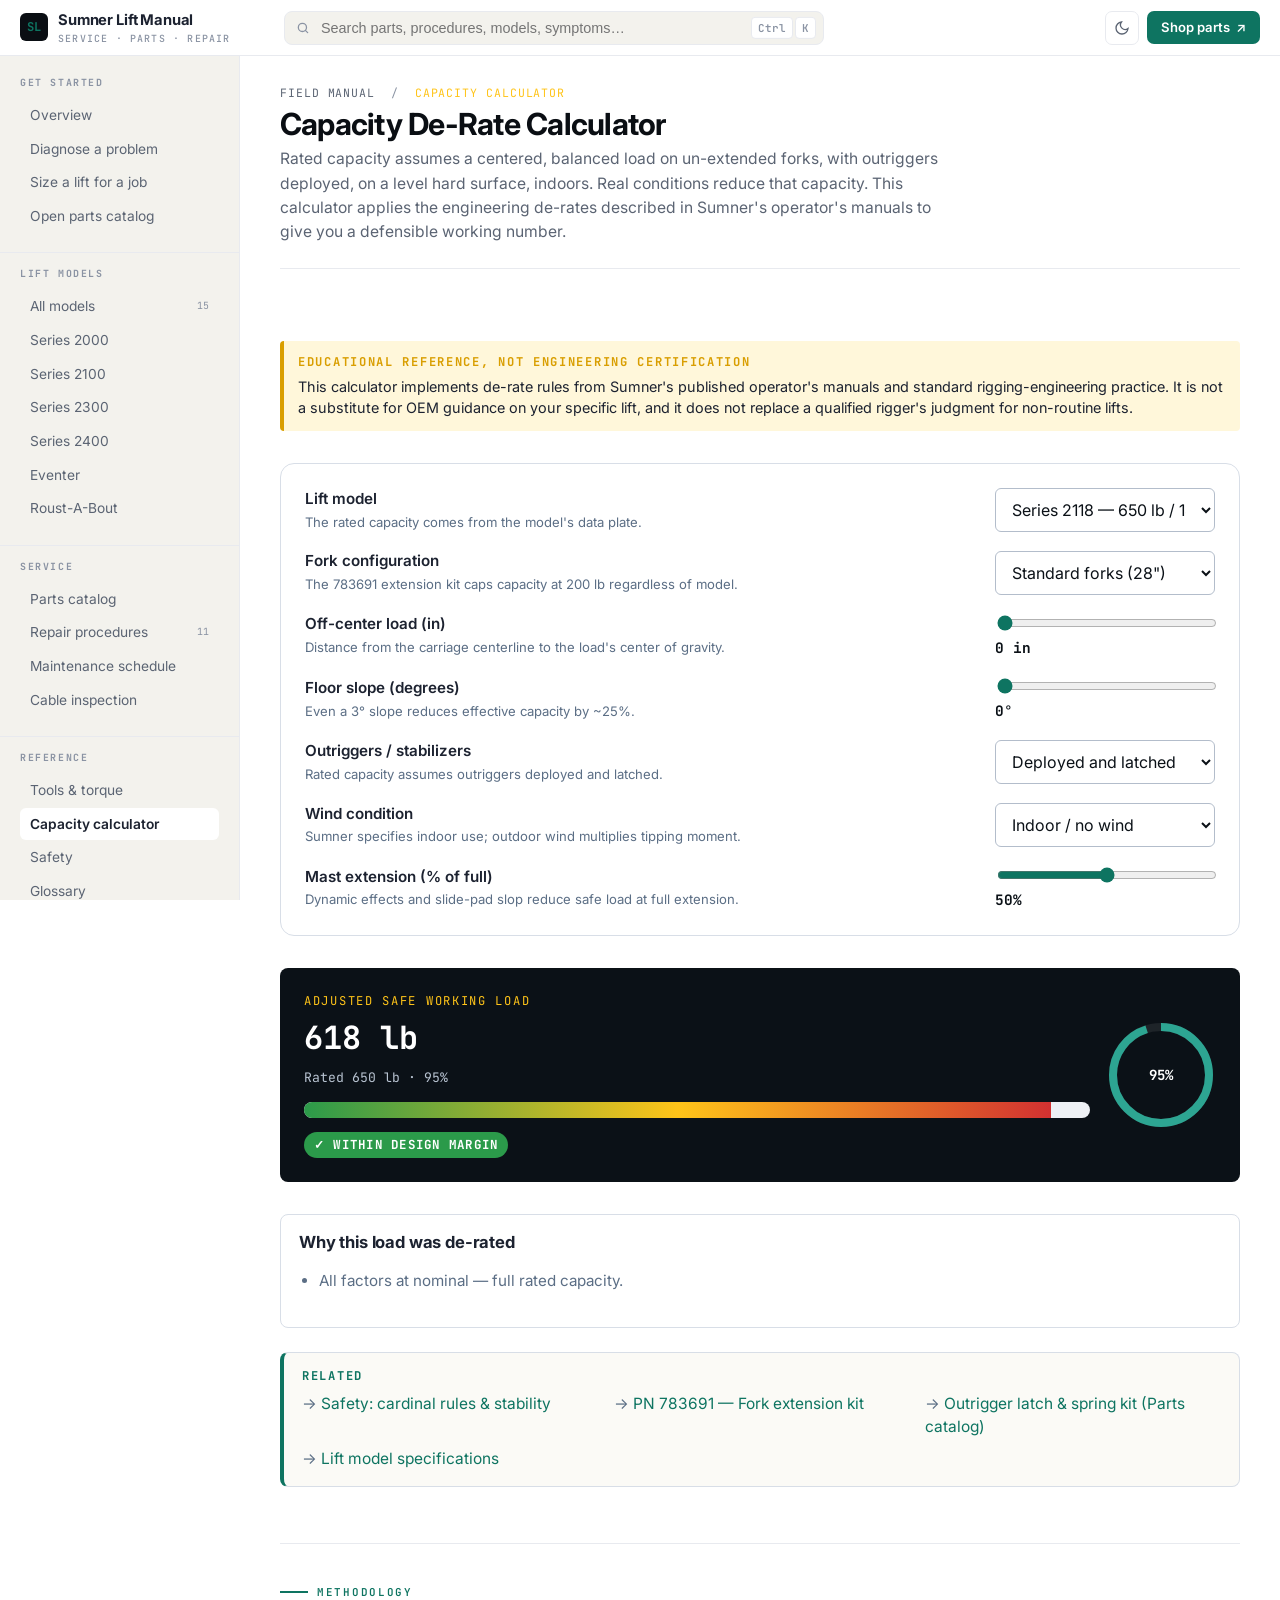
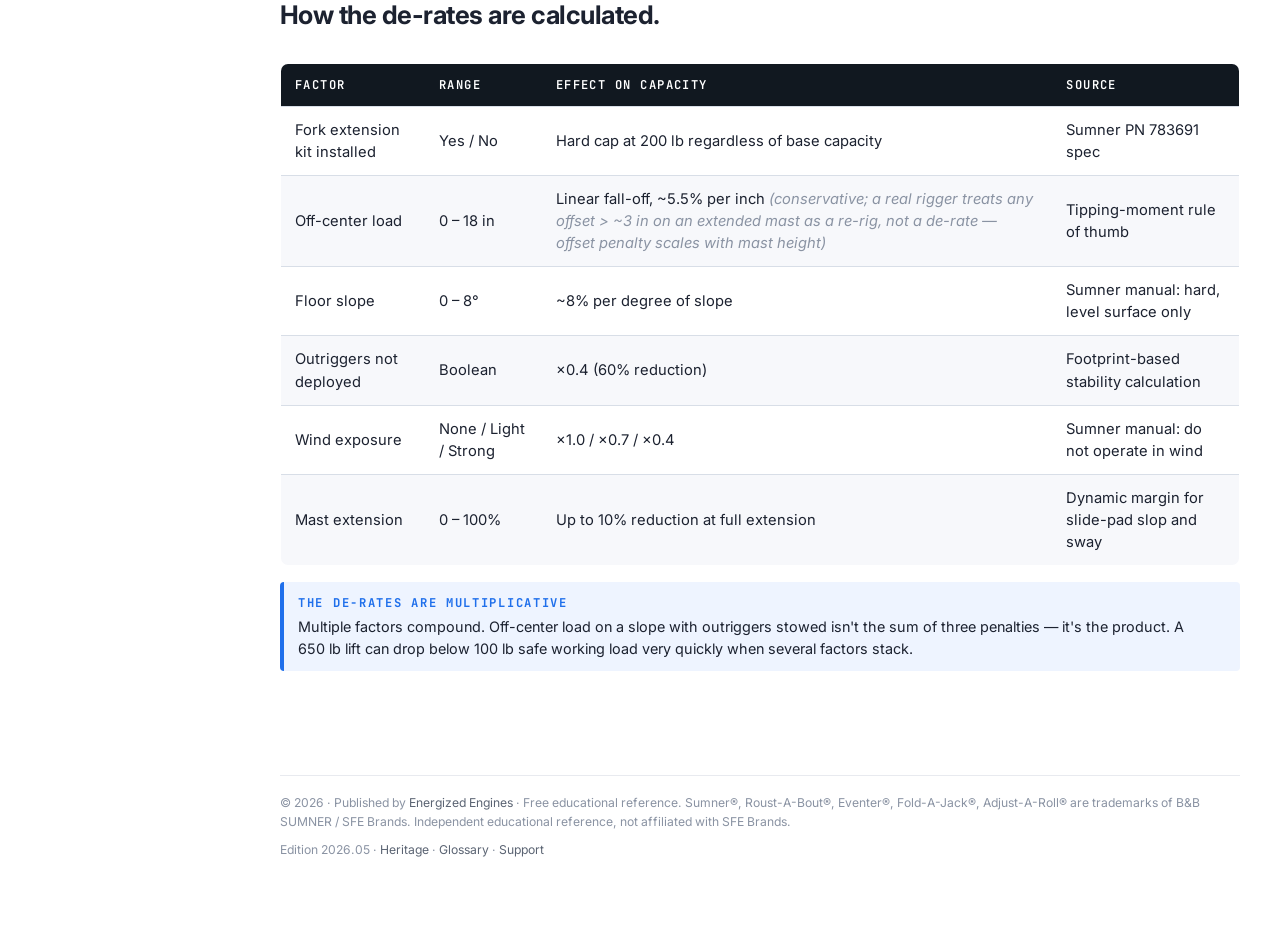
==== commit 13277ea9: "Polish: layout fix, h1 rewrites, favicon, verdict consolidation The BLOCKER: sections overlapping on" ====
--- a/calculators.html
+++ b/calculators.html
@@ -7,7 +7,7 @@
 <meta name="description" content="Interactive capacity de-rate calculator for Sumner material lifts. Adjust for fork extension, off-center load, slope, outriggers, wind, and mast extension." />
 <link href="https://fonts.googleapis.com/css2?family=Inter:wght@400;500;600;700&family=JetBrains+Mono:wght@400;500;600;700&display=swap" rel="stylesheet" />
 <link rel="stylesheet" href="css/styles.css" />
-<link rel="icon" href="data:image/svg+xml,%3Csvg xmlns='http://www.w3.org/2000/svg' viewBox='0 0 32 32'%3E%3Crect width='32' height='32' rx='6' fill='%230b1117'/%3E%3Ctext x='50%25' y='58%25' font-family='monospace' font-size='14' font-weight='700' fill='%23ffc419' text-anchor='middle'%3ESL%3C/text%3E%3C/svg%3E" />
+<link rel="icon" href="data:image/svg+xml,%3Csvg xmlns='http://www.w3.org/2000/svg' viewBox='0 0 32 32'%3E%3Crect width='32' height='32' rx='6' fill='%230a0e13'/%3E%3Ctext x='50%25' y='58%25' font-family='monospace' font-size='14' font-weight='700' fill='%230e7461' text-anchor='middle'%3ESL%3C/text%3E%3C/svg%3E" />
 </head>
 <body class="app-page">
 <!-- ═══ APP-SHELL TOPBAR (unified across every page) ═══ -->
@@ -141,7 +141,7 @@
 <section class="page-head">
   <div class="wrap">
     <div class="breadcrumb"><a href="index.html">Field Manual</a> &nbsp;/&nbsp; <span>Capacity Calculator</span></div>
-    <h1>Find the safe load for your actual setup.</h1>
+    <h1>Capacity De-Rate Calculator</h1>
     <p>Rated capacity assumes a centered, balanced load on un-extended forks, with outriggers deployed, on a level hard surface, indoors. Real conditions reduce that capacity. This calculator applies the engineering de-rates described in Sumner&apos;s operator&apos;s manuals to give you a defensible working number.</p>
   </div>
 </section>
--- a/css/styles.css
+++ b/css/styles.css
@@ -3249,6 +3249,19 @@
    now that they don't have their own background colors. */
 .app-main .section + .section { border-top: 1px solid var(--v3-rule); }
 
+/* DEFENSIVE: force sections to establish their own block-formatting context
+   so a floated/aspect-ratio child figure in one section can never overlap
+   the next section. Also ensures grid children stretch to the row height. */
+.app-main .section { display: block; clear: both; overflow: visible; }
+.app-main .section > .wrap { display: block; }
+.app-main .section .grid { align-items: start; }
+.app-main .section .grid > * { min-width: 0; }
+/* Nested .grid rows collapse to single column at narrow widths — enforce
+   that in the app-main scope too so long text columns don't crowd a figure. */
+@media (max-width: 900px) {
+  .app-main .grid--2, .app-main .grid--3, .app-main .grid--4 { grid-template-columns: 1fr; }
+}
+
 /* ============================================================
    SIZING DECISION TREE (sizing.html)
    Sales-facing five-question tree that recommends a lift SKU.
@@ -3305,16 +3318,28 @@
   width: 100%;
 }
 .app-main h1.app-h1 {
-  font-size: 1.7rem;
+  font-size: clamp(1.35rem, 4.8vw, 1.9rem);
   font-weight: 700;
   letter-spacing: -0.025em;
-  margin: 0 0 4px;
+  margin: 0 0 8px;
+  overflow-wrap: break-word;
+  word-break: break-word;
+  hyphens: auto;
 }
 .app-main .app-subtitle {
-  font-size: .98rem;
+  font-size: clamp(.92rem, 3vw, .98rem);
   color: var(--v3-text-soft);
   margin: 0 0 24px;
   max-width: 60ch;
+  overflow-wrap: break-word;
+}
+/* Guard: at the smallest widths, drop the .app-brand-mark "SL" tile
+   font-size so the topbar doesn't push the search box off-screen. */
+@media (max-width: 400px) {
+  .app-main { padding: 20px 16px 60px; }
+  .app-topbar-inner { padding: 0 12px; }
+  .app-brand { gap: 6px; }
+  .app-brand-mark { width: 30px; height: 30px; font-size: .78rem; }
 }
 
 /* Hero search inside dashboard */
@@ -3487,16 +3512,17 @@
   color: var(--v3-text-faint);
   letter-spacing: .04em;
 }
-.app-card.app-card--shop {
-  background: linear-gradient(180deg, var(--v3-ink), #1a232e);
-  border-color: var(--v3-ink);
-  color: #fff;
-}
-.app-card.app-card--shop h3 { color: #fff; }
-.app-card.app-card--shop p { color: rgba(255,255,255,.65); }
-.app-card.app-card--shop .icon { background: rgba(255,255,255,.10); color: var(--accent-teal); }
-.app-card.app-card--shop:hover { transform: translateY(-1px); }
-.app-card.app-card--shop .meta-bottom { color: var(--accent-teal); }
+/* Order-parts card: match the other quickref cards visually so the commerce
+   pillar sits alongside content pillars rather than dominating the row.
+   The teal chip on the meta line is enough of a signal that this leads
+   off-site. */
+.app-card.app-card--shop { background: var(--paper, #fff); border-color: var(--v3-rule); color: var(--v3-ink); }
+.app-card.app-card--shop h3 { color: var(--v3-ink); }
+.app-card.app-card--shop p { color: var(--v3-text-soft); }
+.app-card.app-card--shop .icon { background: var(--accent-teal-tint, rgba(14,116,97,.12)); color: var(--accent-teal-deep, var(--accent-teal)); }
+.app-card.app-card--shop:hover { transform: translateY(-1px); border-color: var(--accent-teal); }
+.app-card.app-card--shop .meta-bottom { color: var(--accent-teal-deep, var(--accent-teal)); font-weight: 700; }
+html[data-theme="dark"] .app-card.app-card--shop { background: var(--v3-paper-2, #1e242c); }
 
 /* Spec matrix (the lift family) */
 .app-spec-matrix {
@@ -3659,16 +3685,16 @@
    ============================================================ */
 .dashboard-header {
   display: grid;
-  grid-template-columns: 1fr 320px;
-  gap: 32px;
-  align-items: start;
-  margin-bottom: 24px;
+  grid-template-columns: minmax(0, 1fr) 340px;
+  gap: 40px;
+  align-items: center;
+  margin-bottom: 32px;
 }
 @media (max-width: 880px) {
-  .dashboard-header { grid-template-columns: 1fr; gap: 20px; }
+  .dashboard-header { grid-template-columns: 1fr; gap: 20px; align-items: start; }
   .dashboard-hero-fig { max-width: 280px; margin: 0 auto; }
 }
-.dashboard-header-copy { min-width: 0; }
+.dashboard-header-copy { min-width: 0; max-width: 62ch; }
 .dashboard-hero-fig {
   margin: 0;
   padding: 0;
